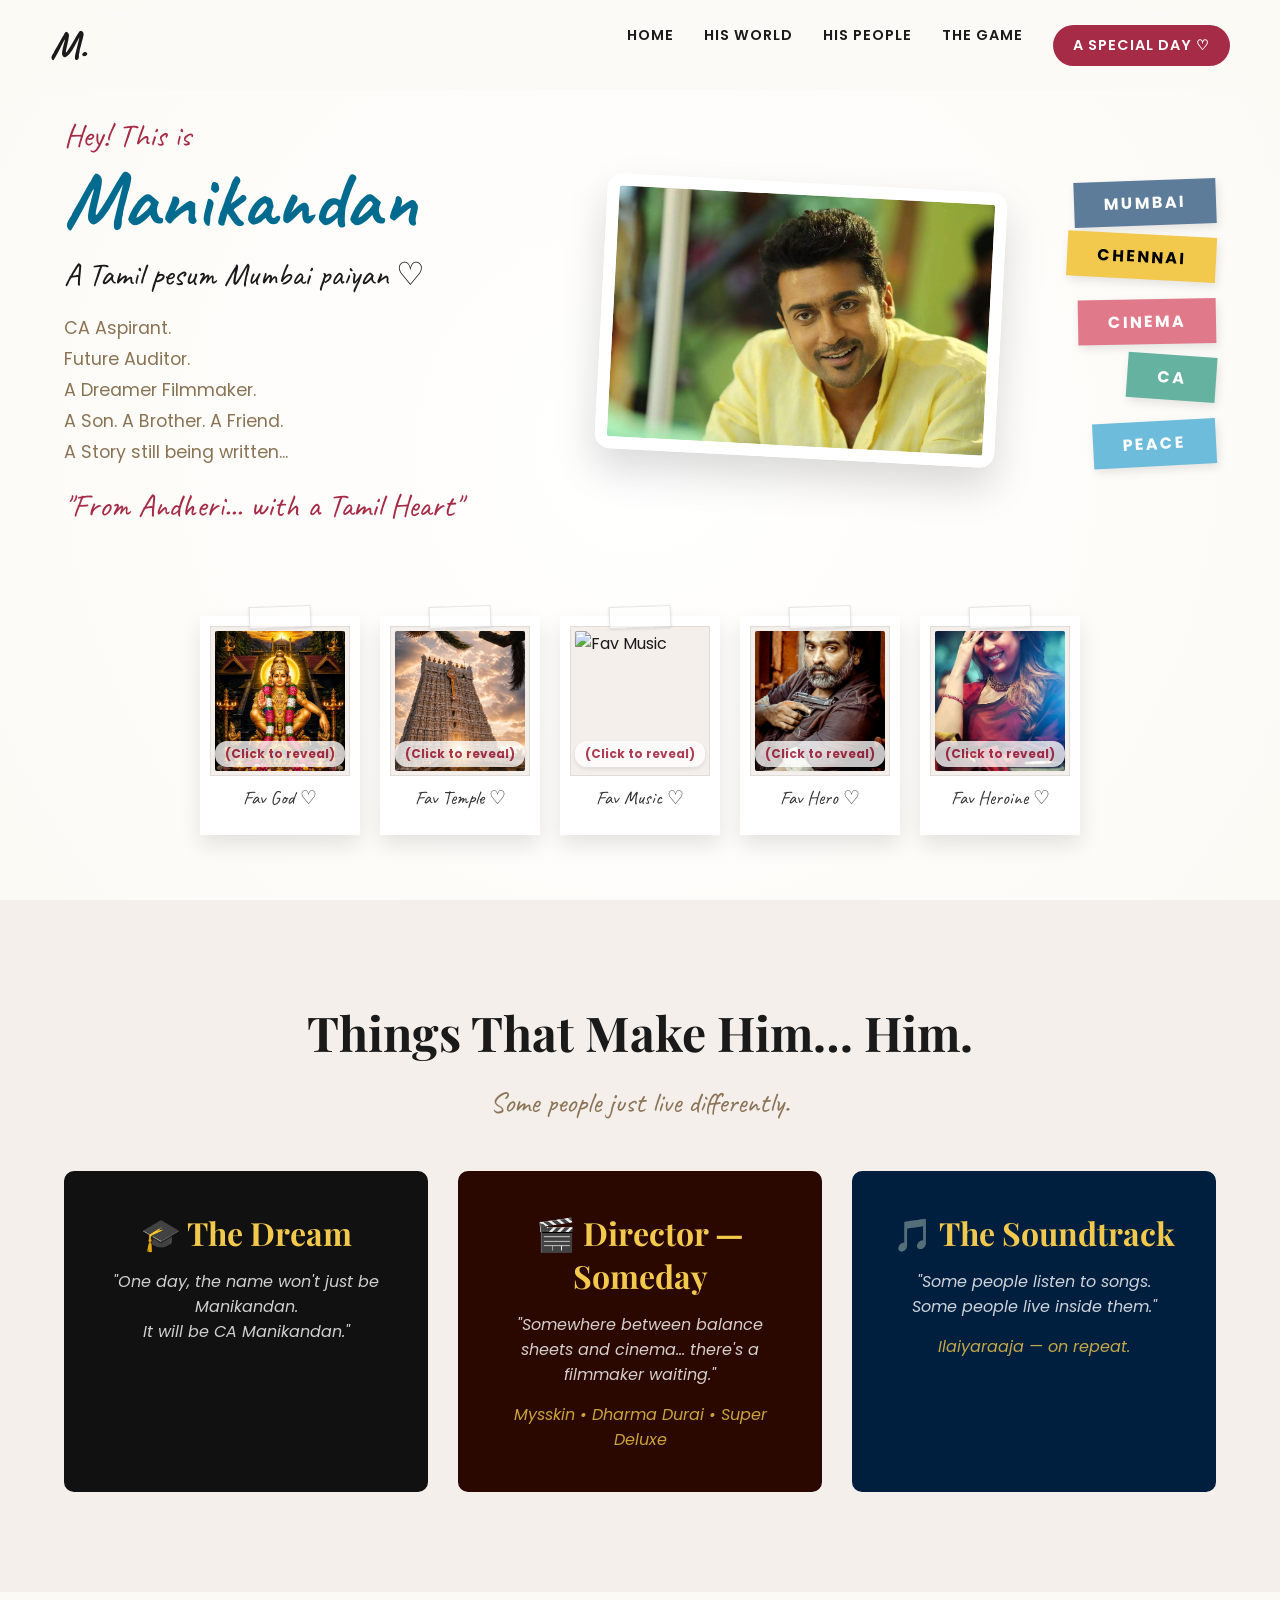
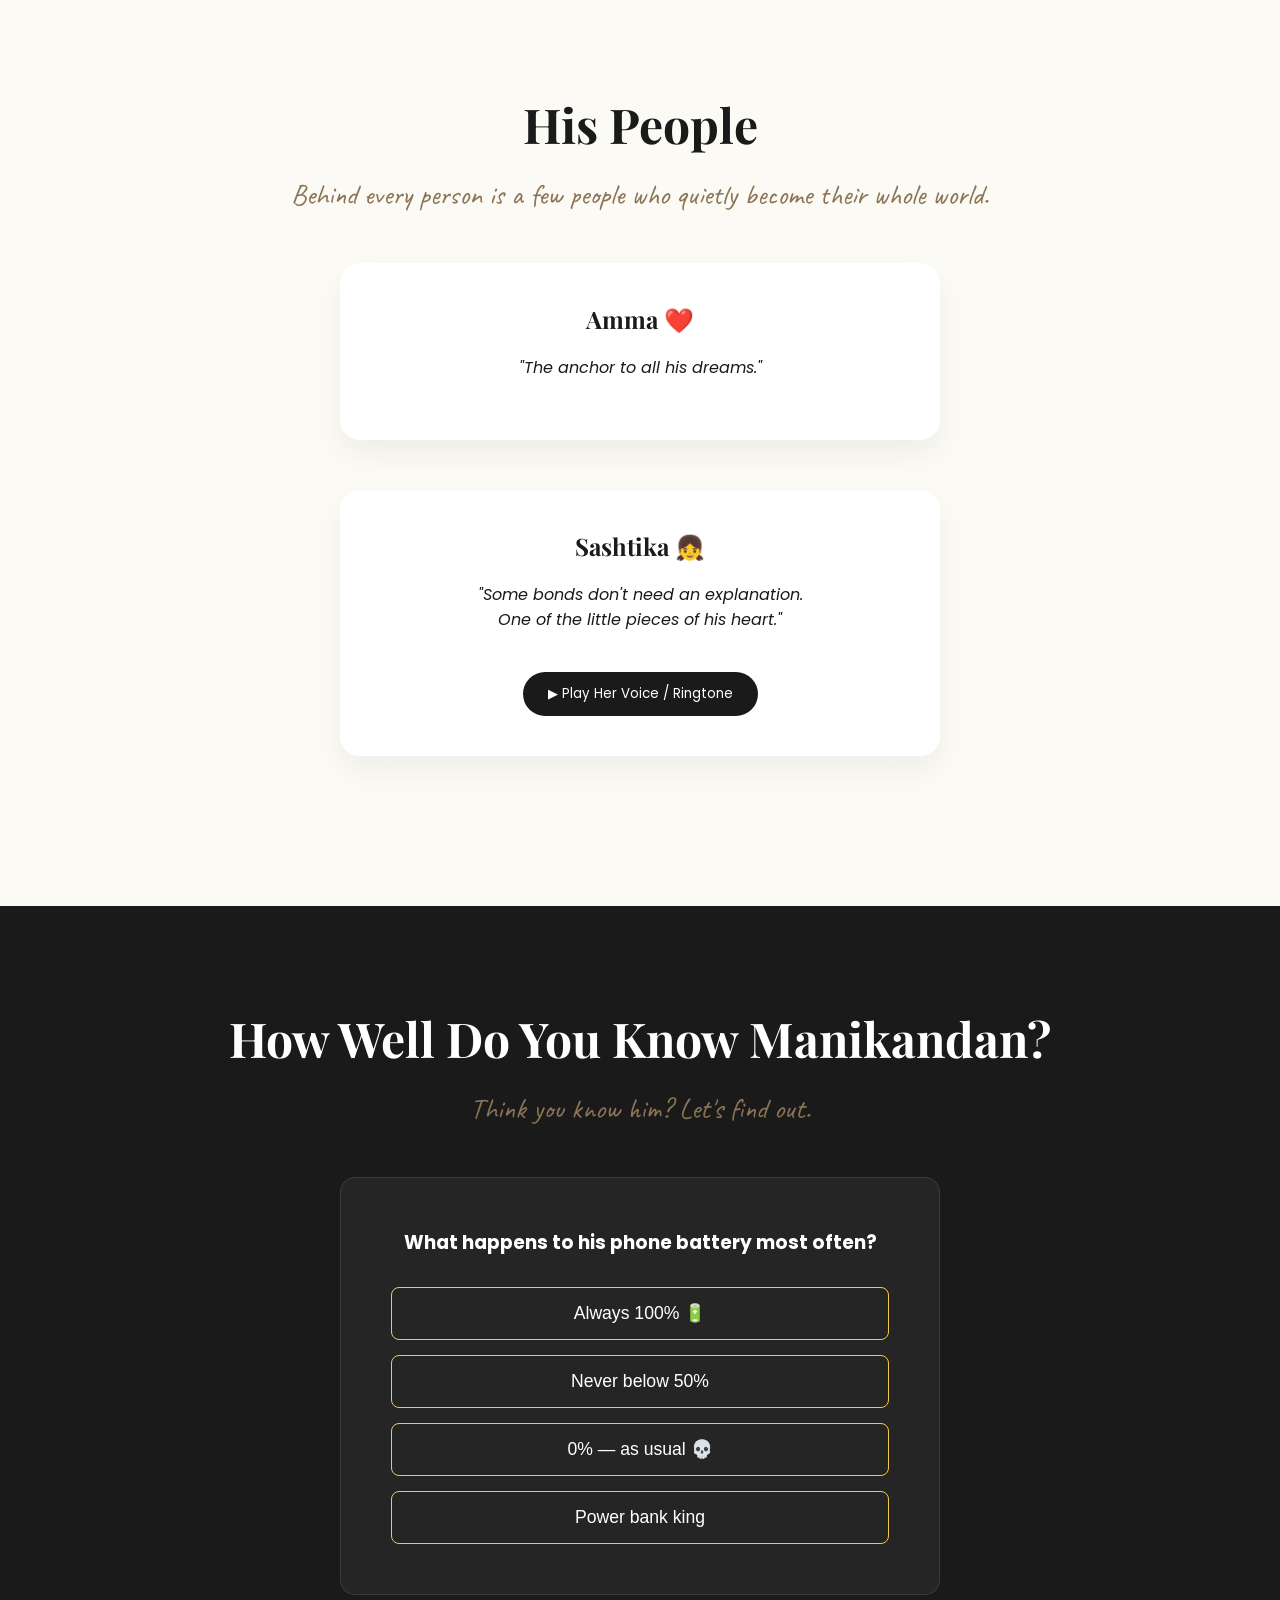
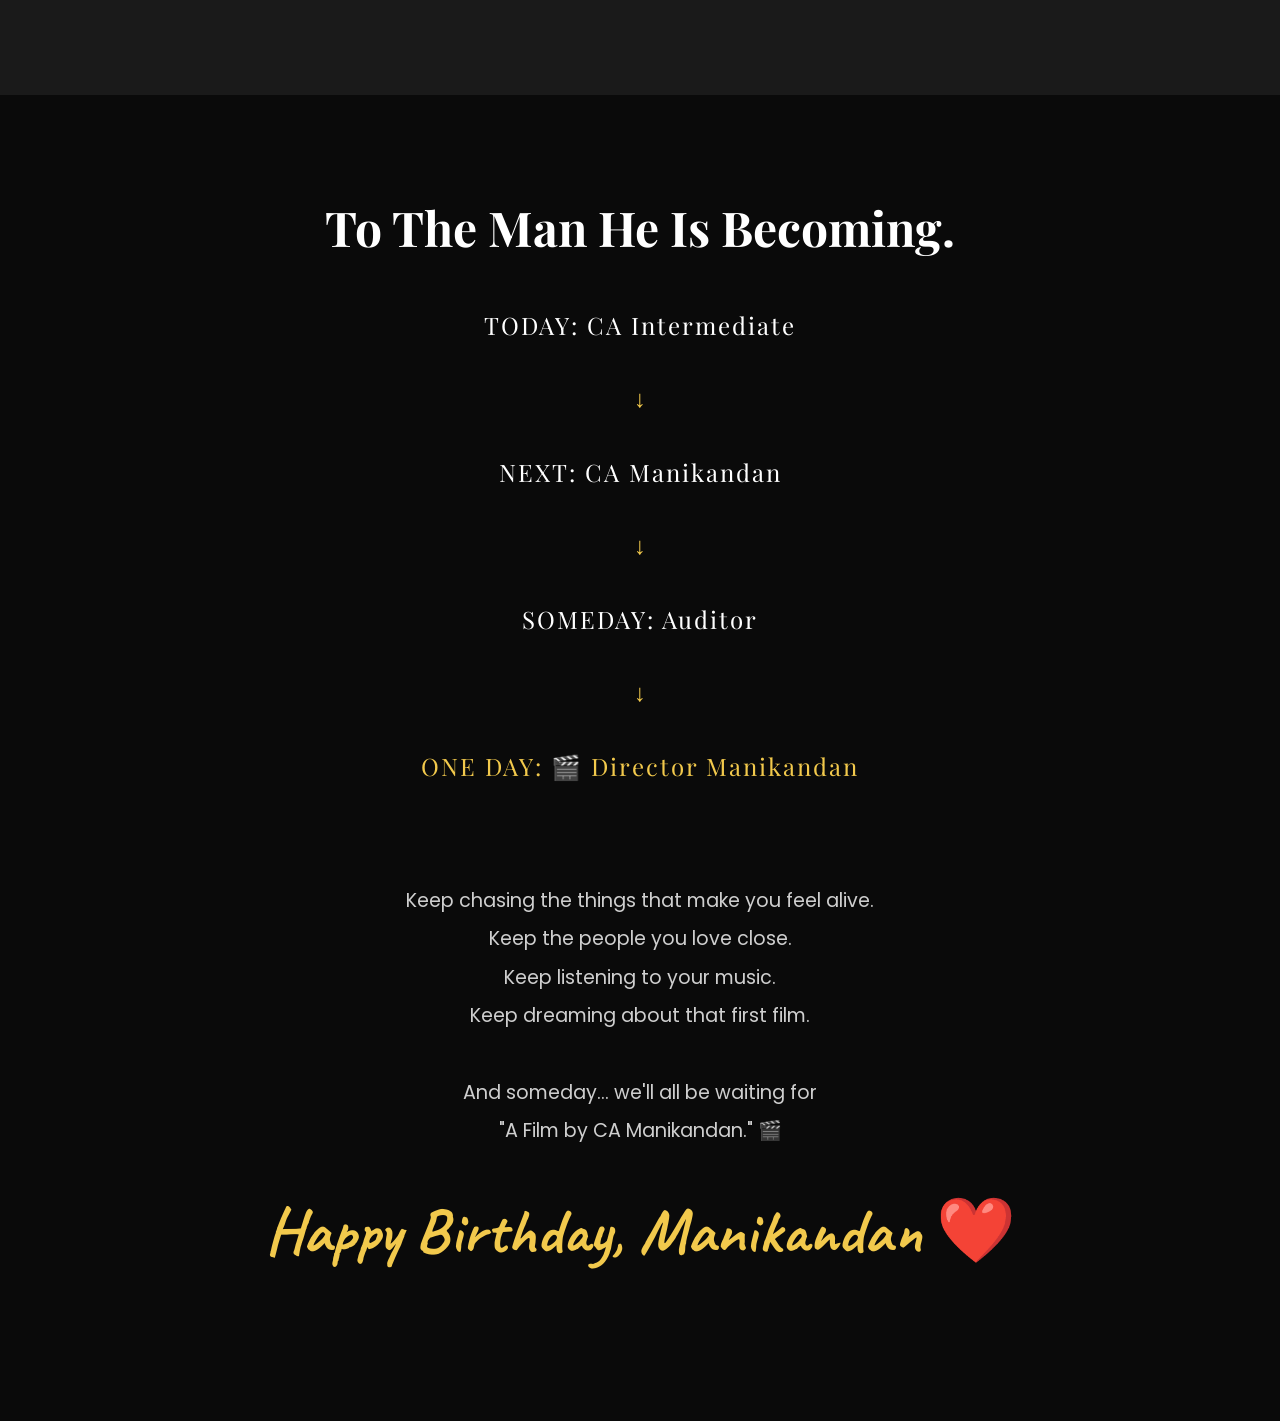
==== index.html @ e2f80062 "Rename couple_unique.html to index.html" ====
<!DOCTYPE html>
<html lang="en">
<head>
    <meta charset="UTF-8">
    <meta name="viewport" content="width=device-width, initial-scale=1.0">
    <title>The Man Behind The Name — Manikandan</title>
    <link href="https://fonts.googleapis.com/css2?family=Playfair+Display:ital,wght@0,400;0,700;1,400&family=Poppins:wght@300;400;600&family=Caveat:wght@500;700&display=swap" rel="stylesheet">
    <!-- Updated to link to the exact CSS file you requested -->
    <link rel="stylesheet" href="couple_unique.css">
</head>
<body>

    <nav>
        <div class="logo">M.</div>
        <div class="nav-links">
            <a href="#home">Home</a>
            <a href="#world">His World</a>
            <a href="#people">His People</a>
            <a href="#game">The Game</a>
            <a href="#future" class="btn-special">A Special Day ♡</a>
        </div>
    </nav>

    <section id="home">
        <div class="hero-content">
            <div class="hero-text">
                <p class="script-text">Hey! This is</p>
                <h1 class="highlight">Manikandan</h1>
                <p class="script-text" style="color: var(--text-charcoal);">A Tamil pesum Mumbai paiyan ♡</p>
                <ul>
                    <li>CA Aspirant.</li>
                    <li>Future Auditor.</li>
                    <li>A Dreamer Filmmaker.</li>
                    <li>A Son. A Brother. A Friend.</li>
                    <li>A Story still being written...</li>
                </ul>
                <p class="script-text" style="margin-top: 20px;">"From Andheri... with a Tamil Heart"</p>
            </div>

            <div class="hero-image">
                <!-- Change "surya_img.jpeg" to your downloaded hero image name if needed -->
                <img src="surya_img.jpeg" alt="Manikandan">
            </div>
            
            <div class="signpost">
                <div class="sign">MUMBAI</div>
                <div class="sign">CHENNAI</div>
                <div class="sign">CINEMA</div>
                <div class="sign">CA</div>
                <div class="sign">PEACE</div>
            </div>
        </div>

        <!-- UPDATED: All web URLs replaced with local src filenames -->
        <div class="polaroid-gallery">
            <div class="polaroid" onclick="openModal('Ayappan_img.jpg', 'Fav God — Iyyappa ♡')">
                <div class="polaroid-cover">
                    <!-- Replace 'iyyappa_image.jpg' with your downloaded image file name -->
                    <img src="Ayappan_img.jpg" alt="Fav God" class="polaroid-box-img">
                    <span class="reveal-hint">(Click to reveal)</span>
                </div>
                <p>Fav God ♡</p>
            </div>

            <div class="polaroid" onclick="openModal('Thiruchendur_img.jpg', 'Fav Temple — Thiruchendur ♡')">
                <div class="polaroid-cover">
                    <!-- Replace 'muruga_image.jpg' with your downloaded image file name -->
                    <img src="Thiruchendur_img.jpg" alt="Fav Temple" class="polaroid-box-img">
                    <span class="reveal-hint">(Click to reveal)</span>
                </div>
                <p>Fav Temple ♡</p>
            </div>

            <div class="polaroid" onclick="openModal('ilayaraja_image.jpg', 'Fav Music — Ilaiyaraaja ♡')">
                <div class="polaroid-cover">
                    <!-- Replace 'ilaiyaraaja_image.jpg' with your downloaded image file name -->
                    <img src="ilayaraja.jpg" alt="Fav Music" class="polaroid-box-img">
                    <span class="reveal-hint">(Click to reveal)</span>
                </div>
                <p>Fav Music ♡</p>
            </div>

            <div class="polaroid" onclick="openModal('Vijay Sethupathi.jpg', 'Fav Hero — Vijay Sethupathi ♡')">
                <div class="polaroid-cover">
                    <!-- Replace 'super_deluxe_image.jpg' with your downloaded image file name -->
                    <img src="Vijay Sethupathi.jpg" alt="Fav Hero" class="polaroid-box-img">
                    <span class="reveal-hint">(Click to reveal)</span>
                </div>
                <p>Fav Hero ♡</p>
            </div>

            <div class="polaroid" onclick="openModal('nayanthara_img.jpg', 'Fav Heroine — Nayanthara ♡')">
                <div class="polaroid-cover">
                    <img src="nayanthara_img.jpg" alt="Fav Heroine" class="polaroid-box-img">
                    <span class="reveal-hint">(Click to reveal)</span>
                </div>
                <p>Fav Heroine ♡</p>
            </div>
        </div>
    </section>

    <section id="world" class="section-container">
        <h2 class="section-title">Things That Make Him… Him.</h2>
        <p class="section-subtitle">Some people just live differently.</p>
        
        <div class="grid-cards">
            <div class="cinematic-card">
                <h3>🎓 The Dream</h3>
                <p>"One day, the name won't just be Manikandan.<br>It will be CA Manikandan."</p>
            </div>
            <div class="cinematic-card" style="background: #2a0800;">
                <h3>🎬 Director — Someday</h3>
                <p>"Somewhere between balance sheets and cinema... there's a filmmaker waiting."</p>
                <p style="margin-top: 15px; color: var(--accent-gold);">Mysskin • Dharma Durai • Super Deluxe</p>
            </div>
            <div class="cinematic-card" style="background: #001f3f;">
                <h3>🎵 The Soundtrack</h3>
                <p>"Some people listen to songs.<br>Some people live inside them."</p>
                <p style="margin-top: 15px; color: var(--accent-gold);">Ilaiyaraaja — on repeat.</p>
            </div>
        </div>
    </section>

    <section id="people" class="section-container">
        <h2 class="section-title">His People</h2>
        <p class="section-subtitle">Behind every person is a few people who quietly become their whole world.</p>

        <div class="people-card">
            <h2>Amma ❤️</h2>
            <p style="margin: 20px 0; font-style: italic;">"The anchor to all his dreams."</p>
        </div>

        <div class="people-card">
            <h2>Sashtika 👧</h2>
            <p style="margin: 20px 0; font-style: italic;">"Some bonds don't need an explanation.<br>One of the little pieces of his heart."</p>
            <audio id="specialAudio" src="path_to_audio_file.mp3"></audio>
            <button class="play-btn" onclick="playAudio()">▶ Play Her Voice / Ringtone</button>
        </div>
    </section>

    <section id="game" class="section-container">
        <h2 class="section-title">How Well Do You Know Manikandan?</h2>
        <p class="section-subtitle">Think you know him? Let's find out.</p>

        <div class="quiz-container">
            <div id="quiz-content">
                <h3 id="question-text" style="font-family: var(--font-body); margin-bottom: 20px;">What happens to his phone battery most often?</h3>
                <div class="options" id="options-container"></div>
            </div>
            <div id="quiz-result"></div>
        </div>
    </section>

    <section id="future" class="section-container">
        <h2 class="section-title">To The Man He Is Becoming.</h2>
        <div class="timeline">
            <div class="timeline-item">TODAY: CA Intermediate</div>
            <div class="arrow-down">↓</div>
            <div class="timeline-item">NEXT: CA Manikandan</div>
            <div class="arrow-down">↓</div>
            <div class="timeline-item">SOMEDAY: Auditor</div>
            <div class="arrow-down">↓</div>
            <div class="timeline-item" style="color: var(--accent-gold);">ONE DAY: 🎬 Director Manikandan</div>
        </div>
        <div class="final-wish">
            <p class="typewriter-text">
                Keep chasing the things that make you feel alive.<br>
                Keep the people you love close.<br>
                Keep listening to your music.<br>
                Keep dreaming about that first film.<br><br>
                And someday… we'll all be waiting for<br>
                "A Film by CA Manikandan." 🎬
            </p>
            <h1 class="big-wish">Happy Birthday, Manikandan ❤️</h1>
        </div>
    </section>

    <div id="imageModal" class="modal">
        <span class="close-modal" onclick="closeModal()">&times;</span>
        <img class="modal-content" id="modalImg">
        <div id="modalCaption"></div>
    </div>

    <!-- Make sure your JS file name matches what you have saved -->
    <script src="couple_unique.js"></script>
</body>
</html>
---- couple_unique.css ----
/* CSS VARIABLES */
:root {
    --bg-ivory: #fcfaf5;
    --text-charcoal: #1a1a1a;
    --accent-gold: #f2c94c;
    --accent-burgundy: #a62b46;
    --muted-brown: #8b7355;
    --font-heading: 'Playfair Display', serif;
    --font-body: 'Poppins', sans-serif;
    --font-script: 'Caveat', cursive;
}

/* GLOBAL STYLES */
* {
    margin: 0;
    padding: 0;
    box-sizing: border-box;
    scroll-behavior: smooth;
}

body {
    font-family: var(--font-body);
    background-color: var(--bg-ivory);
    color: var(--text-charcoal);
    overflow-x: hidden;
}

h1, h2, h3 { font-family: var(--font-heading); }

.script-text {
    font-family: var(--font-script);
    color: var(--accent-burgundy);
    font-size: 2rem;
}

/* NAVIGATION */
nav {
    position: fixed;
    top: 0;
    width: 100%;
    padding: 20px 50px;
    display: flex;
    justify-content: space-between;
    align-items: center;
    background: rgba(252, 250, 245, 0.9);
    backdrop-filter: blur(10px);
    z-index: 1000;
}
.logo { font-family: var(--font-script); font-size: 2.5rem; font-weight: 700; }
.nav-links { display: flex; gap: 30px; }
.nav-links a {
    text-decoration: none;
    color: var(--text-charcoal);
    font-weight: 600;
    font-size: 0.9rem;
    text-transform: uppercase;
    letter-spacing: 1px;
    transition: 0.3s;
}
.nav-links a:hover { color: var(--accent-burgundy); }
.btn-special {
    background: var(--accent-burgundy);
    color: white !important;
    padding: 10px 20px;
    border-radius: 25px;
}

/* SECTION 01: HOME */
#home {
    min-height: 100vh;
    display: flex;
    flex-direction: column;
    justify-content: center;
    padding: 100px 5vw 50px;
    background: radial-gradient(circle at center, #ffffff 0%, var(--bg-ivory) 100%);
    position: relative;
}
.hero-content {
    display: flex;
    justify-content: space-between;
    align-items: center;
    margin-bottom: 50px;
    flex-wrap: wrap;
    gap: 30px; 
}
.hero-text { flex: 1; min-width: 300px; }
.hero-text h1 { font-size: 4rem; margin-bottom: 10px; line-height: 1.1; }
.hero-text .highlight { color: #006b8f; font-family: var(--font-script); font-size: 5rem; }
.hero-text ul { list-style: none; margin: 20px 0; font-size: 1.1rem; color: var(--muted-brown); }
.hero-text ul li { margin-bottom: 5px; }

.signpost {
    display: flex;
    flex-direction: column;
    gap: 15px;
    align-items: flex-end;
    position: relative;
}
.signpost::after {
    content: ''; position: absolute; right: 50px; top: -20px; bottom: -20px;
    width: 10px; background: #8b5a2b; z-index: -1;
}
.sign {
    padding: 10px 30px; font-weight: 700; text-transform: uppercase;
    letter-spacing: 2px; box-shadow: 2px 4px 10px rgba(0,0,0,0.1);
    position: relative; transform-origin: right center;
}
.sign:nth-child(1) { background: #5c7c99; color: white; transform: rotate(-2deg); }
.sign:nth-child(2) { background: #f2c94c; color: black; transform: rotate(3deg); }
.sign:nth-child(3) { background: #e07a8b; color: white; transform: rotate(-1deg); }
.sign:nth-child(4) { background: #66b2a0; color: white; transform: rotate(4deg); }
.sign:nth-child(5) { background: #6dbcdb; color: white; transform: rotate(-3deg); }


/* ----- UPDATED POLAROID & FLOATING ANIMATION ----- */
@keyframes floatAnimation {
    0% { transform: translateY(0px) rotate(-1deg); }
    50% { transform: translateY(-12px) rotate(2deg); }
    100% { transform: translateY(0px) rotate(-1deg); }
}

.polaroid-gallery {
    display: flex;
    justify-content: center;
    gap: 20px;
    flex-wrap: wrap;
    margin-top: 40px;
}

.polaroid {
    background: white;
    padding: 10px 10px 25px 10px;
    box-shadow: 0 10px 20px rgba(0,0,0,0.1);
    width: 160px;
    position: relative;
    cursor: pointer;
    animation: floatAnimation 4s ease-in-out infinite;
    transition: transform 0.3s ease, box-shadow 0.3s ease;
}

.polaroid:nth-child(1) { animation-delay: 0s; }
.polaroid:nth-child(2) { animation-delay: 0.8s; }
.polaroid:nth-child(3) { animation-delay: 1.6s; }
.polaroid:nth-child(4) { animation-delay: 0.4s; }
.polaroid:nth-child(5) { animation-delay: 1.2s; }

.polaroid:hover {
    animation-play-state: paused;
    transform: translateY(-20px) scale(1.05) rotate(0deg) !important;
    box-shadow: 0 20px 35px rgba(0, 0, 0, 0.15);
    z-index: 10;
}

.polaroid::before {
    content: ''; position: absolute; top: -10px; left: 50%;
    transform: translateX(-50%) rotate(-2deg);
    width: 60px; height: 20px; background: rgba(255, 255, 255, 0.6);
    border: 1px solid rgba(0,0,0,0.1); box-shadow: 0 1px 3px rgba(0,0,0,0.1); z-index: 2;
}

/* Image framing inside polaroids so it fits perfectly */
.polaroid-cover {
    width: 100%;
    height: 150px;
    background-color: #f4efeb;
    display: flex;
    justify-content: center;
    align-items: center;
    border: 1px solid #e0dcd9;
    padding: 4px; /* Inner white spacing like a real polaroid */
    position: relative;
    overflow: hidden;
}

.polaroid-box-img {
    width: 100%;
    height: 100%;
    object-fit: cover; /* Forces image to fit its container perfectly without stretching */
    display: block;
    border-radius: 2px;
}

.reveal-hint {
    position: absolute;
    bottom: 8px;
    background: rgba(255, 255, 255, 0.85);
    color: var(--accent-burgundy);
    font-size: 0.75rem;
    font-weight: bold;
    padding: 4px 10px;
    border-radius: 12px;
    box-shadow: 0 2px 5px rgba(0,0,0,0.1);
    pointer-events: none;
    opacity: 0.9;
    transition: 0.3s;
}

.polaroid:hover .reveal-hint {
    background: var(--accent-burgundy);
    color: white;
}

.polaroid p {
    text-align: center; font-family: var(--font-script);
    margin-top: 10px; font-size: 1.2rem; color: #333;
}

/* ----- MODAL / LIGHTBOX STYLES ----- */
.modal {
    display: none; 
    position: fixed; 
    z-index: 2000;
    padding-top: 80px; 
    left: 0; top: 0; width: 100%; height: 100%; 
    background-color: rgba(0,0,0,0.85); 
    backdrop-filter: blur(5px);
}
.modal-content {
    margin: auto; 
    display: block; 
    max-width: 80%; 
    max-height: 70vh;
    border-radius: 8px; 
    box-shadow: 0 10px 40px rgba(0,0,0,0.5);
    animation: zoomIn 0.3s ease;
    object-fit: contain; /* Prevents modal image stretching */
}
#modalCaption {
    margin: 20px auto; display: block; width: 80%; text-align: center;
    color: white; font-family: var(--font-script); font-size: 2.5rem;
}
.close-modal {
    position: absolute; top: 30px; right: 50px;
    color: #f1f1f1; font-size: 50px; font-weight: bold;
    cursor: pointer; transition: 0.3s;
}
.close-modal:hover, .close-modal:focus {
    color: var(--accent-gold); text-decoration: none;
}
@keyframes zoomIn {
    from {transform: scale(0.8); opacity: 0;} 
    to {transform: scale(1); opacity: 1;}
}

/* REST OF YOUR EXISTING CSS */
.section-title { text-align: center; font-size: 3rem; margin-bottom: 20px; }
.section-subtitle { text-align: center; font-family: var(--font-script); font-size: 1.8rem; margin-bottom: 50px; color: var(--muted-brown); }
.section-container { padding: 100px 5vw; }

#world { background-color: #f4efeb; }
.grid-cards { display: grid; grid-template-columns: repeat(auto-fit, minmax(280px, 1fr)); gap: 30px; }
.cinematic-card { background: #111; color: white; padding: 40px; border-radius: 10px; text-align: center; position: relative; overflow: hidden; }
.cinematic-card h3 { font-size: 2rem; margin-bottom: 15px; color: var(--accent-gold); }
.cinematic-card p { font-size: 1rem; font-style: italic; opacity: 0.8; }

#people { background-color: var(--bg-ivory); text-align: center; }
.people-card { max-width: 600px; margin: 0 auto 50px; background: white; padding: 40px; box-shadow: 0 15px 30px rgba(0,0,0,0.05); border-radius: 20px; }
.play-btn { background: var(--text-charcoal); color: white; border: none; padding: 12px 25px; border-radius: 25px; font-family: var(--font-body); cursor: pointer; margin-top: 20px; transition: 0.3s; }
.play-btn:hover { background: var(--accent-burgundy); }

#game { background-color: var(--text-charcoal); color: white; }
.quiz-container { max-width: 600px; margin: 0 auto; text-align: center; background: rgba(255,255,255,0.05); padding: 50px; border-radius: 15px; border: 1px solid rgba(255,255,255,0.1); }
.options { display: flex; flex-direction: column; gap: 15px; margin-top: 30px; }
.option-btn { background: transparent; border: 1px solid var(--accent-gold); color: white; padding: 15px; font-size: 1.1rem; border-radius: 8px; cursor: pointer; transition: 0.3s; }
.option-btn:hover { background: var(--accent-gold); color: black; }
#quiz-result { display: none; font-size: 2rem; font-family: var(--font-heading); color: var(--accent-gold); }

#future { background-color: #0a0a0a; color: white; text-align: center; padding-bottom: 150px; }
.timeline { display: flex; flex-direction: column; align-items: center; gap: 40px; margin: 50px 0; }
.timeline-item { font-size: 1.5rem; font-family: var(--font-heading); letter-spacing: 2px; }
.arrow-down { color: var(--accent-gold); font-size: 1.5rem; }
.final-wish { margin-top: 100px; }
.typewriter-text { font-size: 1.2rem; line-height: 2; opacity: 0.8; max-width: 600px; margin: 0 auto; }
.big-wish { font-size: 4rem; font-family: var(--font-script); color: var(--accent-gold); margin-top: 40px; }

@media (max-width: 768px) {
    .nav-links { display: none; } 
    .hero-content { flex-direction: column; text-align: center; }
    .signpost { align-items: center; margin-top: 40px; }
    .signpost::after { right: 50%; width: 5px; }
    .polaroid-gallery { justify-content: center; }
}

.hero-image { flex: 1; display: flex; justify-content: center; align-items: center; min-width: 300px; position: relative; z-index: 10; }
.hero-image img { width: 100%; max-width: 400px; height: auto; object-fit: cover; border-radius: 15px; border: 12px solid white; box-shadow: 0 20px 40px rgba(0,0,0,0.15); transform: rotate(3deg); transition: transform 0.4s ease, box-shadow 0.4s ease; }
.hero-image img:hover { transform: rotate(0deg) scale(1.02); box-shadow: 0 25px 50px rgba(0,0,0,0.2); }

@media (max-width: 992px) {
    .hero-content { flex-direction: column; text-align: center; }
    .hero-text ul { display: flex; flex-direction: column; align-items: center; }
    .hero-image { margin: 40px 0; }
}
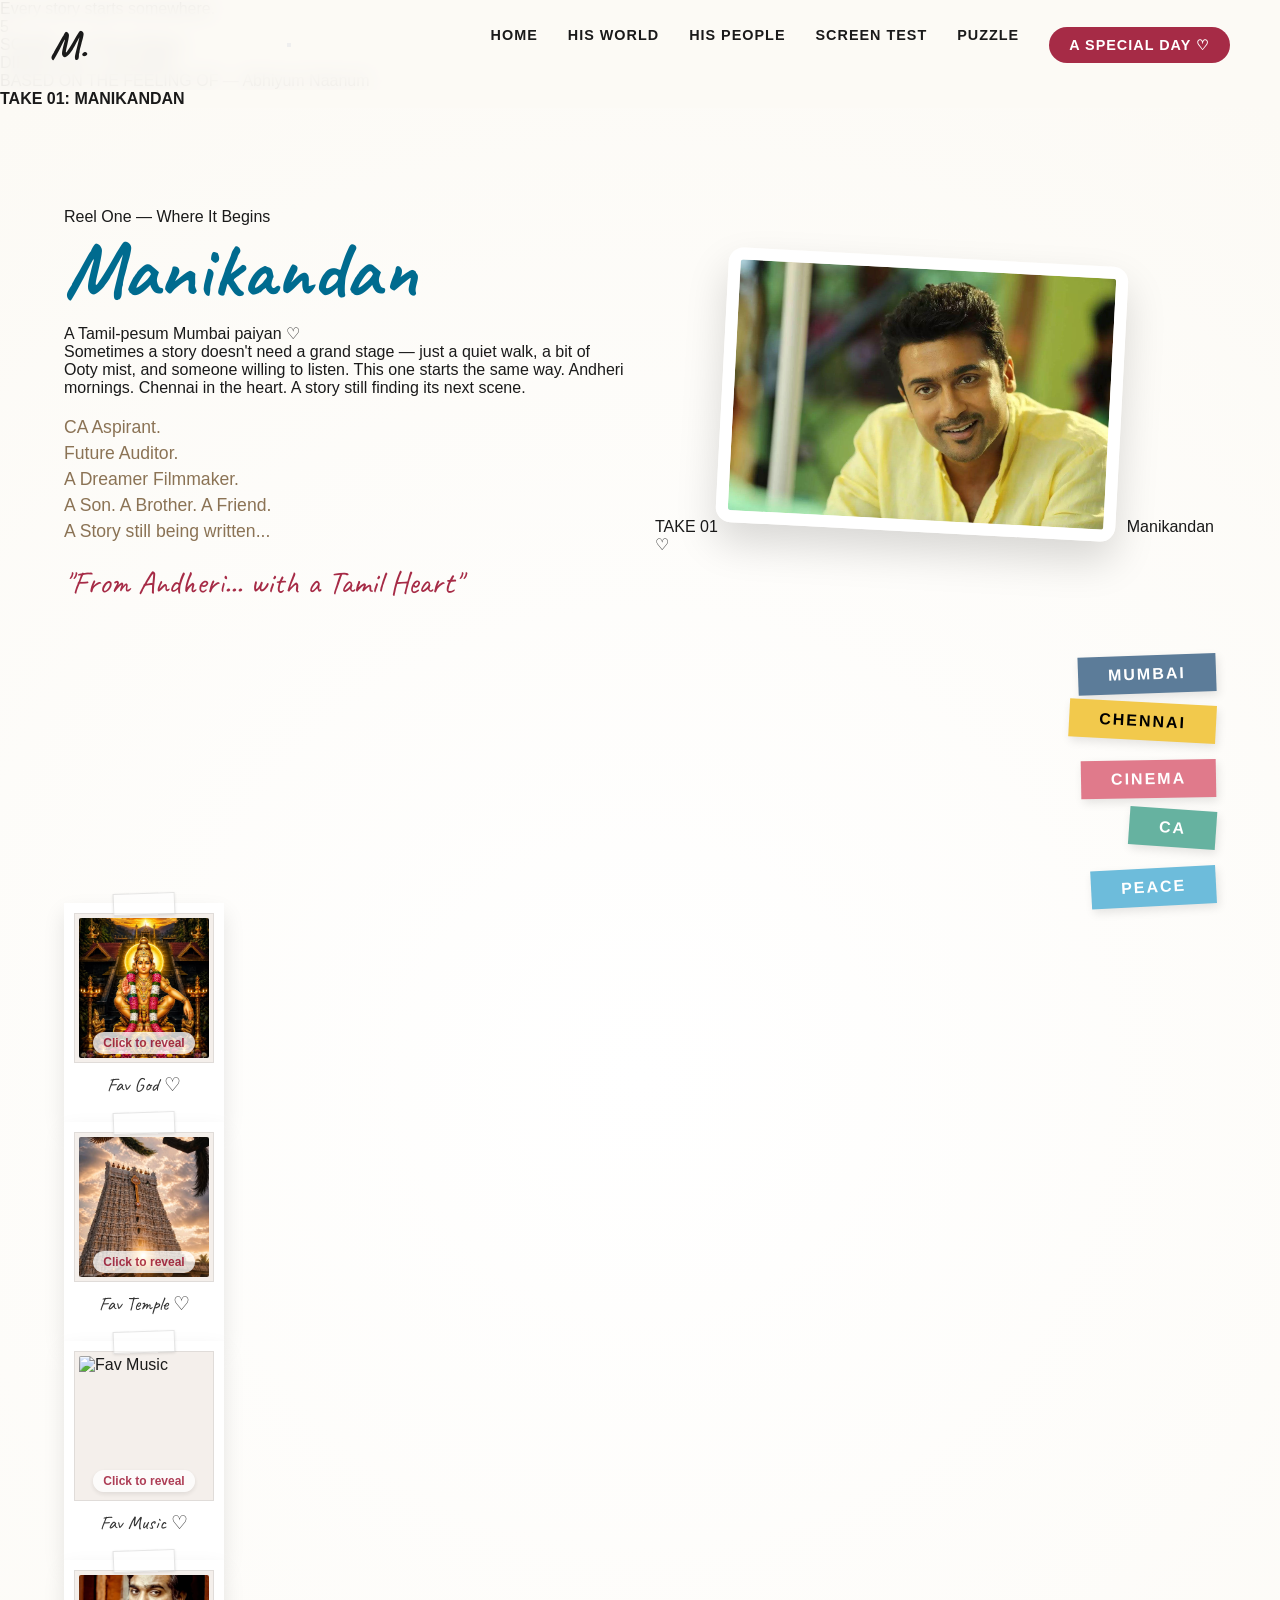
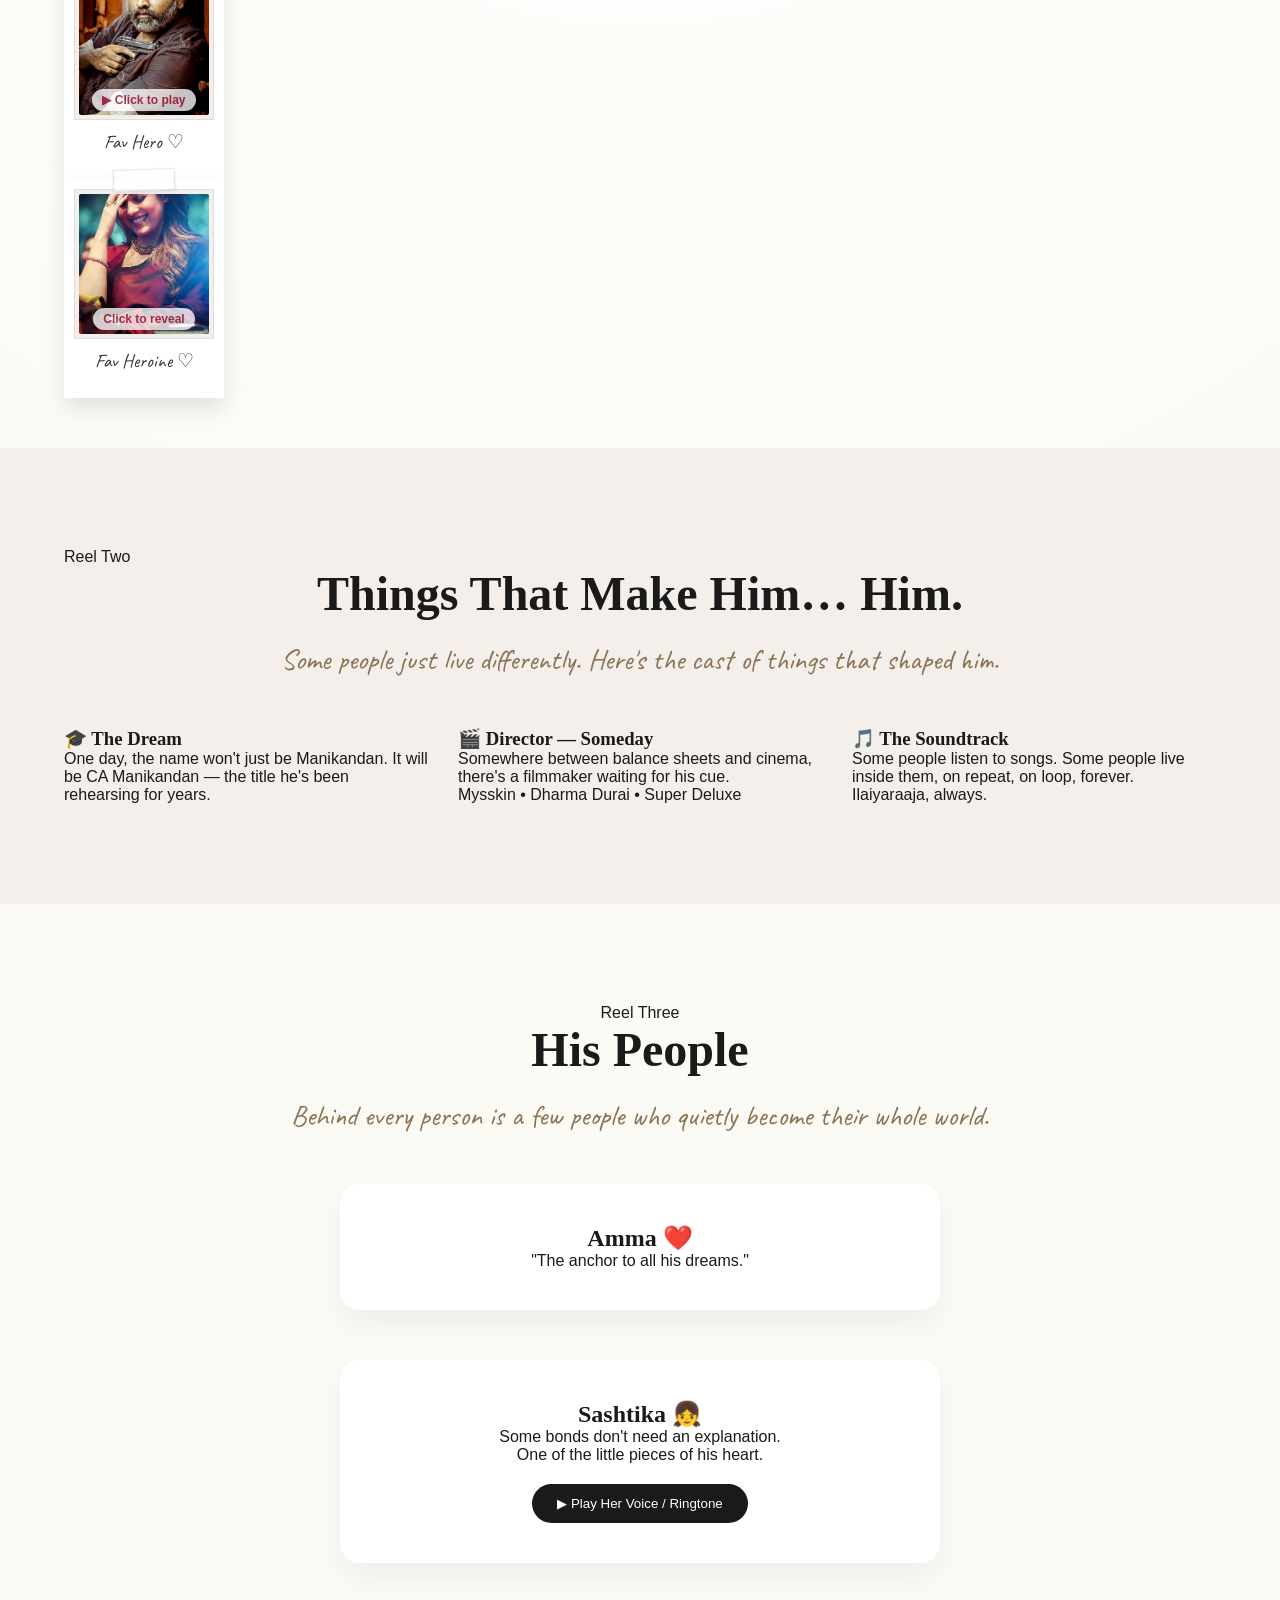
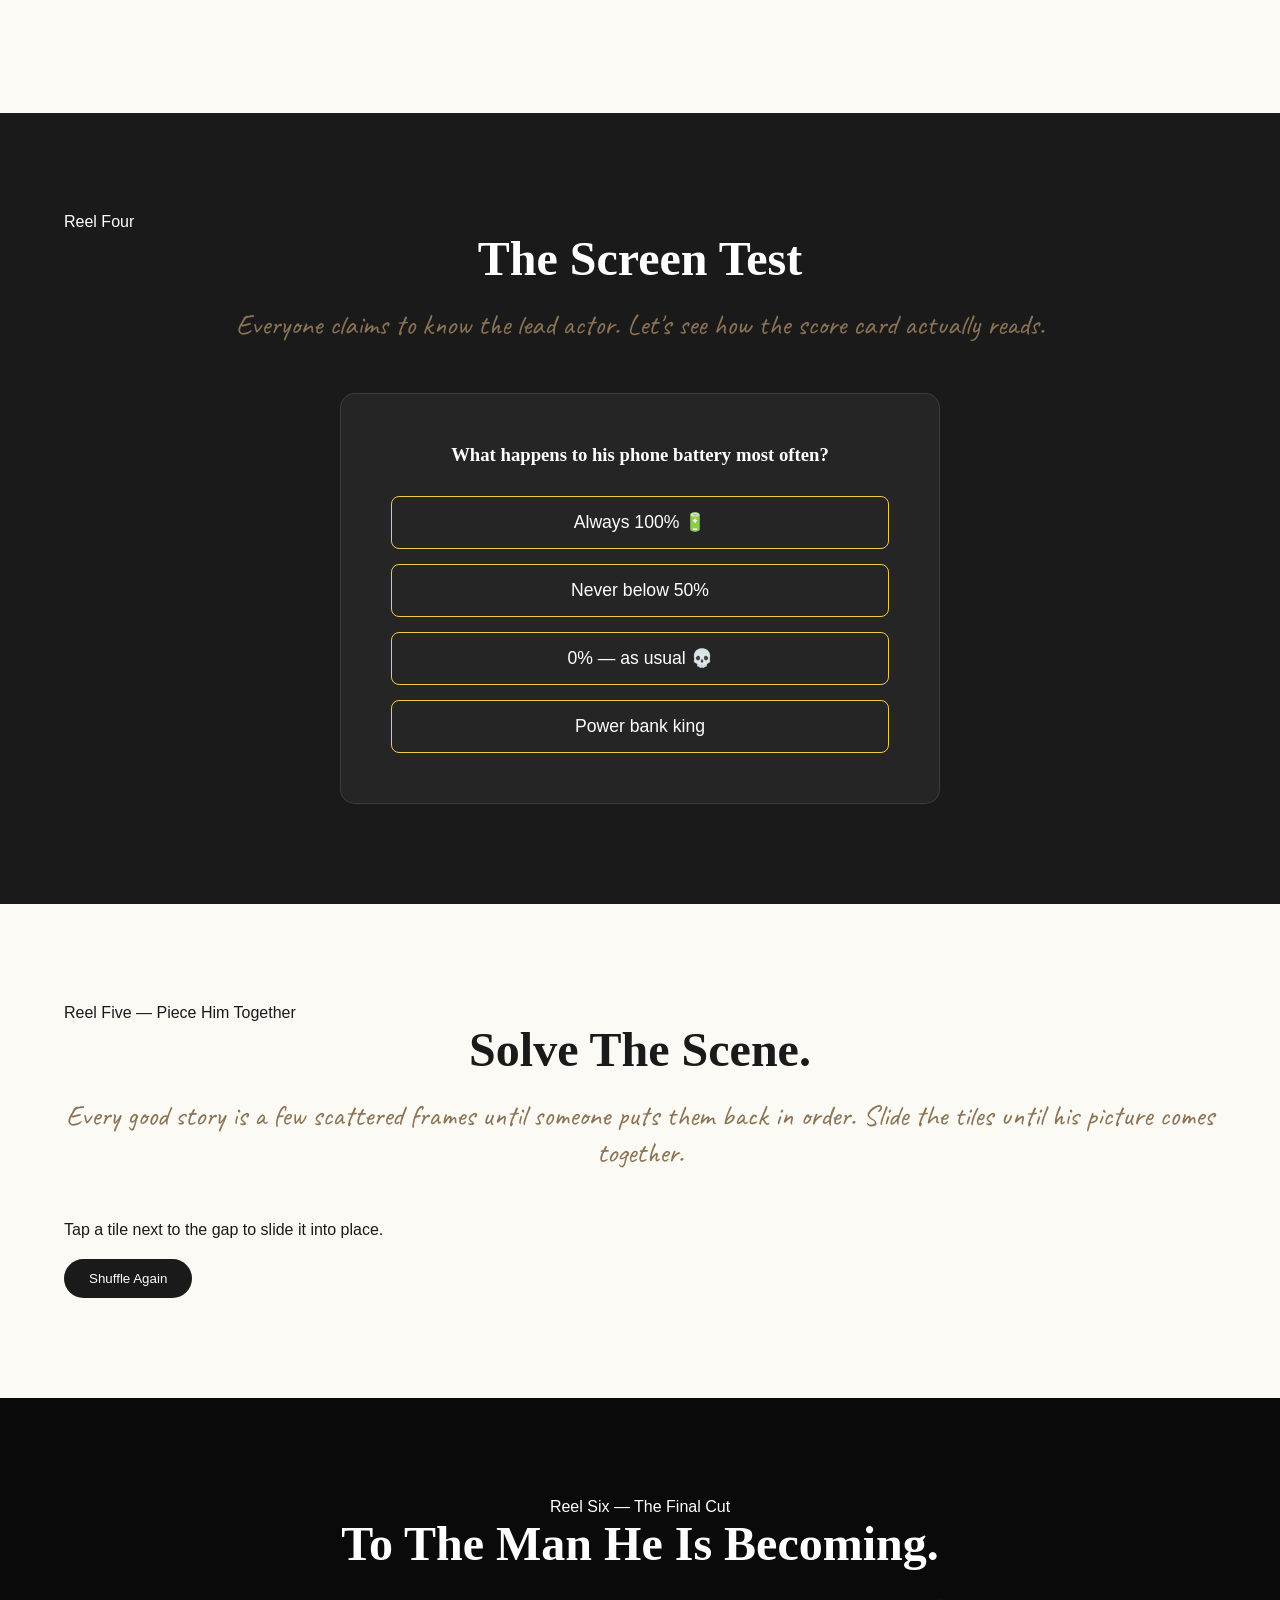
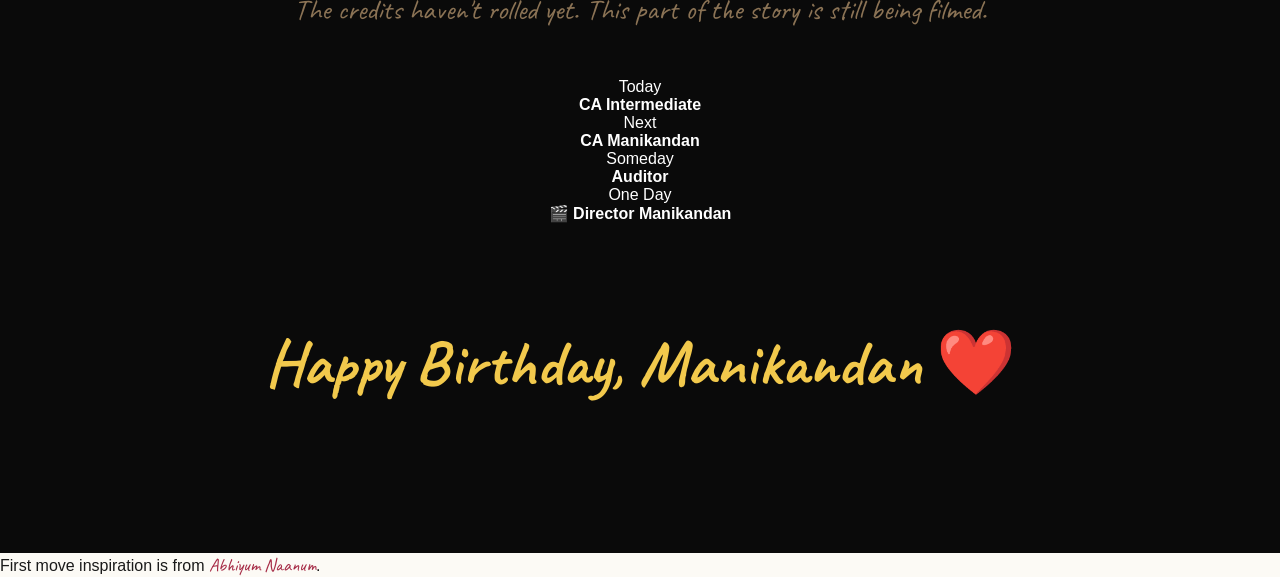
==== commit 0ad8e453: "Update index.html" ====
--- a/index.html
+++ b/index.html
@@ -4,184 +4,254 @@
     <meta charset="UTF-8">
     <meta name="viewport" content="width=device-width, initial-scale=1.0">
     <title>The Man Behind The Name — Manikandan</title>
-    <link href="https://fonts.googleapis.com/css2?family=Playfair+Display:ital,wght@0,400;0,700;1,400&family=Poppins:wght@300;400;600&family=Caveat:wght@500;700&display=swap" rel="stylesheet">
-    <!-- Updated to link to the exact CSS file you requested -->
+    <link href="https://fonts.googleapis.com/css2?family=Fraunces:opsz,wght@9..144,300;9..144,500;9..144,600;9..144,700&family=Manrope:wght@400;500;600;700;800&family=Caveat:wght@500;600;700&display=swap" rel="stylesheet">
     <link rel="stylesheet" href="couple_unique.css">
 </head>
 <body>
 
+    <!-- FILM GRAIN TEXTURE -->
+    <div id="grainOverlay"></div>
+
+    <!-- OPENING SEQUENCE -->
+    <div id="openingIntro">
+        <p class="intro-eyebrow">Every story starts somewhere.</p>
+        <div class="intro-count" id="introCount">5</div>
+        <div class="clapperboard">
+            <div class="clapper-top"></div>
+            <div class="clapper-body">
+                <p>SCENE — A Story Begins</p>
+                <p>DIRECTOR — Life Itself</p>
+                <p>BASED ON THE FEELING OF — Abhiyum Naanum</p>
+                <h4>TAKE 01: MANIKANDAN</h4>
+            </div>
+        </div>
+    </div>
+    <div class="clap-flash" id="clapFlash"></div>
+
     <nav>
         <div class="logo">M.</div>
-        <div class="nav-links">
+        <button class="nav-toggle" id="navToggle" aria-label="Open menu" aria-expanded="false" aria-controls="navLinks">
+            <span></span><span></span><span></span>
+        </button>
+        <div class="nav-links" id="navLinks">
             <a href="#home">Home</a>
             <a href="#world">His World</a>
             <a href="#people">His People</a>
-            <a href="#game">The Game</a>
+            <a href="#game">Screen Test</a>
+            <a href="#puzzle">Puzzle</a>
             <a href="#future" class="btn-special">A Special Day ♡</a>
         </div>
     </nav>
 
+    <!-- ACT ONE — HOME -->
     <section id="home">
         <div class="hero-content">
             <div class="hero-text">
-                <p class="script-text">Hey! This is</p>
+                <span class="chapter-tag">Reel One — Where It Begins</span>
                 <h1 class="highlight">Manikandan</h1>
-                <p class="script-text" style="color: var(--text-charcoal);">A Tamil pesum Mumbai paiyan ♡</p>
-                <ul>
+                <p class="role-line">A Tamil-pesum Mumbai paiyan ♡</p>
+
+                <p class="intro-narration">
+                    Sometimes a story doesn't need a grand stage — just a quiet walk,
+                    a bit of Ooty mist, and someone willing to listen. This one starts
+                    the same way. Andheri mornings. Chennai in the heart. A story
+                    still finding its next scene.
+                </p>
+
+                <ul class="credits-list">
                     <li>CA Aspirant.</li>
                     <li>Future Auditor.</li>
                     <li>A Dreamer Filmmaker.</li>
                     <li>A Son. A Brother. A Friend.</li>
                     <li>A Story still being written...</li>
                 </ul>
-                <p class="script-text" style="margin-top: 20px;">"From Andheri... with a Tamil Heart"</p>
+                <p class="script-text">"From Andheri... with a Tamil Heart"</p>
             </div>
 
             <div class="hero-image">
-                <!-- Change "surya_img.jpeg" to your downloaded hero image name if needed -->
-                <img src="surya_img.jpeg" alt="Manikandan">
-            </div>
-            
-            <div class="signpost">
-                <div class="sign">MUMBAI</div>
-                <div class="sign">CHENNAI</div>
-                <div class="sign">CINEMA</div>
-                <div class="sign">CA</div>
-                <div class="sign">PEACE</div>
-            </div>
-        </div>
-
-        <!-- UPDATED: All web URLs replaced with local src filenames -->
-        <div class="polaroid-gallery">
-            <div class="polaroid" onclick="openModal('Ayappan_img.jpg', 'Fav God — Iyyappa ♡')">
-                <div class="polaroid-cover">
-                    <!-- Replace 'iyyappa_image.jpg' with your downloaded image file name -->
-                    <img src="Ayappan_img.jpg" alt="Fav God" class="polaroid-box-img">
-                    <span class="reveal-hint">(Click to reveal)</span>
-                </div>
-                <p>Fav God ♡</p>
-            </div>
-
-            <div class="polaroid" onclick="openModal('Thiruchendur_img.jpg', 'Fav Temple — Thiruchendur ♡')">
-                <div class="polaroid-cover">
-                    <!-- Replace 'muruga_image.jpg' with your downloaded image file name -->
-                    <img src="Thiruchendur_img.jpg" alt="Fav Temple" class="polaroid-box-img">
-                    <span class="reveal-hint">(Click to reveal)</span>
-                </div>
-                <p>Fav Temple ♡</p>
-            </div>
-
-            <div class="polaroid" onclick="openModal('ilayaraja_image.jpg', 'Fav Music — Ilaiyaraaja ♡')">
-                <div class="polaroid-cover">
-                    <!-- Replace 'ilaiyaraaja_image.jpg' with your downloaded image file name -->
-                    <img src="ilayaraja.jpg" alt="Fav Music" class="polaroid-box-img">
-                    <span class="reveal-hint">(Click to reveal)</span>
-                </div>
-                <p>Fav Music ♡</p>
-            </div>
-
-            <div class="polaroid" onclick="openModal('Vijay Sethupathi.jpg', 'Fav Hero — Vijay Sethupathi ♡')">
-                <div class="polaroid-cover">
-                    <!-- Replace 'super_deluxe_image.jpg' with your downloaded image file name -->
-                    <img src="Vijay Sethupathi.jpg" alt="Fav Hero" class="polaroid-box-img">
-                    <span class="reveal-hint">(Click to reveal)</span>
-                </div>
-                <p>Fav Hero ♡</p>
-            </div>
-
-            <div class="polaroid" onclick="openModal('nayanthara_img.jpg', 'Fav Heroine — Nayanthara ♡')">
-                <div class="polaroid-cover">
-                    <img src="nayanthara_img.jpg" alt="Fav Heroine" class="polaroid-box-img">
-                    <span class="reveal-hint">(Click to reveal)</span>
-                </div>
-                <p>Fav Heroine ♡</p>
-            </div>
-        </div>
-    </section>
-
+                <div class="film-still">
+                    <span class="take-tag">TAKE 01</span>
+                    <!-- Change "surya_img.jpeg" to your downloaded hero image name if needed -->
+                    <img src="surya_img.jpeg" alt="Manikandan">
+                    <span class="still-caption">Manikandan ♡</span>
+                </div>
+            </div>
+        </div>
+
+        <div class="signpost">
+            <div class="sign">MUMBAI</div>
+            <div class="sign">CHENNAI</div>
+            <div class="sign">CINEMA</div>
+            <div class="sign">CA</div>
+            <div class="sign">PEACE</div>
+        </div>
+
+        <!-- FILM STRIP GALLERY (duplicated once for seamless loop) -->
+        <div class="filmstrip-wrap">
+            <div class="filmstrip-track" id="filmstripTrack">
+                <div class="polaroid" onclick="openModal('Ayappan_img.jpg', 'Fav God — Iyyappa ♡')" tabindex="0">
+                    <div class="polaroid-cover">
+                        <img src="Ayappan_img.jpg" alt="Fav God" class="polaroid-box-img">
+                        <span class="reveal-hint">Click to reveal</span>
+                    </div>
+                    <p>Fav God ♡</p>
+                </div>
+
+                <div class="polaroid" onclick="openModal('Thiruchendur_img.jpg', 'Fav Temple — Thiruchendur ♡')" tabindex="0">
+                    <div class="polaroid-cover">
+                        <img src="Thiruchendur_img.jpg" alt="Fav Temple" class="polaroid-box-img">
+                        <span class="reveal-hint">Click to reveal</span>
+                    </div>
+                    <p>Fav Temple ♡</p>
+                </div>
+
+                <div class="polaroid" onclick="openModal('ilayaraja_image.jpg', 'Fav Music — Ilaiyaraaja ♡')" tabindex="0">
+                    <div class="polaroid-cover">
+                        <img src="ilayaraja.jpg" alt="Fav Music" class="polaroid-box-img">
+                        <span class="reveal-hint">Click to reveal</span>
+                    </div>
+                    <p>Fav Music ♡</p>
+                </div>
+
+                <div class="polaroid" onclick="openModal('sethubathi_video.mp4', 'Fav Hero — Vijay Sethupathi ♡', 'video')" tabindex="0">
+                    <div class="polaroid-cover">
+                        <img src="Vijay Sethupathi.jpg" alt="Fav Hero" class="polaroid-box-img">
+                        <span class="reveal-hint">▶ Click to play</span>
+                    </div>
+                    <p>Fav Hero ♡</p>
+                </div>
+
+                <div class="polaroid" onclick="openModal('nayanthara_img.jpg', 'Fav Heroine — Nayanthara ♡')" tabindex="0">
+                    <div class="polaroid-cover">
+                        <img src="nayanthara_img.jpg" alt="Fav Heroine" class="polaroid-box-img">
+                        <span class="reveal-hint">Click to reveal</span>
+                    </div>
+                    <p>Fav Heroine ♡</p>
+                </div>
+            </div>
+        </div>
+    </section>
+
+    <!-- ACT TWO — HIS WORLD -->
     <section id="world" class="section-container">
+        <span class="chapter-tag">Reel Two</span>
         <h2 class="section-title">Things That Make Him… Him.</h2>
-        <p class="section-subtitle">Some people just live differently.</p>
-        
+        <p class="section-subtitle">Some people just live differently. Here's the cast of things that shaped him.</p>
+
         <div class="grid-cards">
-            <div class="cinematic-card">
+            <div class="poster-card">
                 <h3>🎓 The Dream</h3>
-                <p>"One day, the name won't just be Manikandan.<br>It will be CA Manikandan."</p>
-            </div>
-            <div class="cinematic-card" style="background: #2a0800;">
+                <p>One day, the name won't just be Manikandan. It will be CA Manikandan — the title he's been rehearsing for years.</p>
+            </div>
+            <div class="poster-card">
                 <h3>🎬 Director — Someday</h3>
-                <p>"Somewhere between balance sheets and cinema... there's a filmmaker waiting."</p>
-                <p style="margin-top: 15px; color: var(--accent-gold);">Mysskin • Dharma Durai • Super Deluxe</p>
-            </div>
-            <div class="cinematic-card" style="background: #001f3f;">
+                <p>Somewhere between balance sheets and cinema, there's a filmmaker waiting for his cue.</p>
+                <p class="credit-line">Mysskin • Dharma Durai • Super Deluxe</p>
+            </div>
+            <div class="poster-card">
                 <h3>🎵 The Soundtrack</h3>
-                <p>"Some people listen to songs.<br>Some people live inside them."</p>
-                <p style="margin-top: 15px; color: var(--accent-gold);">Ilaiyaraaja — on repeat.</p>
-            </div>
-        </div>
-    </section>
-
+                <p>Some people listen to songs. Some people live inside them, on repeat, on loop, forever.</p>
+                <p class="credit-line">Ilaiyaraaja, always.</p>
+            </div>
+        </div>
+    </section>
+
+    <!-- ACT THREE — HIS PEOPLE -->
     <section id="people" class="section-container">
+        <span class="chapter-tag">Reel Three</span>
         <h2 class="section-title">His People</h2>
         <p class="section-subtitle">Behind every person is a few people who quietly become their whole world.</p>
 
-        <div class="people-card">
-            <h2>Amma ❤️</h2>
-            <p style="margin: 20px 0; font-style: italic;">"The anchor to all his dreams."</p>
-        </div>
-
-        <div class="people-card">
-            <h2>Sashtika 👧</h2>
-            <p style="margin: 20px 0; font-style: italic;">"Some bonds don't need an explanation.<br>One of the little pieces of his heart."</p>
-            <audio id="specialAudio" src="path_to_audio_file.mp3"></audio>
-            <button class="play-btn" onclick="playAudio()">▶ Play Her Voice / Ringtone</button>
-        </div>
-    </section>
-
+        <div class="people-grid">
+            <div class="people-card">
+                <h2>Amma ❤️</h2>
+                <p class="caption-line">"The anchor to all his dreams."</p>
+            </div>
+
+            <div class="people-card">
+                <h2>Sashtika 👧</h2>
+                <p class="caption-line">Some bonds don't need an explanation.</p>
+                <p>One of the little pieces of his heart.</p>
+                <audio id="specialAudio" src="path_to_audio_file.mp3"></audio>
+                <button class="play-btn" onclick="playAudio()">▶ Play Her Voice / Ringtone</button>
+            </div>
+        </div>
+    </section>
+
+    <!-- ACT FOUR — THE SCREEN TEST -->
     <section id="game" class="section-container">
-        <h2 class="section-title">How Well Do You Know Manikandan?</h2>
-        <p class="section-subtitle">Think you know him? Let's find out.</p>
+        <span class="chapter-tag">Reel Four</span>
+        <h2 class="section-title">The Screen Test</h2>
+        <p class="section-subtitle">Everyone claims to know the lead actor. Let's see how the score card actually reads.</p>
 
         <div class="quiz-container">
+            <div class="reel-progress" id="reelProgress"></div>
             <div id="quiz-content">
-                <h3 id="question-text" style="font-family: var(--font-body); margin-bottom: 20px;">What happens to his phone battery most often?</h3>
+                <h3 id="question-text">What happens to his phone battery most often?</h3>
                 <div class="options" id="options-container"></div>
             </div>
             <div id="quiz-result"></div>
         </div>
     </section>
 
+    <!-- ACT FIVE — THE PUZZLE -->
+    <section id="puzzle" class="section-container">
+        <span class="chapter-tag">Reel Five — Piece Him Together</span>
+        <h2 class="section-title">Solve The Scene.</h2>
+        <p class="section-subtitle">Every good story is a few scattered frames until someone puts them back in order. Slide the tiles until his picture comes together.</p>
+
+        <div class="puzzle-frame">
+            <div class="puzzle-grid" id="puzzleGrid"></div>
+            <div class="puzzle-meta">
+                <p class="puzzle-hint">Tap a tile next to the gap to slide it into place.</p>
+                <button class="play-btn" id="puzzleShuffle">Shuffle Again</button>
+                <p class="puzzle-status" id="puzzleStatus"></p>
+            </div>
+        </div>
+    </section>
+
+    <!-- ACT SIX — HIS FUTURE -->
     <section id="future" class="section-container">
+        <span class="chapter-tag">Reel Six — The Final Cut</span>
         <h2 class="section-title">To The Man He Is Becoming.</h2>
-        <div class="timeline">
-            <div class="timeline-item">TODAY: CA Intermediate</div>
-            <div class="arrow-down">↓</div>
-            <div class="timeline-item">NEXT: CA Manikandan</div>
-            <div class="arrow-down">↓</div>
-            <div class="timeline-item">SOMEDAY: Auditor</div>
-            <div class="arrow-down">↓</div>
-            <div class="timeline-item" style="color: var(--accent-gold);">ONE DAY: 🎬 Director Manikandan</div>
-        </div>
+        <p class="section-subtitle">The credits haven't rolled yet. This part of the story is still being filmed.</p>
+
+        <div class="timeline-track" id="timelineTrack">
+            <div class="timeline-frame">
+                <span class="tag">Today</span>
+                <h4>CA Intermediate</h4>
+            </div>
+            <div class="timeline-frame">
+                <span class="tag">Next</span>
+                <h4>CA Manikandan</h4>
+            </div>
+            <div class="timeline-frame">
+                <span class="tag">Someday</span>
+                <h4>Auditor</h4>
+            </div>
+            <div class="timeline-frame final">
+                <span class="tag">One Day</span>
+                <h4>🎬 Director Manikandan</h4>
+            </div>
+        </div>
+
         <div class="final-wish">
-            <p class="typewriter-text">
-                Keep chasing the things that make you feel alive.<br>
-                Keep the people you love close.<br>
-                Keep listening to your music.<br>
-                Keep dreaming about that first film.<br><br>
-                And someday… we'll all be waiting for<br>
-                "A Film by CA Manikandan." 🎬
-            </p>
-            <h1 class="big-wish">Happy Birthday, Manikandan ❤️</h1>
+            <p class="typewriter-text" id="typewriterText"></p>
+            <h1 class="big-wish" id="bigWish">Happy Birthday, Manikandan ❤️</h1>
         </div>
     </section>
 
     <div id="imageModal" class="modal">
         <span class="close-modal" onclick="closeModal()">&times;</span>
         <img class="modal-content" id="modalImg">
+        <video class="modal-content" id="modalVideo" controls playsinline></video>
         <div id="modalCaption"></div>
     </div>
 
-    <!-- Make sure your JS file name matches what you have saved -->
+    <footer class="credit-footer">
+        <p>First move inspiration is from <span class="script-text" style="font-size: 1.15rem;">Abhiyum Naanum</span>.</p>
+    </footer>
+
     <script src="couple_unique.js"></script>
 </body>
 </html>
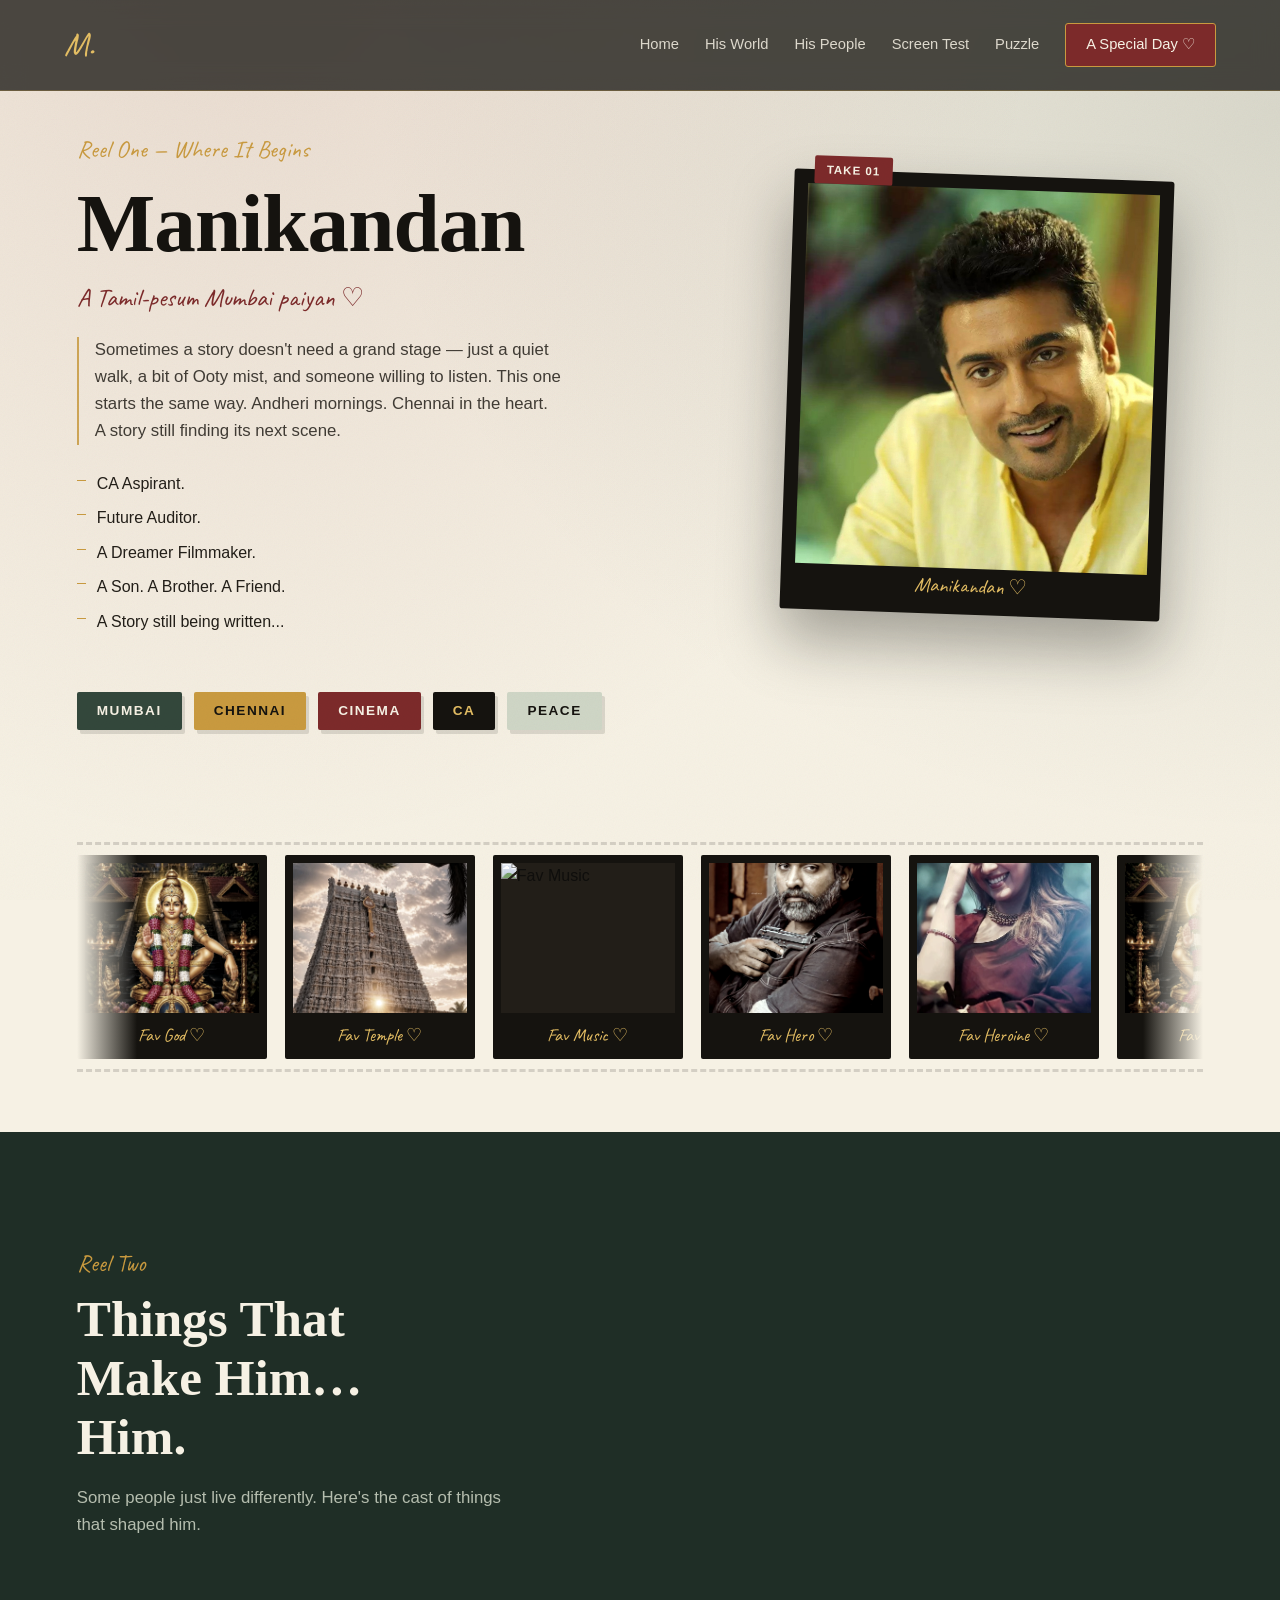
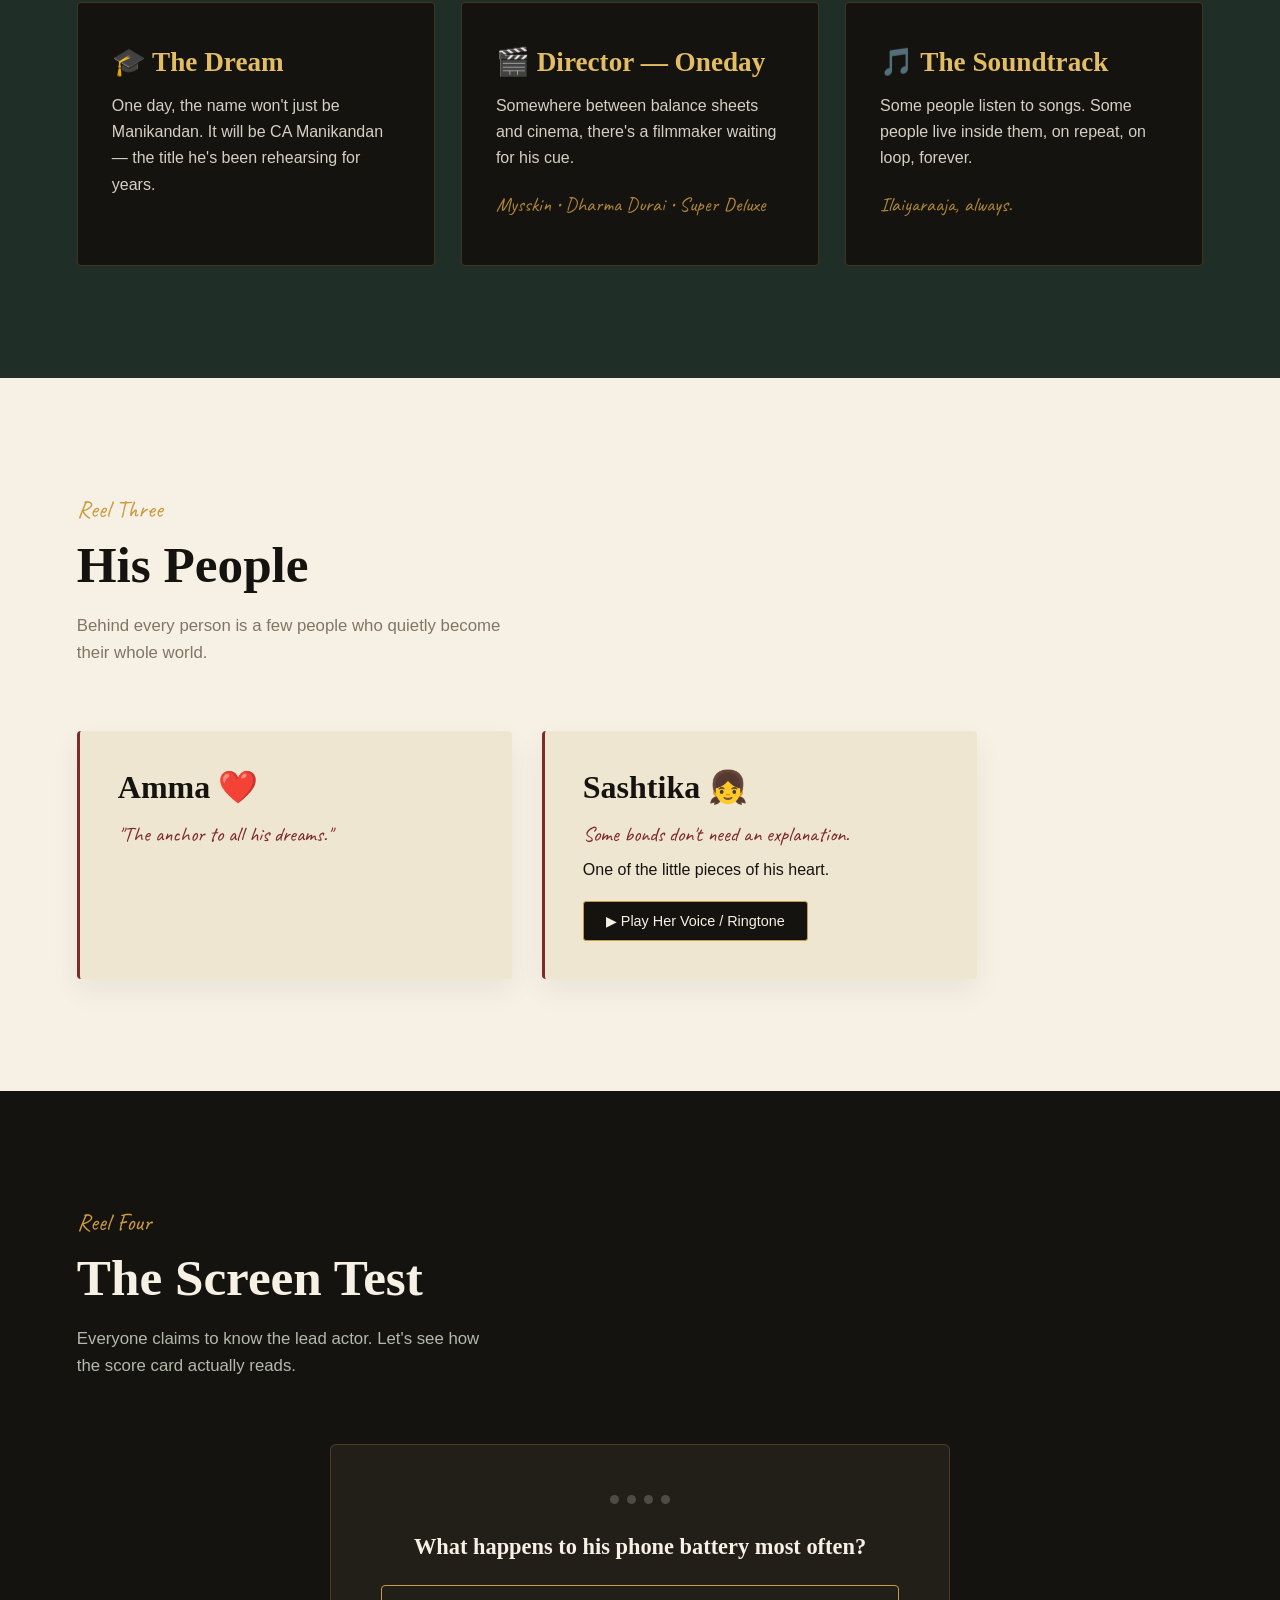
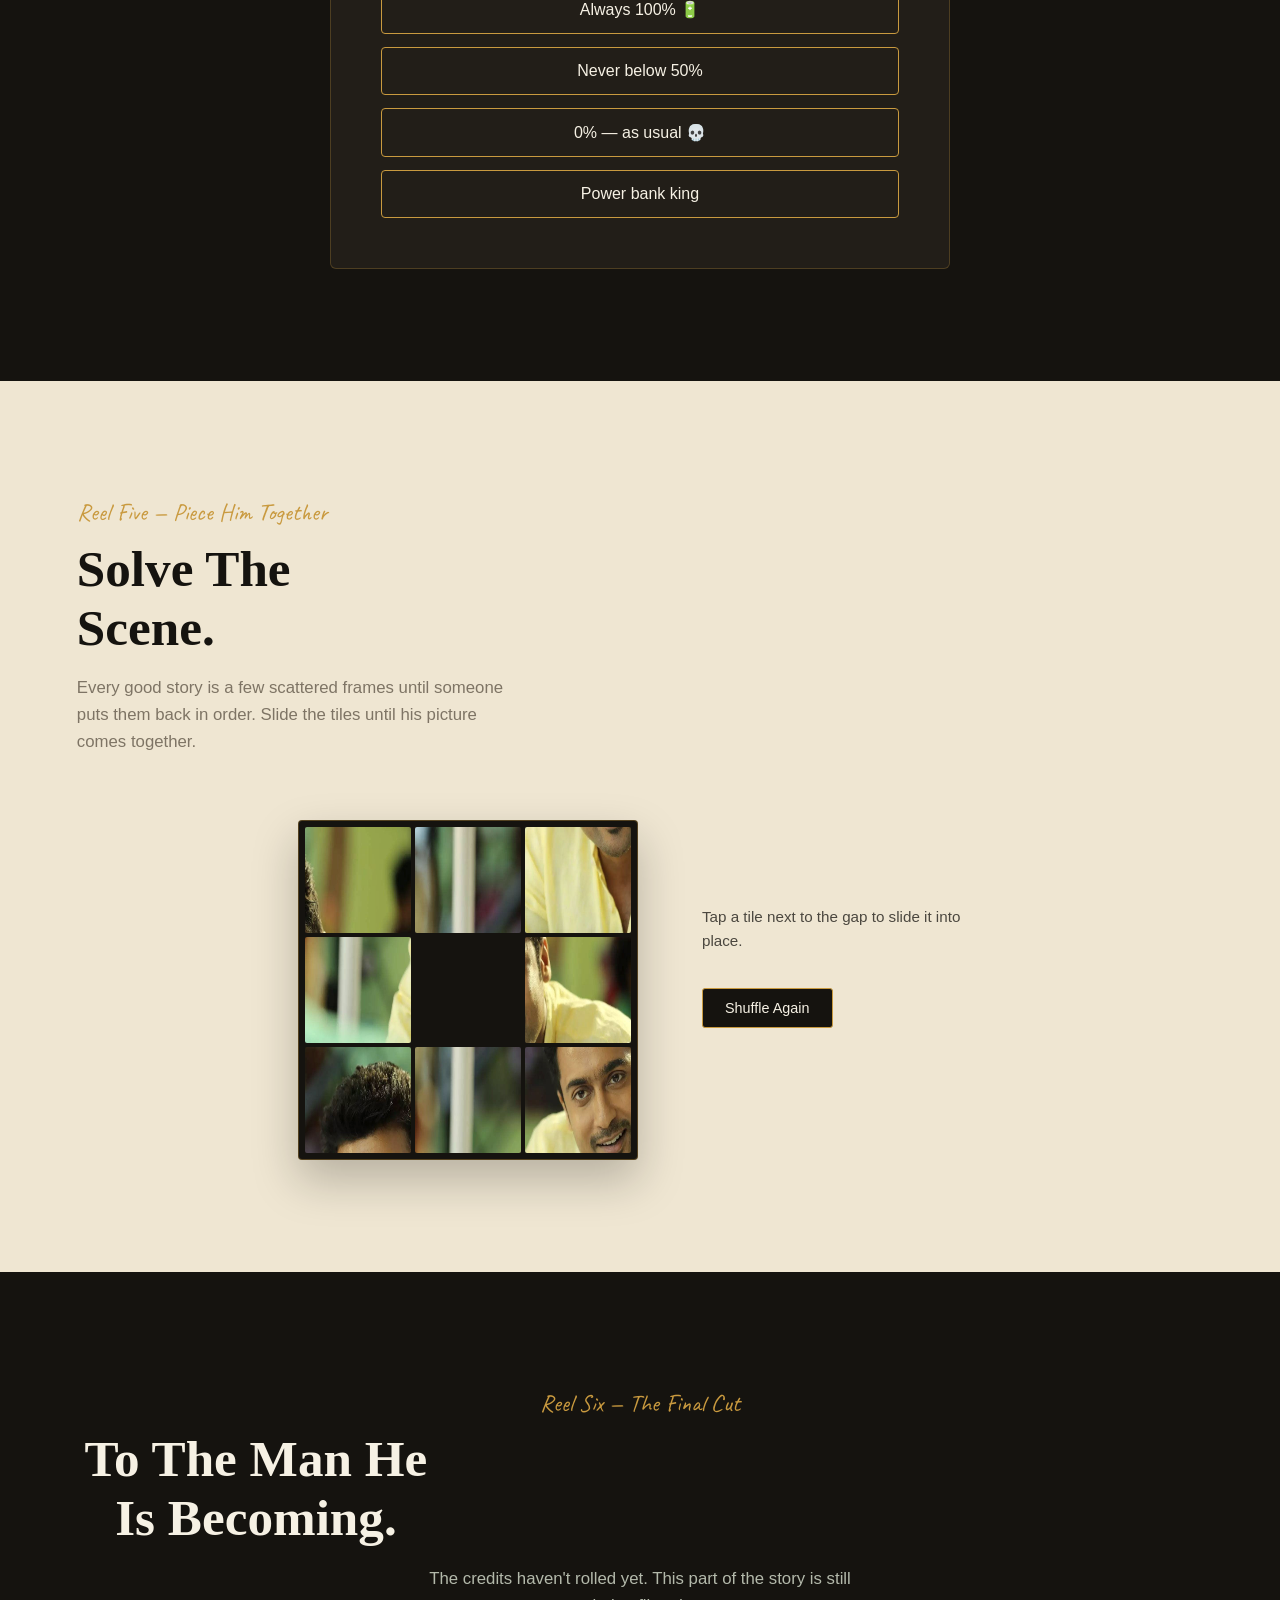
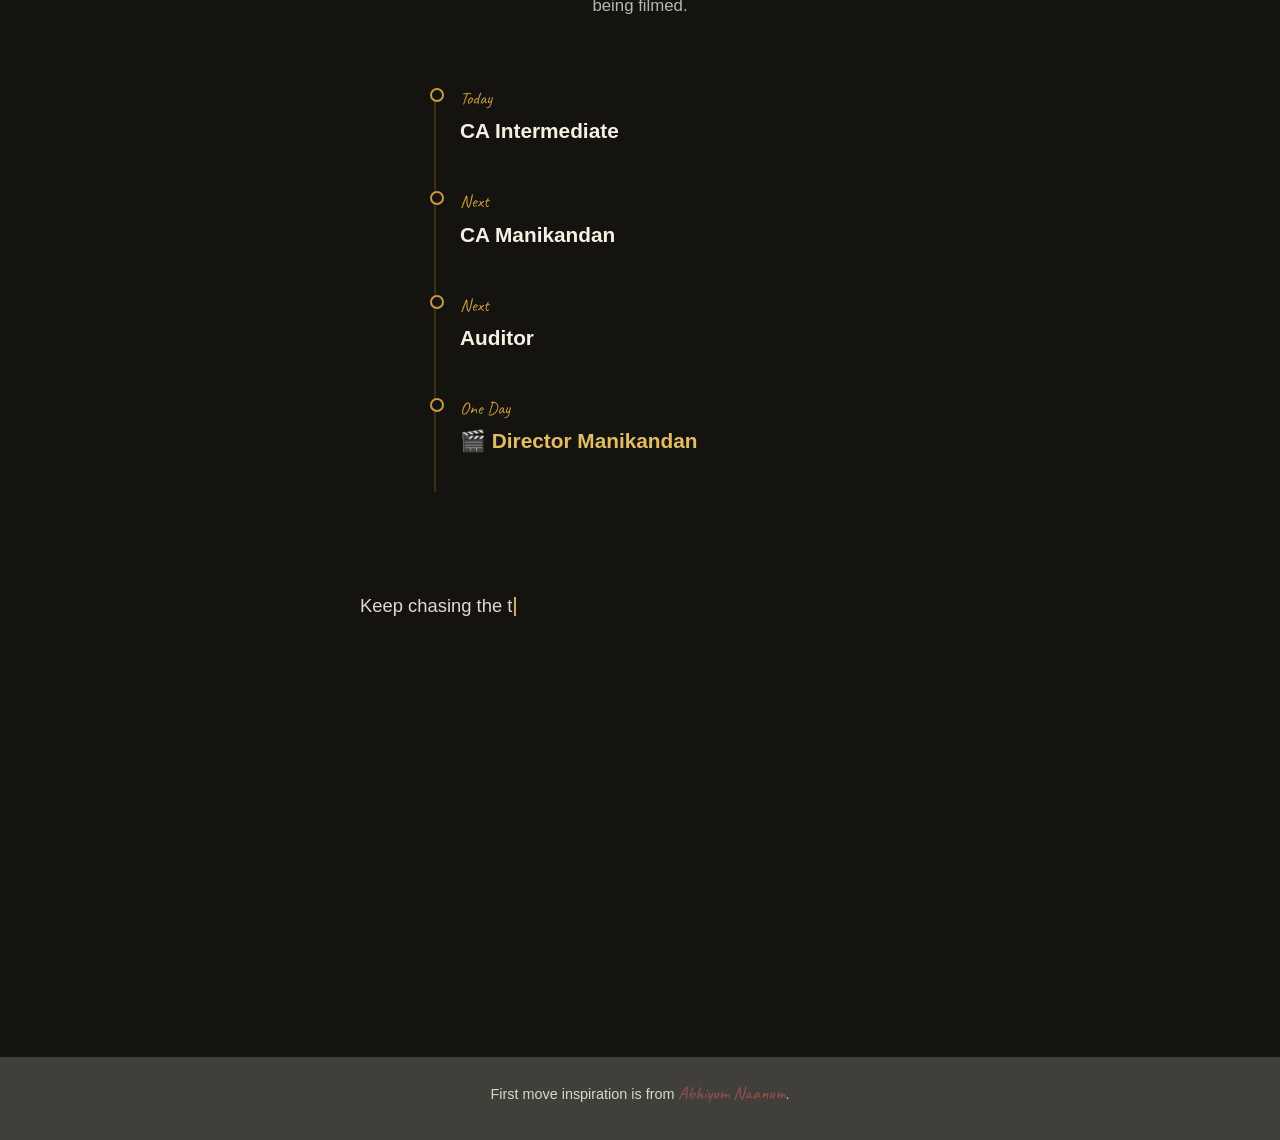
==== commit 969ac73d: "Update index.html" ====
--- a/index.html
+++ b/index.html
@@ -65,7 +65,7 @@
                     <li>A Son. A Brother. A Friend.</li>
                     <li>A Story still being written...</li>
                 </ul>
-                <p class="script-text">"From Andheri... with a Tamil Heart"</p>
+                <!-- <p class="script-text">"From Andheri... with a Tamil Heart"</p> -->
             </div>
 
             <div class="hero-image">
@@ -144,7 +144,7 @@
                 <p>One day, the name won't just be Manikandan. It will be CA Manikandan — the title he's been rehearsing for years.</p>
             </div>
             <div class="poster-card">
-                <h3>🎬 Director — Someday</h3>
+                <h3>🎬 Director — Oneday </h3>
                 <p>Somewhere between balance sheets and cinema, there's a filmmaker waiting for his cue.</p>
                 <p class="credit-line">Mysskin • Dharma Durai • Super Deluxe</p>
             </div>
@@ -226,7 +226,7 @@
                 <h4>CA Manikandan</h4>
             </div>
             <div class="timeline-frame">
-                <span class="tag">Someday</span>
+                <span class="tag">Next</span>
                 <h4>Auditor</h4>
             </div>
             <div class="timeline-frame final">
--- a/couple_unique.css
+++ b/couple_unique.css
@@ -1,292 +1,710 @@
-/* CSS VARIABLES */
+/* =========================================================
+   THE MAN BEHIND THE NAME — Manikandan
+   A cinematic identity, styled like a story someone is
+   telling you on a quiet Ooty walk (Abhiyum Naanum mood).
+   ========================================================= */
+
 :root {
-    --bg-ivory: #fcfaf5;
-    --text-charcoal: #1a1a1a;
-    --accent-gold: #f2c94c;
-    --accent-burgundy: #a62b46;
-    --muted-brown: #8b7355;
-    --font-heading: 'Playfair Display', serif;
-    --font-body: 'Poppins', sans-serif;
+    --ink: #15130f;
+    --ink-soft: #221e18;
+    --paper: #f6f1e4;
+    --paper-warm: #efe6d2;
+    --hill-green: #33473b;
+    --hill-green-deep: #1f2e26;
+    --maroon: #7c2a2a;
+    --maroon-deep: #591d1d;
+    --gold: #c99a3f;
+    --gold-bright: #e3bd63;
+    --mist: #cfd6c6;
+
+    --font-display: 'Fraunces', serif;
+    --font-body: 'Manrope', sans-serif;
     --font-script: 'Caveat', cursive;
-}
-
-/* GLOBAL STYLES */
-* {
-    margin: 0;
-    padding: 0;
-    box-sizing: border-box;
-    scroll-behavior: smooth;
-}
-
+
+    --space-xs: 0.5rem;
+    --space-sm: 1rem;
+    --space-md: 2rem;
+    --space-lg: 4rem;
+    --space-xl: 7rem;
+}
+
+/* ---------- RESET ---------- */
+* { margin: 0; padding: 0; box-sizing: border-box; }
+html { scroll-behavior: smooth; }
 body {
     font-family: var(--font-body);
-    background-color: var(--bg-ivory);
-    color: var(--text-charcoal);
+    background-color: var(--paper);
+    color: var(--ink);
     overflow-x: hidden;
-}
-
-h1, h2, h3 { font-family: var(--font-heading); }
-
-.script-text {
+    line-height: 1.6;
+}
+img { max-width: 100%; display: block; }
+a { color: inherit; }
+button { font-family: inherit; }
+
+h1, h2, h3 { font-family: var(--font-display); font-weight: 600; line-height: 1.15; }
+
+::selection { background: var(--gold); color: var(--ink); }
+
+/* Visible keyboard focus */
+a:focus-visible, button:focus-visible, .polaroid:focus-visible {
+    outline: 2px solid var(--gold);
+    outline-offset: 3px;
+}
+
+@media (prefers-reduced-motion: reduce) {
+    *, *::before, *::after { animation-duration: 0.001ms !important; animation-iteration-count: 1 !important; transition-duration: 0.001ms !important; scroll-behavior: auto !important; }
+}
+
+.script-text { font-family: var(--font-script); color: var(--maroon); font-size: 2rem; line-height: 1; }
+
+/* ---------- FILM GRAIN (subtle, always-on texture) ---------- */
+#grainOverlay {
+    position: fixed;
+    inset: 0;
+    z-index: 5;
+    pointer-events: none;
+    opacity: 0.05;
+    mix-blend-mode: multiply;
+    background-image: url("data:image/svg+xml,%3Csvg xmlns='http://www.w3.org/2000/svg' width='120' height='120'%3E%3Cfilter id='n'%3E%3CfeTurbulence type='fractalNoise' baseFrequency='0.9' numOctaves='2' stitchTiles='stitch'/%3E%3C/filter%3E%3Crect width='100%25' height='100%25' filter='url(%23n)'/%3E%3C/svg%3E");
+}
+
+/* ---------- OPENING SEQUENCE (single orchestrated moment) ---------- */
+#openingIntro {
+    position: fixed;
+    inset: 0;
+    z-index: 9999;
+    background: var(--ink);
+    display: flex;
+    flex-direction: column;
+    align-items: center;
+    justify-content: center;
+    gap: var(--space-md);
+    transition: opacity 0.6s ease, visibility 0.6s ease;
+}
+#openingIntro.hide { opacity: 0; visibility: hidden; pointer-events: none; }
+
+.intro-eyebrow {
     font-family: var(--font-script);
-    color: var(--accent-burgundy);
-    font-size: 2rem;
-}
-
-/* NAVIGATION */
+    color: var(--gold-bright);
+    font-size: 1.6rem;
+}
+.intro-count {
+    font-family: var(--font-display);
+    font-size: clamp(4rem, 14vw, 8rem);
+    color: var(--paper);
+    font-weight: 600;
+    min-width: 2ch;
+    text-align: center;
+}
+
+.clapperboard {
+    width: min(70vw, 340px);
+    filter: drop-shadow(0 20px 40px rgba(0,0,0,0.5));
+}
+.clapper-top {
+    height: 34px;
+    background: repeating-linear-gradient(45deg, var(--paper) 0 18px, var(--ink-soft) 18px 36px);
+    border-radius: 4px 4px 0 0;
+    transform-origin: left center;
+    transition: transform 0.35s cubic-bezier(.36,1.6,.6,1);
+}
+#openingIntro.clap .clapper-top { transform: rotate(-22deg); }
+.clapper-body {
+    background: var(--ink-soft);
+    border: 2px solid var(--gold);
+    border-top: none;
+    border-radius: 0 0 4px 4px;
+    padding: 18px 20px 22px;
+    color: var(--paper);
+}
+.clapper-body p { font-family: var(--font-body); font-size: 0.8rem; letter-spacing: 0.5px; color: var(--mist); margin-bottom: 4px; }
+.clapper-body h4 { font-family: var(--font-display); font-size: 1.3rem; color: var(--gold-bright); font-weight: 600; }
+.clap-flash {
+    position: fixed;
+    inset: 0;
+    background: white;
+    opacity: 0;
+    z-index: 9998;
+    pointer-events: none;
+}
+#openingIntro.clap ~ .clap-flash,
+.clap-flash.flash { animation: flashPop 0.4s ease forwards; }
+@keyframes flashPop { 0% { opacity: 0; } 15% { opacity: 0.85; } 100% { opacity: 0; } }
+
+/* ---------- NAVIGATION ---------- */
 nav {
     position: fixed;
     top: 0;
     width: 100%;
-    padding: 20px 50px;
+    padding: 18px 5vw;
     display: flex;
     justify-content: space-between;
     align-items: center;
-    background: rgba(252, 250, 245, 0.9);
-    backdrop-filter: blur(10px);
+    background: rgba(21, 19, 15, 0.75);
+    backdrop-filter: blur(12px);
     z-index: 1000;
-}
-.logo { font-family: var(--font-script); font-size: 2.5rem; font-weight: 700; }
-.nav-links { display: flex; gap: 30px; }
+    border-bottom: 1px solid rgba(201, 154, 63, 0.25);
+}
+.logo {
+    font-family: var(--font-script);
+    font-size: 2.1rem;
+    color: var(--gold-bright);
+}
+.nav-links { display: flex; align-items: center; gap: 26px; }
 .nav-links a {
     text-decoration: none;
-    color: var(--text-charcoal);
-    font-weight: 600;
-    font-size: 0.9rem;
-    text-transform: uppercase;
-    letter-spacing: 1px;
-    transition: 0.3s;
-}
-.nav-links a:hover { color: var(--accent-burgundy); }
+    color: var(--paper);
+    font-weight: 500;
+    font-size: 0.92rem;
+    opacity: 0.85;
+    position: relative;
+    transition: opacity 0.25s ease, color 0.25s ease;
+}
+.nav-links a::after {
+    content: '';
+    position: absolute; left: 0; bottom: -6px;
+    width: 0; height: 1px;
+    background: var(--gold);
+    transition: width 0.3s ease;
+}
+.nav-links a:hover { opacity: 1; color: var(--gold-bright); }
+.nav-links a:hover::after { width: 100%; }
 .btn-special {
-    background: var(--accent-burgundy);
-    color: white !important;
-    padding: 10px 20px;
-    border-radius: 25px;
-}
-
-/* SECTION 01: HOME */
+    background: var(--maroon);
+    color: var(--paper) !important;
+    padding: 9px 20px;
+    border-radius: 3px;
+    opacity: 1 !important;
+    border: 1px solid var(--gold);
+}
+.btn-special::after { display: none; }
+.btn-special:hover { background: var(--maroon-deep); }
+
+.nav-toggle {
+    display: none;
+    flex-direction: column;
+    justify-content: center;
+    gap: 5px;
+    width: 34px;
+    height: 34px;
+    background: transparent;
+    border: none;
+    cursor: pointer;
+    padding: 0;
+    z-index: 1001;
+}
+.nav-toggle span {
+    display: block;
+    width: 100%;
+    height: 2px;
+    background: var(--gold-bright);
+    transition: transform 0.3s ease, opacity 0.3s ease;
+}
+.nav-toggle.open span:nth-child(1) { transform: translateY(7px) rotate(45deg); }
+.nav-toggle.open span:nth-child(2) { opacity: 0; }
+.nav-toggle.open span:nth-child(3) { transform: translateY(-7px) rotate(-45deg); }
+
+/* ---------- SHARED SECTION CHROME ---------- */
+.section-container { padding: var(--space-xl) 6vw; }
+.chapter-tag {
+    display: inline-block;
+    font-family: var(--font-script);
+    font-size: 1.5rem;
+    color: var(--gold);
+    margin-bottom: var(--space-xs);
+}
+.section-title {
+    font-size: clamp(2.2rem, 4.5vw, 3.2rem);
+    max-width: 14ch;
+    margin-bottom: 18px;
+}
+.section-subtitle {
+    font-family: var(--font-body);
+    font-size: 1.05rem;
+    max-width: 46ch;
+    color: var(--muted, #6b6152);
+    opacity: 0.85;
+    margin-bottom: var(--space-lg);
+}
+.reveal { opacity: 0; transform: translateY(0); transition: opacity 0.9s ease; }
+.reveal.in-view { opacity: 1; }
+
+/* ---------- ACT ONE: HOME ---------- */
 #home {
     min-height: 100vh;
     display: flex;
     flex-direction: column;
     justify-content: center;
-    padding: 100px 5vw 50px;
-    background: radial-gradient(circle at center, #ffffff 0%, var(--bg-ivory) 100%);
-    position: relative;
+    padding: 130px 6vw 60px;
+    position: relative;
+    background:
+        radial-gradient(ellipse at 20% -10%, rgba(124,42,42,0.12), transparent 55%),
+        radial-gradient(ellipse at 100% 10%, rgba(51,71,59,0.15), transparent 50%),
+        var(--paper);
 }
 .hero-content {
-    display: flex;
-    justify-content: space-between;
+    display: grid;
+    grid-template-columns: 1.15fr 0.85fr;
+    gap: var(--space-lg);
     align-items: center;
-    margin-bottom: 50px;
-    flex-wrap: wrap;
-    gap: 30px; 
-}
-.hero-text { flex: 1; min-width: 300px; }
-.hero-text h1 { font-size: 4rem; margin-bottom: 10px; line-height: 1.1; }
-.hero-text .highlight { color: #006b8f; font-family: var(--font-script); font-size: 5rem; }
-.hero-text ul { list-style: none; margin: 20px 0; font-size: 1.1rem; color: var(--muted-brown); }
-.hero-text ul li { margin-bottom: 5px; }
+}
+.hero-text .intro-narration {
+    font-size: 1.05rem;
+    color: var(--ink-soft);
+    opacity: 0.85;
+    max-width: 52ch;
+    margin: 18px 0 26px;
+    border-left: 2px solid var(--gold);
+    padding-left: 16px;
+}
+.hero-text h1.highlight {
+    font-size: clamp(3.2rem, 7vw, 5.2rem);
+    color: var(--ink);
+    letter-spacing: -1px;
+}
+.hero-text .role-line { color: var(--maroon); font-family: var(--font-script); font-size: 1.6rem; margin-top: 6px; }
+
+.credits-list { list-style: none; margin: 26px 0; display: flex; flex-direction: column; gap: 9px; }
+.credits-list li {
+    font-size: 1rem;
+    color: var(--ink-soft);
+    padding-left: 20px;
+    position: relative;
+}
+.credits-list li::before {
+    content: '';
+    position: absolute; left: 0; top: 9px;
+    width: 9px; height: 1px;
+    background: var(--gold);
+}
+
+.hero-image { position: relative; display: flex; justify-content: center; }
+.film-still {
+    position: relative;
+    width: 100%;
+    max-width: 380px;
+    background: var(--ink);
+    padding: 14px 14px 46px;
+    border-radius: 3px;
+    box-shadow: 0 30px 60px rgba(21,19,15,0.35);
+    transform: rotate(2deg);
+    transition: transform 0.5s ease;
+}
+.film-still:hover { transform: rotate(0deg); }
+.film-still img { width: 100%; height: 380px; object-fit: cover; filter: sepia(8%) contrast(1.05); }
+.film-still .take-tag {
+    position: absolute;
+    top: -14px; left: 20px;
+    background: var(--maroon);
+    color: var(--paper);
+    font-size: 0.72rem;
+    letter-spacing: 1px;
+    padding: 5px 12px;
+    border-radius: 2px;
+    font-weight: 700;
+}
+.film-still .still-caption {
+    position: absolute;
+    bottom: 12px; left: 0; right: 0;
+    text-align: center;
+    font-family: var(--font-script);
+    color: var(--gold-bright);
+    font-size: 1.3rem;
+}
 
 .signpost {
     display: flex;
-    flex-direction: column;
-    gap: 15px;
-    align-items: flex-end;
-    position: relative;
-}
-.signpost::after {
-    content: ''; position: absolute; right: 50px; top: -20px; bottom: -20px;
-    width: 10px; background: #8b5a2b; z-index: -1;
+    flex-wrap: wrap;
+    gap: 12px;
+    margin-top: var(--space-md);
 }
 .sign {
-    padding: 10px 30px; font-weight: 700; text-transform: uppercase;
-    letter-spacing: 2px; box-shadow: 2px 4px 10px rgba(0,0,0,0.1);
-    position: relative; transform-origin: right center;
-}
-.sign:nth-child(1) { background: #5c7c99; color: white; transform: rotate(-2deg); }
-.sign:nth-child(2) { background: #f2c94c; color: black; transform: rotate(3deg); }
-.sign:nth-child(3) { background: #e07a8b; color: white; transform: rotate(-1deg); }
-.sign:nth-child(4) { background: #66b2a0; color: white; transform: rotate(4deg); }
-.sign:nth-child(5) { background: #6dbcdb; color: white; transform: rotate(-3deg); }
-
-
-/* ----- UPDATED POLAROID & FLOATING ANIMATION ----- */
-@keyframes floatAnimation {
-    0% { transform: translateY(0px) rotate(-1deg); }
-    50% { transform: translateY(-12px) rotate(2deg); }
-    100% { transform: translateY(0px) rotate(-1deg); }
-}
-
-.polaroid-gallery {
+    padding: 8px 20px;
+    font-size: 0.85rem;
+    font-weight: 700;
+    letter-spacing: 1.5px;
+    border-radius: 2px;
+    box-shadow: 3px 4px 0 rgba(21,19,15,0.12);
+}
+.sign:nth-child(1) { background: var(--hill-green); color: var(--paper); }
+.sign:nth-child(2) { background: var(--gold); color: var(--ink); }
+.sign:nth-child(3) { background: var(--maroon); color: var(--paper); }
+.sign:nth-child(4) { background: var(--ink); color: var(--gold-bright); }
+.sign:nth-child(5) { background: var(--mist); color: var(--ink); }
+
+/* ---------- FILM STRIP GALLERY ---------- */
+.filmstrip-wrap {
+    margin-top: var(--space-xl);
+    overflow: hidden;
+    border-top: 3px dashed rgba(21,19,15,0.15);
+    border-bottom: 3px dashed rgba(21,19,15,0.15);
+    padding: 10px 0;
+    position: relative;
+}
+.filmstrip-wrap::before, .filmstrip-wrap::after {
+    content: '';
+    position: absolute; top: 0; bottom: 0; width: 60px; z-index: 2;
+    pointer-events: none;
+}
+.filmstrip-wrap::before { left: 0; background: linear-gradient(90deg, var(--paper), transparent); }
+.filmstrip-wrap::after { right: 0; background: linear-gradient(270deg, var(--paper), transparent); }
+
+.filmstrip-track {
     display: flex;
-    justify-content: center;
-    gap: 20px;
-    flex-wrap: wrap;
-    margin-top: 40px;
+    gap: 18px;
+    width: max-content;
+    animation: reelScroll 34s linear infinite;
+}
+.filmstrip-wrap:hover .filmstrip-track { animation-play-state: paused; }
+
+@keyframes reelScroll {
+    from { transform: translateX(0); }
+    to { transform: translateX(-50%); }
 }
 
 .polaroid {
-    background: white;
-    padding: 10px 10px 25px 10px;
-    box-shadow: 0 10px 20px rgba(0,0,0,0.1);
-    width: 160px;
-    position: relative;
+    background: var(--ink);
+    padding: 8px;
+    width: 190px;
+    flex-shrink: 0;
     cursor: pointer;
-    animation: floatAnimation 4s ease-in-out infinite;
-    transition: transform 0.3s ease, box-shadow 0.3s ease;
-}
-
-.polaroid:nth-child(1) { animation-delay: 0s; }
-.polaroid:nth-child(2) { animation-delay: 0.8s; }
-.polaroid:nth-child(3) { animation-delay: 1.6s; }
-.polaroid:nth-child(4) { animation-delay: 0.4s; }
-.polaroid:nth-child(5) { animation-delay: 1.2s; }
-
-.polaroid:hover {
-    animation-play-state: paused;
-    transform: translateY(-20px) scale(1.05) rotate(0deg) !important;
-    box-shadow: 0 20px 35px rgba(0, 0, 0, 0.15);
-    z-index: 10;
-}
-
-.polaroid::before {
-    content: ''; position: absolute; top: -10px; left: 50%;
-    transform: translateX(-50%) rotate(-2deg);
-    width: 60px; height: 20px; background: rgba(255, 255, 255, 0.6);
-    border: 1px solid rgba(0,0,0,0.1); box-shadow: 0 1px 3px rgba(0,0,0,0.1); z-index: 2;
-}
-
-/* Image framing inside polaroids so it fits perfectly */
+    border-radius: 2px;
+    position: relative;
+}
 .polaroid-cover {
     width: 100%;
     height: 150px;
-    background-color: #f4efeb;
+    background-color: var(--ink-soft);
     display: flex;
     justify-content: center;
     align-items: center;
-    border: 1px solid #e0dcd9;
-    padding: 4px; /* Inner white spacing like a real polaroid */
-    position: relative;
     overflow: hidden;
-}
-
+    position: relative;
+}
 .polaroid-box-img {
     width: 100%;
     height: 100%;
-    object-fit: cover; /* Forces image to fit its container perfectly without stretching */
-    display: block;
-    border-radius: 2px;
-}
+    object-fit: cover;
+    transition: transform 0.5s ease, filter 0.5s ease;
+    filter: grayscale(55%) contrast(1.05);
+}
+.polaroid:hover .polaroid-box-img { transform: scale(1.08); filter: grayscale(0%) contrast(1.05); }
 
 .reveal-hint {
     position: absolute;
-    bottom: 8px;
-    background: rgba(255, 255, 255, 0.85);
-    color: var(--accent-burgundy);
-    font-size: 0.75rem;
-    font-weight: bold;
-    padding: 4px 10px;
-    border-radius: 12px;
-    box-shadow: 0 2px 5px rgba(0,0,0,0.1);
-    pointer-events: none;
+    bottom: 8px; left: 8px; right: 8px;
+    background: rgba(21,19,15,0.75);
+    color: var(--gold-bright);
+    font-size: 0.68rem;
+    font-weight: 600;
+    text-align: center;
+    padding: 4px 6px;
+    border-radius: 2px;
+    opacity: 0;
+    transition: opacity 0.3s ease;
+}
+.polaroid:hover .reveal-hint { opacity: 1; }
+.polaroid p { text-align: center; font-family: var(--font-script); margin-top: 8px; font-size: 1.15rem; color: var(--gold-bright); }
+
+/* ---------- MODAL / LIGHTBOX ---------- */
+.modal {
+    display: none;
+    position: fixed;
+    z-index: 3000;
+    padding-top: 70px;
+    left: 0; top: 0; width: 100%; height: 100%;
+    background-color: rgba(10,9,7,0.92);
+    backdrop-filter: blur(6px);
+}
+.modal-content {
+    margin: auto;
+    display: block;
+    max-width: 82%;
+    max-height: 68vh;
+    border-radius: 4px;
+    box-shadow: 0 20px 60px rgba(0,0,0,0.6);
+    animation: zoomIn 0.35s ease;
+}
+#modalVideo { display: none; max-height: 68vh; background: var(--ink); }
+#modalCaption {
+    margin: 22px auto; display: block; width: 80%; text-align: center;
+    color: var(--gold-bright); font-family: var(--font-script); font-size: 2.2rem;
+}
+.close-modal {
+    position: absolute; top: 26px; right: 40px;
+    color: var(--paper); font-size: 44px; font-weight: 300;
+    cursor: pointer; transition: 0.3s;
+    line-height: 1;
+}
+.close-modal:hover { color: var(--gold); }
+@keyframes zoomIn { from { transform: scale(0.85); opacity: 0; } to { transform: scale(1); opacity: 1; } }
+
+/* ---------- ACT TWO: THE PUZZLE ---------- */
+#puzzle { background-color: var(--paper-warm); }
+.puzzle-frame {
+    display: flex;
+    flex-wrap: wrap;
+    align-items: center;
+    justify-content: center;
+    gap: var(--space-lg);
+}
+.puzzle-grid {
+    width: min(80vw, 340px);
+    height: min(80vw, 340px);
+    display: grid;
+    grid-template-columns: repeat(3, 1fr);
+    grid-template-rows: repeat(3, 1fr);
+    gap: 4px;
+    background: var(--ink);
+    padding: 6px;
+    border-radius: 4px;
+    box-shadow: 0 20px 45px rgba(21,19,15,0.25);
+    border: 1px solid rgba(201,154,63,0.35);
+}
+.puzzle-tile {
+    background-image: url('surya_img.jpeg');
+    background-size: 300% 300%;
+    border-radius: 2px;
+    cursor: pointer;
+    border: none;
+    padding: 0;
+    filter: grayscale(20%) contrast(1.02);
+    transition: transform 0.15s ease, filter 0.4s ease;
+}
+.puzzle-tile:hover { filter: grayscale(0%); transform: scale(0.98); }
+.puzzle-tile.blank { background: var(--ink); visibility: hidden; cursor: default; }
+.puzzle-grid.solved .puzzle-tile { filter: grayscale(0%) contrast(1); cursor: default; }
+
+.puzzle-meta { max-width: 280px; text-align: left; }
+.puzzle-hint { font-size: 0.95rem; opacity: 0.75; margin-bottom: 16px; }
+.puzzle-status {
+    margin-top: 16px;
+    font-family: var(--font-script);
+    font-size: 1.4rem;
+    color: var(--maroon);
+    min-height: 1.4em;
+}
+
+/* ---------- ACT THREE: HIS WORLD ---------- */
+#world { background-color: var(--hill-green-deep); color: var(--paper); }
+#world .section-subtitle { color: var(--mist); }
+.grid-cards { display: grid; grid-template-columns: repeat(auto-fit, minmax(280px, 1fr)); gap: 26px; }
+.poster-card {
+    background: var(--ink);
+    border: 1px solid rgba(201,154,63,0.25);
+    padding: 44px 34px;
+    border-radius: 4px;
+    position: relative;
+    overflow: hidden;
+    transition: transform 0.4s ease, border-color 0.4s ease;
+}
+.poster-card::before {
+    content: '';
+    position: absolute; inset: 0;
+    background: radial-gradient(circle at 50% 0%, rgba(201,154,63,0.14), transparent 60%);
+    opacity: 0;
+    transition: opacity 0.4s ease;
+}
+.poster-card:hover { transform: translateY(-6px); border-color: var(--gold); }
+.poster-card:hover::before { opacity: 1; }
+.poster-card h3 { font-size: 1.7rem; margin-bottom: 14px; color: var(--gold-bright); position: relative; }
+.poster-card p { font-size: 1rem; line-height: 1.65; opacity: 0.85; position: relative; }
+.poster-card .credit-line { margin-top: 16px; color: var(--gold); font-family: var(--font-script); font-size: 1.25rem; position: relative; }
+
+/* ---------- ACT THREE: HIS PEOPLE ---------- */
+#people { background-color: var(--paper); text-align: left; }
+.people-grid {
+    display: grid;
+    grid-template-columns: repeat(auto-fit, minmax(280px, 1fr));
+    gap: 30px;
+    max-width: 900px;
+}
+.people-card {
+    background: var(--paper-warm);
+    padding: 38px;
+    border-radius: 4px;
+    border-left: 3px solid var(--maroon);
+    box-shadow: 0 12px 30px rgba(21,19,15,0.06);
+}
+.people-card h2 { font-size: 2rem; margin-bottom: 4px; }
+.people-card .caption-line {
+    font-family: var(--font-script);
+    color: var(--maroon);
+    font-size: 1.3rem;
+    margin: 12px 0 6px;
+}
+.play-btn {
+    background: var(--ink);
+    color: var(--paper);
+    border: 1px solid var(--gold);
+    padding: 11px 22px;
+    border-radius: 3px;
+    font-family: var(--font-body);
+    font-size: 0.9rem;
+    cursor: pointer;
+    margin-top: 18px;
+    transition: 0.3s;
+}
+.play-btn:hover { background: var(--maroon); border-color: var(--maroon); }
+
+/* ---------- ACT FOUR: THE SCREEN TEST ---------- */
+#game { background-color: var(--ink); color: var(--paper); }
+#game .section-subtitle { color: var(--mist); }
+.quiz-container {
+    max-width: 620px;
+    margin: 0 auto;
+    text-align: center;
+    background: var(--ink-soft);
+    padding: 50px;
+    border-radius: 6px;
+    border: 1px solid rgba(201,154,63,0.25);
+}
+.reel-progress {
+    display: flex;
+    justify-content: center;
+    gap: 8px;
+    margin-bottom: 30px;
+}
+.reel-dot {
+    width: 9px; height: 9px;
+    border-radius: 50%;
+    background: rgba(207,214,198,0.25);
+    transition: background 0.3s ease, transform 0.3s ease;
+}
+.reel-dot.done { background: var(--gold); transform: scale(1.15); }
+
+#question-text { font-family: var(--font-display); font-weight: 600; font-size: 1.4rem; margin-bottom: 26px; }
+.options { display: flex; flex-direction: column; gap: 13px; }
+.option-btn {
+    background: transparent;
+    border: 1px solid var(--gold);
+    color: var(--paper);
+    padding: 14px;
+    font-size: 1rem;
+    border-radius: 4px;
+    cursor: pointer;
+    transition: 0.25s;
+}
+.option-btn:hover { background: var(--gold); color: var(--ink); }
+.option-btn.correct-flash { background: var(--hill-green); border-color: var(--hill-green); color: var(--paper); }
+.option-btn.wrong-flash { background: var(--maroon); border-color: var(--maroon); color: var(--paper); }
+
+#quiz-result { display: none; font-size: 1.7rem; font-family: var(--font-display); color: var(--gold-bright); }
+#quiz-result .score-line { font-family: var(--font-body); font-size: 1rem; color: var(--mist); display: block; margin-top: 10px; }
+
+/* ---------- ACT FIVE: HIS FUTURE ---------- */
+#future { background-color: var(--ink); color: var(--paper); text-align: center; padding-bottom: 130px; }
+#future .section-subtitle { color: var(--mist); margin-left: auto; margin-right: auto; }
+
+.timeline-track {
+    position: relative;
+    max-width: 420px;
+    margin: 50px auto;
+    padding-left: 30px;
+}
+.timeline-track::before {
+    content: '';
+    position: absolute; left: 4px; top: 6px; bottom: 6px;
+    width: 2px;
+    background: rgba(201,154,63,0.2);
+}
+.timeline-track::after {
+    content: '';
+    position: absolute; left: 4px; top: 6px;
+    width: 2px;
+    height: var(--fill, 0%);
+    background: var(--gold);
+    transition: height 0.2s ease-out;
+}
+.timeline-frame {
+    position: relative;
+    text-align: left;
+    padding: 0 0 40px;
+    opacity: 0.4;
+    transition: opacity 0.5s ease;
+}
+.timeline-frame.in-view { opacity: 1; }
+.timeline-frame::before {
+    content: '';
+    position: absolute; left: -30px; top: 4px;
+    width: 10px; height: 10px;
+    border-radius: 50%;
+    background: var(--ink);
+    border: 2px solid var(--gold);
+}
+.timeline-frame .tag { font-family: var(--font-script); color: var(--gold); font-size: 1.1rem; }
+.timeline-frame h4 { font-size: 1.3rem; margin-top: 2px; }
+.timeline-frame.final h4 { color: var(--gold-bright); }
+
+.final-wish { margin-top: 90px; }
+.typewriter-text {
+    font-size: 1.15rem;
+    line-height: 2;
     opacity: 0.9;
-    transition: 0.3s;
-}
-
-.polaroid:hover .reveal-hint {
-    background: var(--accent-burgundy);
-    color: white;
-}
-
-.polaroid p {
-    text-align: center; font-family: var(--font-script);
-    margin-top: 10px; font-size: 1.2rem; color: #333;
-}
-
-/* ----- MODAL / LIGHTBOX STYLES ----- */
-.modal {
-    display: none; 
-    position: fixed; 
-    z-index: 2000;
-    padding-top: 80px; 
-    left: 0; top: 0; width: 100%; height: 100%; 
-    background-color: rgba(0,0,0,0.85); 
-    backdrop-filter: blur(5px);
-}
-.modal-content {
-    margin: auto; 
-    display: block; 
-    max-width: 80%; 
-    max-height: 70vh;
-    border-radius: 8px; 
-    box-shadow: 0 10px 40px rgba(0,0,0,0.5);
-    animation: zoomIn 0.3s ease;
-    object-fit: contain; /* Prevents modal image stretching */
-}
-#modalCaption {
-    margin: 20px auto; display: block; width: 80%; text-align: center;
-    color: white; font-family: var(--font-script); font-size: 2.5rem;
-}
-.close-modal {
-    position: absolute; top: 30px; right: 50px;
-    color: #f1f1f1; font-size: 50px; font-weight: bold;
-    cursor: pointer; transition: 0.3s;
-}
-.close-modal:hover, .close-modal:focus {
-    color: var(--accent-gold); text-decoration: none;
-}
-@keyframes zoomIn {
-    from {transform: scale(0.8); opacity: 0;} 
-    to {transform: scale(1); opacity: 1;}
-}
-
-/* REST OF YOUR EXISTING CSS */
-.section-title { text-align: center; font-size: 3rem; margin-bottom: 20px; }
-.section-subtitle { text-align: center; font-family: var(--font-script); font-size: 1.8rem; margin-bottom: 50px; color: var(--muted-brown); }
-.section-container { padding: 100px 5vw; }
-
-#world { background-color: #f4efeb; }
-.grid-cards { display: grid; grid-template-columns: repeat(auto-fit, minmax(280px, 1fr)); gap: 30px; }
-.cinematic-card { background: #111; color: white; padding: 40px; border-radius: 10px; text-align: center; position: relative; overflow: hidden; }
-.cinematic-card h3 { font-size: 2rem; margin-bottom: 15px; color: var(--accent-gold); }
-.cinematic-card p { font-size: 1rem; font-style: italic; opacity: 0.8; }
-
-#people { background-color: var(--bg-ivory); text-align: center; }
-.people-card { max-width: 600px; margin: 0 auto 50px; background: white; padding: 40px; box-shadow: 0 15px 30px rgba(0,0,0,0.05); border-radius: 20px; }
-.play-btn { background: var(--text-charcoal); color: white; border: none; padding: 12px 25px; border-radius: 25px; font-family: var(--font-body); cursor: pointer; margin-top: 20px; transition: 0.3s; }
-.play-btn:hover { background: var(--accent-burgundy); }
-
-#game { background-color: var(--text-charcoal); color: white; }
-.quiz-container { max-width: 600px; margin: 0 auto; text-align: center; background: rgba(255,255,255,0.05); padding: 50px; border-radius: 15px; border: 1px solid rgba(255,255,255,0.1); }
-.options { display: flex; flex-direction: column; gap: 15px; margin-top: 30px; }
-.option-btn { background: transparent; border: 1px solid var(--accent-gold); color: white; padding: 15px; font-size: 1.1rem; border-radius: 8px; cursor: pointer; transition: 0.3s; }
-.option-btn:hover { background: var(--accent-gold); color: black; }
-#quiz-result { display: none; font-size: 2rem; font-family: var(--font-heading); color: var(--accent-gold); }
-
-#future { background-color: #0a0a0a; color: white; text-align: center; padding-bottom: 150px; }
-.timeline { display: flex; flex-direction: column; align-items: center; gap: 40px; margin: 50px 0; }
-.timeline-item { font-size: 1.5rem; font-family: var(--font-heading); letter-spacing: 2px; }
-.arrow-down { color: var(--accent-gold); font-size: 1.5rem; }
-.final-wish { margin-top: 100px; }
-.typewriter-text { font-size: 1.2rem; line-height: 2; opacity: 0.8; max-width: 600px; margin: 0 auto; }
-.big-wish { font-size: 4rem; font-family: var(--font-script); color: var(--accent-gold); margin-top: 40px; }
-
+    max-width: 560px;
+    margin: 0 auto;
+    min-height: 220px;
+    text-align: left;
+}
+.typewriter-text .tw-cursor {
+    display: inline-block;
+    width: 2px; height: 1em;
+    background: var(--gold-bright);
+    margin-left: 2px;
+    vertical-align: text-bottom;
+    animation: blink 0.9s step-end infinite;
+}
+@keyframes blink { 50% { opacity: 0; } }
+
+.big-wish {
+    font-size: clamp(2.6rem, 6vw, 4rem);
+    font-family: var(--font-script);
+    color: var(--gold-bright);
+    margin-top: 46px;
+    opacity: 0;
+    transform: translateY(10px);
+    transition: opacity 1s ease, transform 1s ease;
+}
+.big-wish.show { opacity: 1; transform: translateY(0); }
+
+/* ---------- END CREDITS FOOTER ---------- */
+.credit-footer {
+    background: var(--ink);
+    color: var(--mist);
+    text-align: center;
+    padding: 26px 6vw 34px;
+    font-size: 0.9rem;
+    opacity: 0.8;
+}
+
+/* ---------- RESPONSIVE ---------- */
+@media (max-width: 992px) {
+    .hero-content { grid-template-columns: 1fr; text-align: center; }
+    .hero-text .intro-narration { margin-left: auto; margin-right: auto; text-align: left; }
+    .credits-list { align-items: center; }
+    .hero-image { margin: 30px 0; }
+    .signpost { justify-content: center; }
+}
 @media (max-width: 768px) {
-    .nav-links { display: none; } 
-    .hero-content { flex-direction: column; text-align: center; }
-    .signpost { align-items: center; margin-top: 40px; }
-    .signpost::after { right: 50%; width: 5px; }
-    .polaroid-gallery { justify-content: center; }
-}
-
-.hero-image { flex: 1; display: flex; justify-content: center; align-items: center; min-width: 300px; position: relative; z-index: 10; }
-.hero-image img { width: 100%; max-width: 400px; height: auto; object-fit: cover; border-radius: 15px; border: 12px solid white; box-shadow: 0 20px 40px rgba(0,0,0,0.15); transform: rotate(3deg); transition: transform 0.4s ease, box-shadow 0.4s ease; }
-.hero-image img:hover { transform: rotate(0deg) scale(1.02); box-shadow: 0 25px 50px rgba(0,0,0,0.2); }
-
-@media (max-width: 992px) {
-    .hero-content { flex-direction: column; text-align: center; }
-    .hero-text ul { display: flex; flex-direction: column; align-items: center; }
-    .hero-image { margin: 40px 0; }
-}+    .nav-toggle { display: flex; }
+    .nav-links {
+        position: fixed;
+        top: 0; right: 0;
+        height: 100vh;
+        width: min(72vw, 300px);
+        background: var(--ink-soft);
+        flex-direction: column;
+        align-items: flex-start;
+        justify-content: center;
+        gap: 28px;
+        padding: 40px;
+        transform: translateX(100%);
+        transition: transform 0.35s ease;
+        border-left: 1px solid rgba(201,154,63,0.25);
+    }
+    .nav-links.open { transform: translateX(0); }
+    .nav-links a { font-size: 1.1rem; opacity: 1; }
+    .nav-links .btn-special { margin-top: 10px; }
+    .section-container { padding: var(--space-lg) 6vw; }
+}
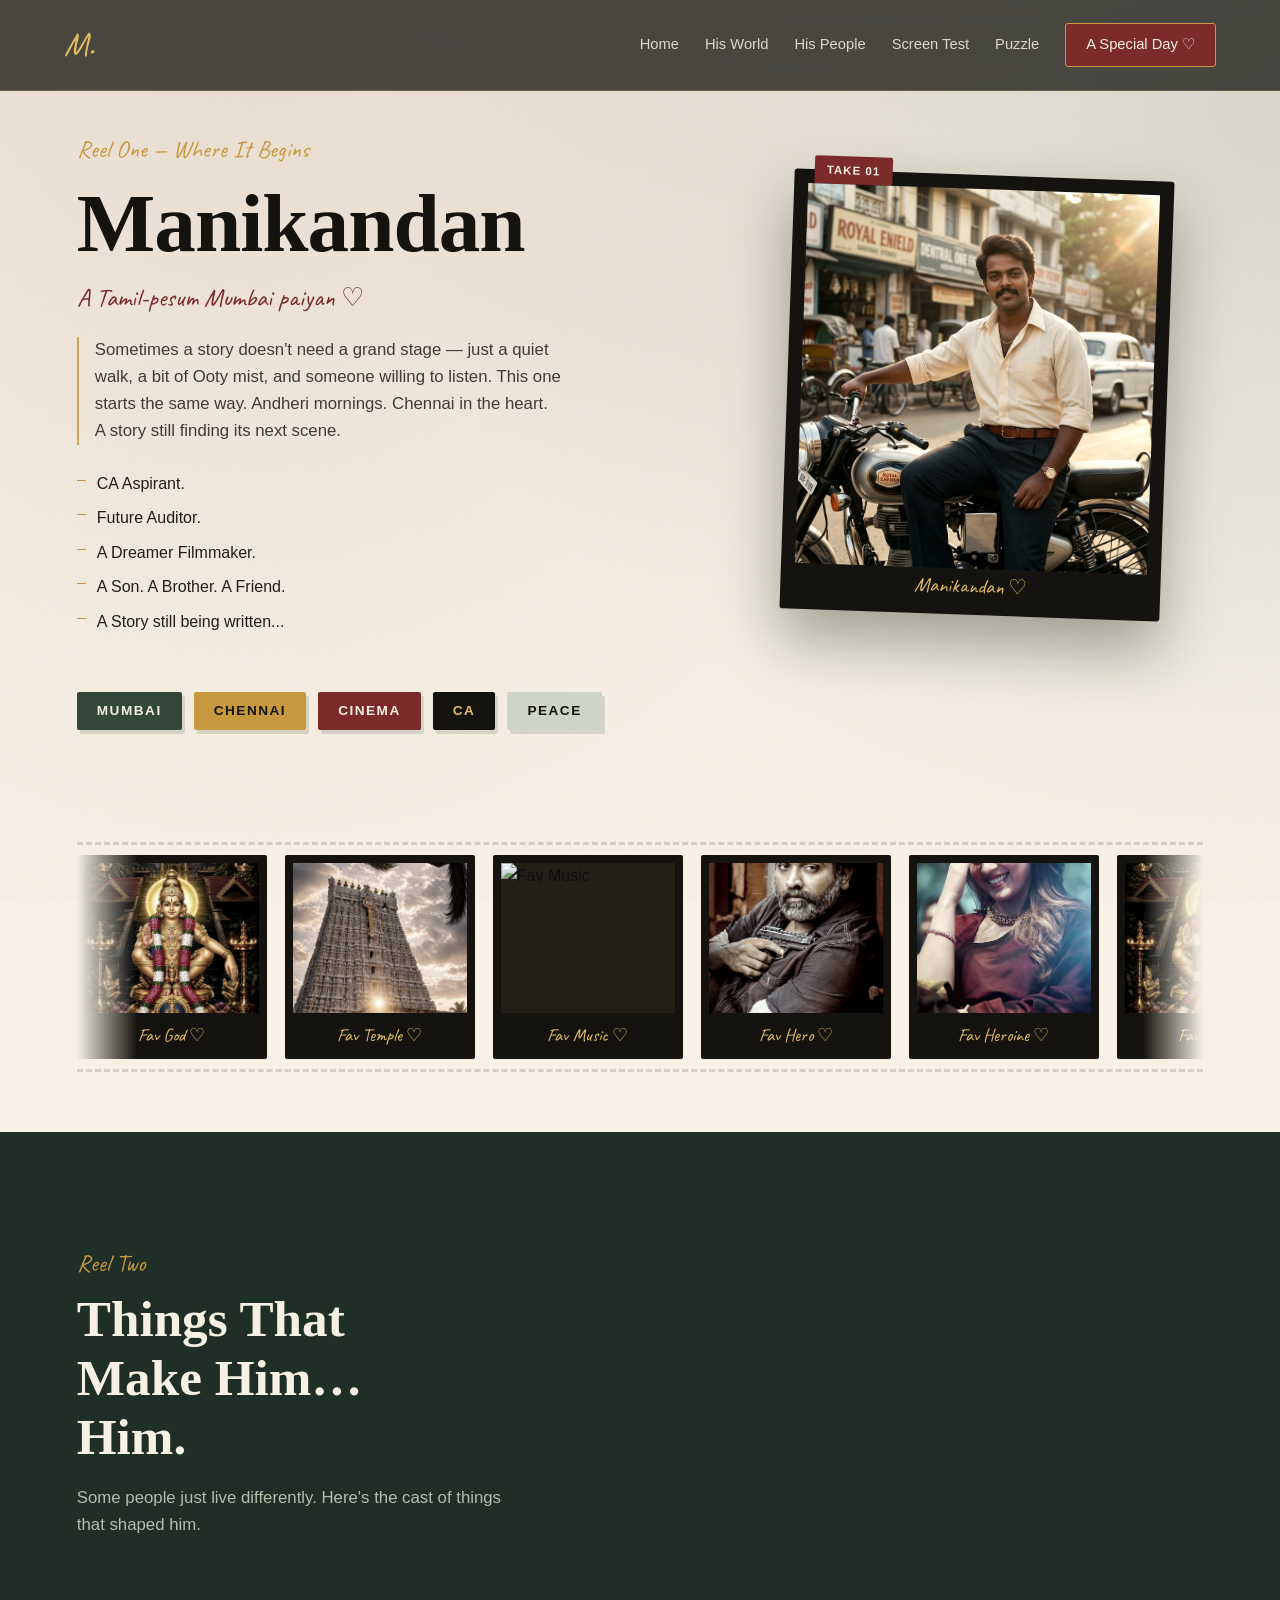
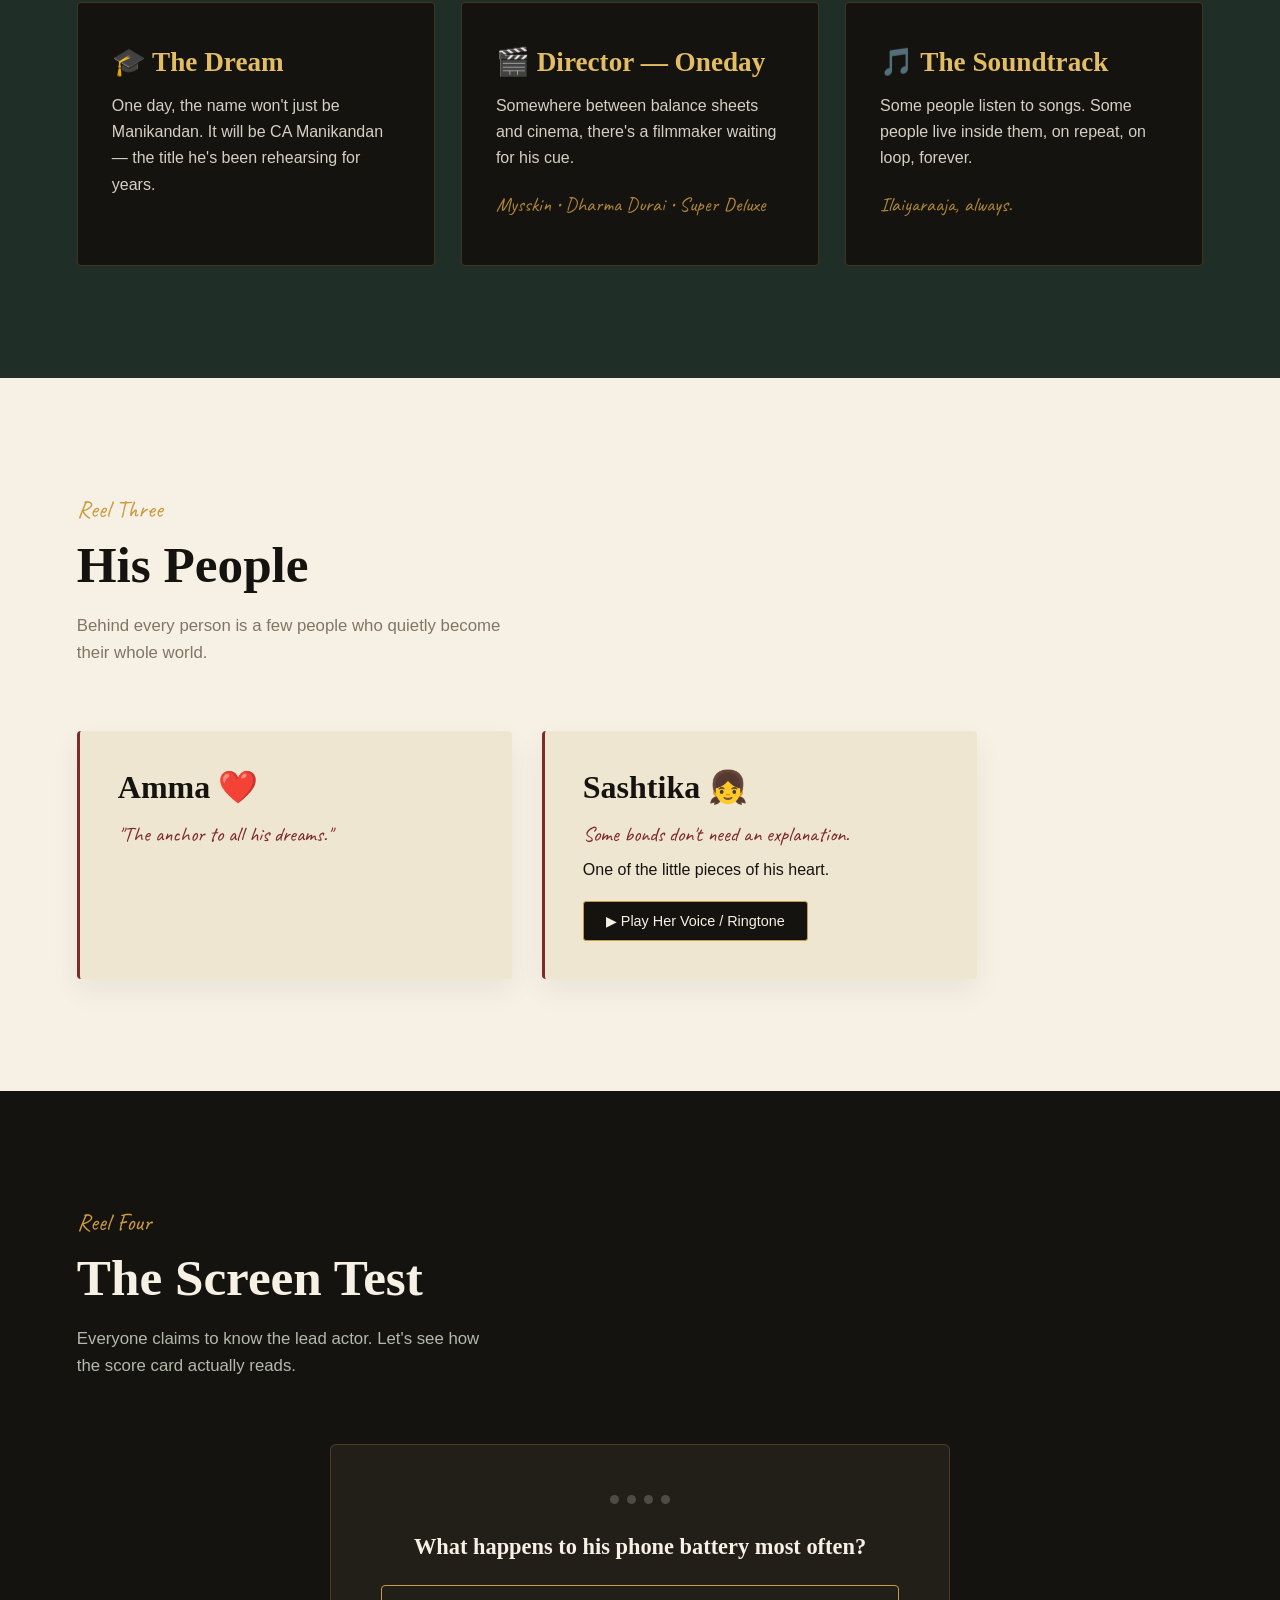
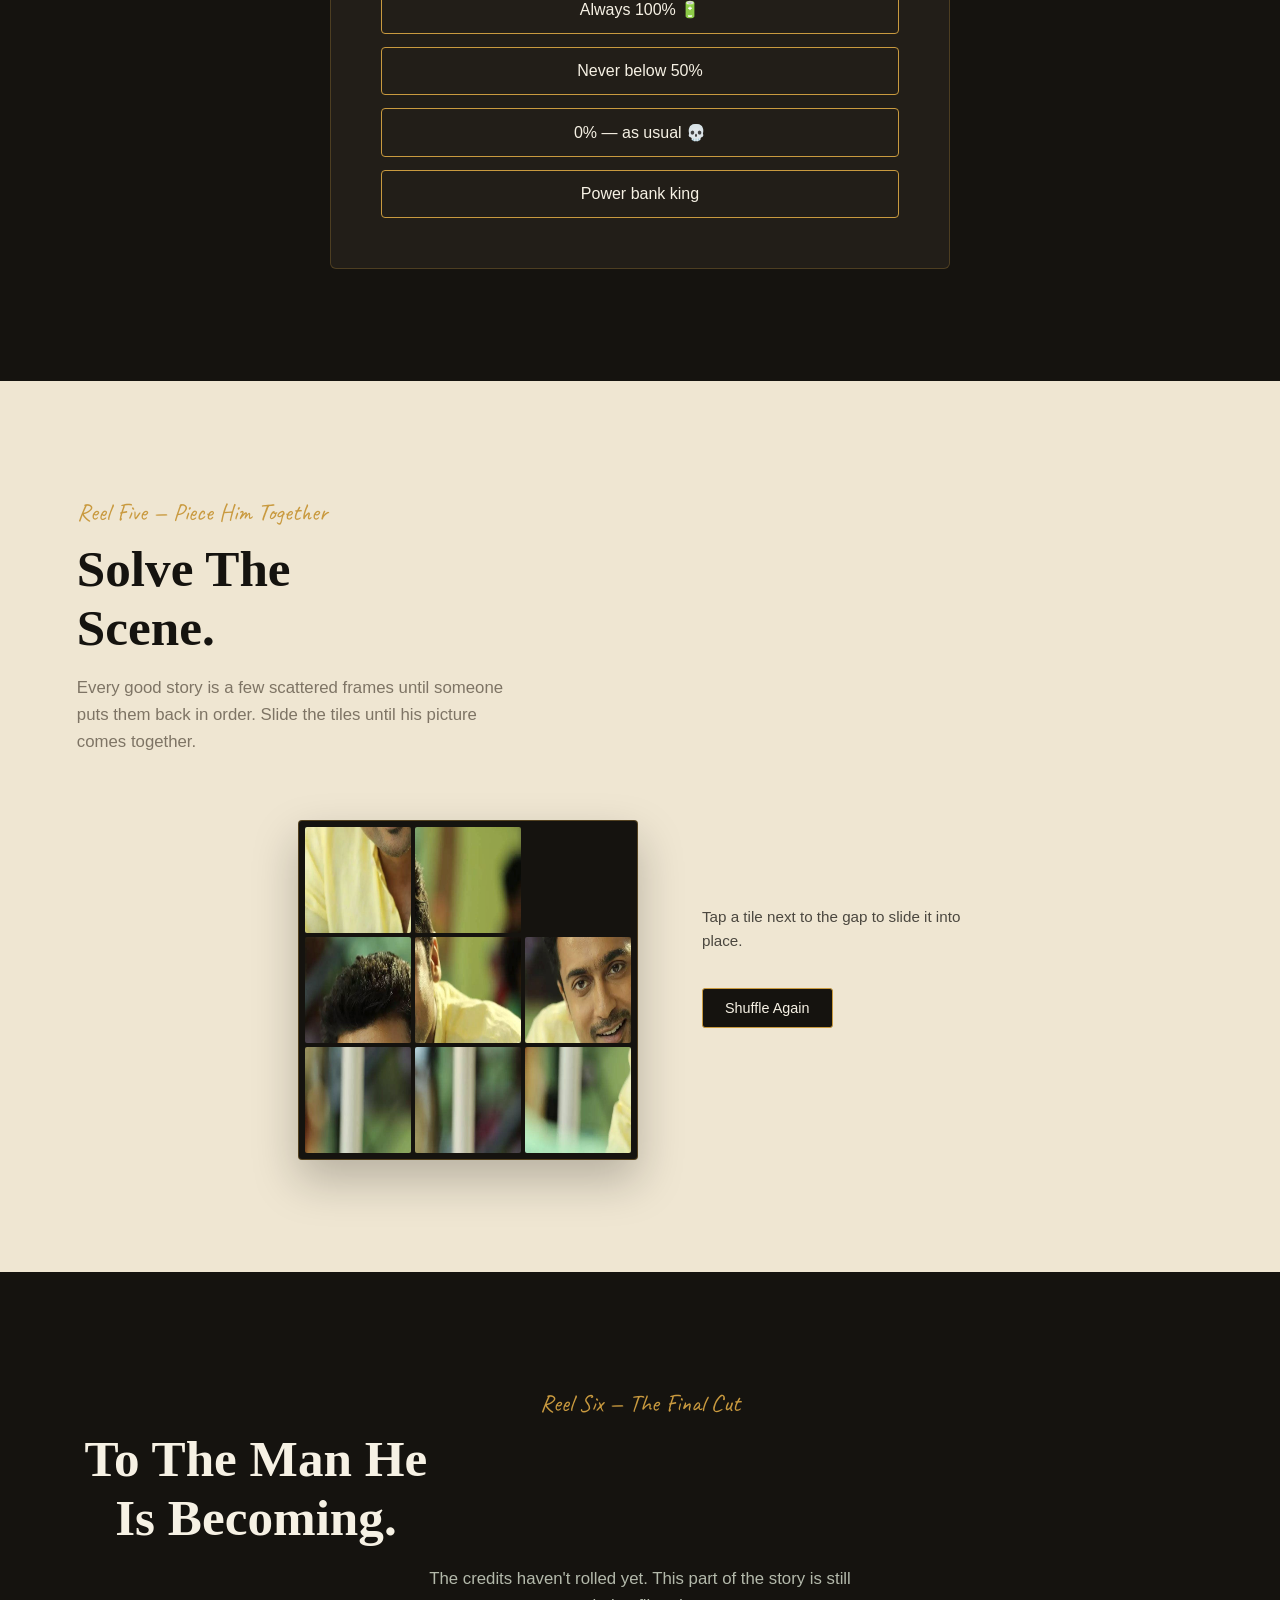
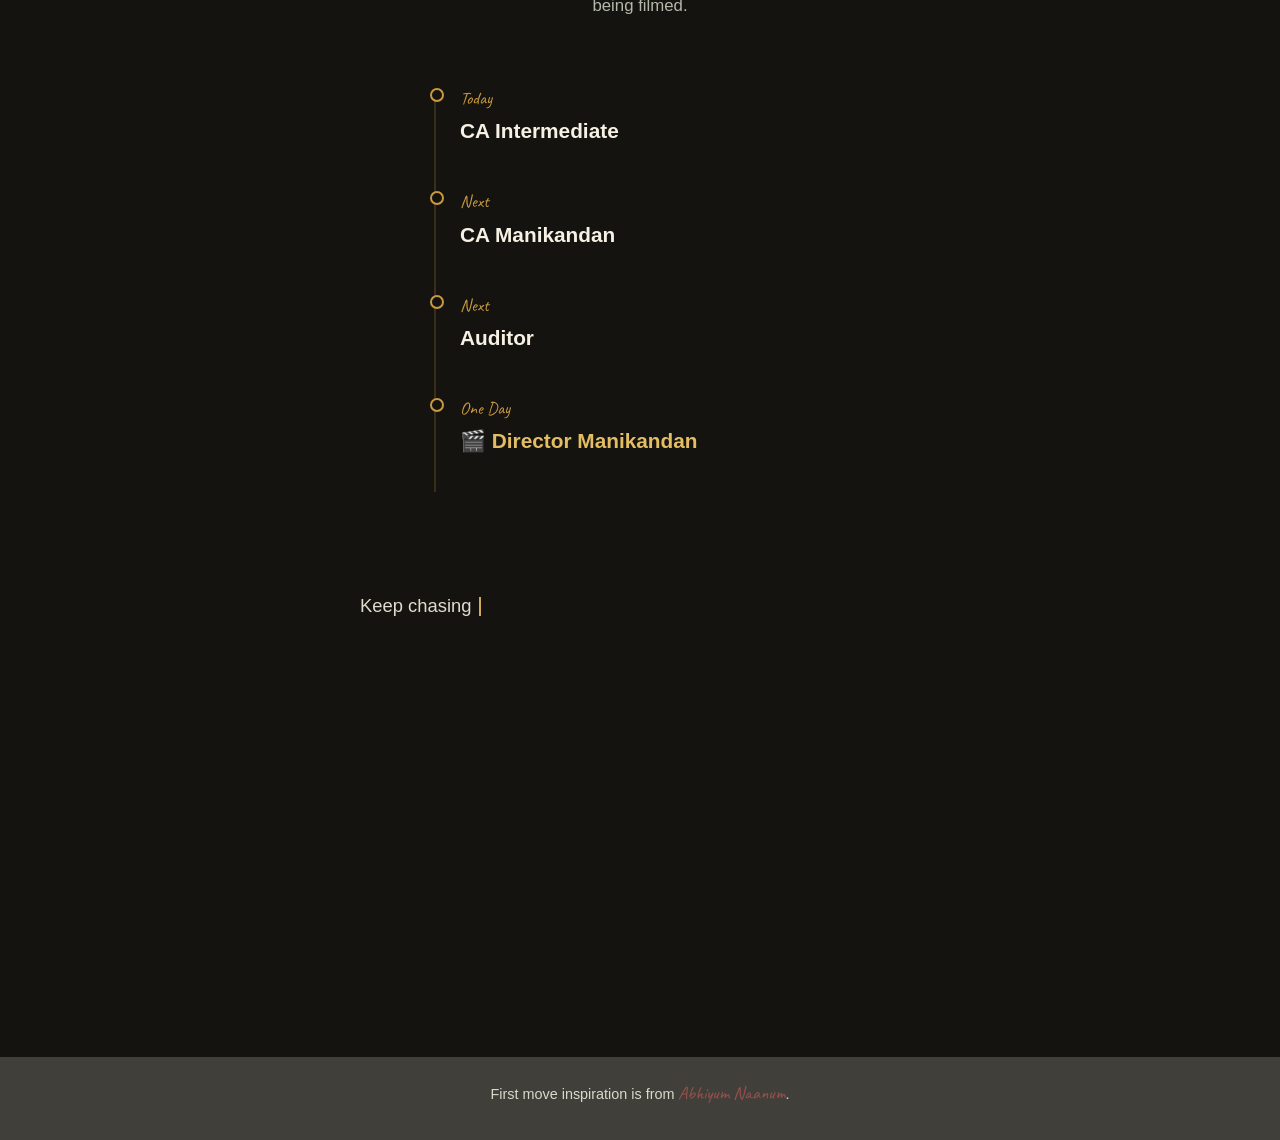
==== commit 89a7ba29: "Update index.html" ====
--- a/index.html
+++ b/index.html
@@ -72,7 +72,7 @@
                 <div class="film-still">
                     <span class="take-tag">TAKE 01</span>
                     <!-- Change "surya_img.jpeg" to your downloaded hero image name if needed -->
-                    <img src="surya_img.jpeg" alt="Manikandan">
+                    <img src="Main_img.jpeg" alt="Manikandan">
                     <span class="still-caption">Manikandan ♡</span>
                 </div>
             </div>
@@ -89,26 +89,26 @@
         <!-- FILM STRIP GALLERY (duplicated once for seamless loop) -->
         <div class="filmstrip-wrap">
             <div class="filmstrip-track" id="filmstripTrack">
-                <div class="polaroid" onclick="openModal('Ayappan_img.jpg', 'Fav God — Iyyappa ♡')" tabindex="0">
+                <div class="polaroid" onclick="openModal('ayappan_video.mp4', 'Fav God — Iyyappa ♡', 'video')" tabindex="0">
                     <div class="polaroid-cover">
                         <img src="Ayappan_img.jpg" alt="Fav God" class="polaroid-box-img">
-                        <span class="reveal-hint">Click to reveal</span>
+                        <span class="reveal-hint">▶ Click to play</span>
                     </div>
                     <p>Fav God ♡</p>
                 </div>
 
-                <div class="polaroid" onclick="openModal('Thiruchendur_img.jpg', 'Fav Temple — Thiruchendur ♡')" tabindex="0">
+                <div class="polaroid" onclick="openModal('murugan_video.mp4', 'Fav Temple — Thiruchendur ♡', 'video')" tabindex="0">
                     <div class="polaroid-cover">
                         <img src="Thiruchendur_img.jpg" alt="Fav Temple" class="polaroid-box-img">
-                        <span class="reveal-hint">Click to reveal</span>
+                        <span class="reveal-hint">▶ Click to play</span>
                     </div>
                     <p>Fav Temple ♡</p>
                 </div>
 
-                <div class="polaroid" onclick="openModal('ilayaraja_image.jpg', 'Fav Music — Ilaiyaraaja ♡')" tabindex="0">
+                <div class="polaroid" onclick="openModal('ilayaraja_video.mp4', 'Fav Music — Ilaiyaraaja ♡', 'video')" tabindex="0">
                     <div class="polaroid-cover">
                         <img src="ilayaraja.jpg" alt="Fav Music" class="polaroid-box-img">
-                        <span class="reveal-hint">Click to reveal</span>
+                        <span class="reveal-hint">▶ Click to play</span>
                     </div>
                     <p>Fav Music ♡</p>
                 </div>
@@ -121,10 +121,10 @@
                     <p>Fav Hero ♡</p>
                 </div>
 
-                <div class="polaroid" onclick="openModal('nayanthara_img.jpg', 'Fav Heroine — Nayanthara ♡')" tabindex="0">
+                <div class="polaroid" onclick="openModal('nayan_video.mp4', 'Fav Heroine — Nayanthara ♡', 'video')" tabindex="0">
                     <div class="polaroid-cover">
                         <img src="nayanthara_img.jpg" alt="Fav Heroine" class="polaroid-box-img">
-                        <span class="reveal-hint">Click to reveal</span>
+                        <span class="reveal-hint">▶ Click to play</span>
                     </div>
                     <p>Fav Heroine ♡</p>
                 </div>
@@ -172,7 +172,8 @@
                 <h2>Sashtika 👧</h2>
                 <p class="caption-line">Some bonds don't need an explanation.</p>
                 <p>One of the little pieces of his heart.</p>
-                <audio id="specialAudio" src="path_to_audio_file.mp3"></audio>
+                <!-- Put audio.mp4 and puzzle_img (e.g. puzzle_img.jpg) in the SAME folder as this HTML file -->
+                <audio id="specialAudio" src="audio.mp3"></audio>
                 <button class="play-btn" onclick="playAudio()">▶ Play Her Voice / Ringtone</button>
             </div>
         </div>
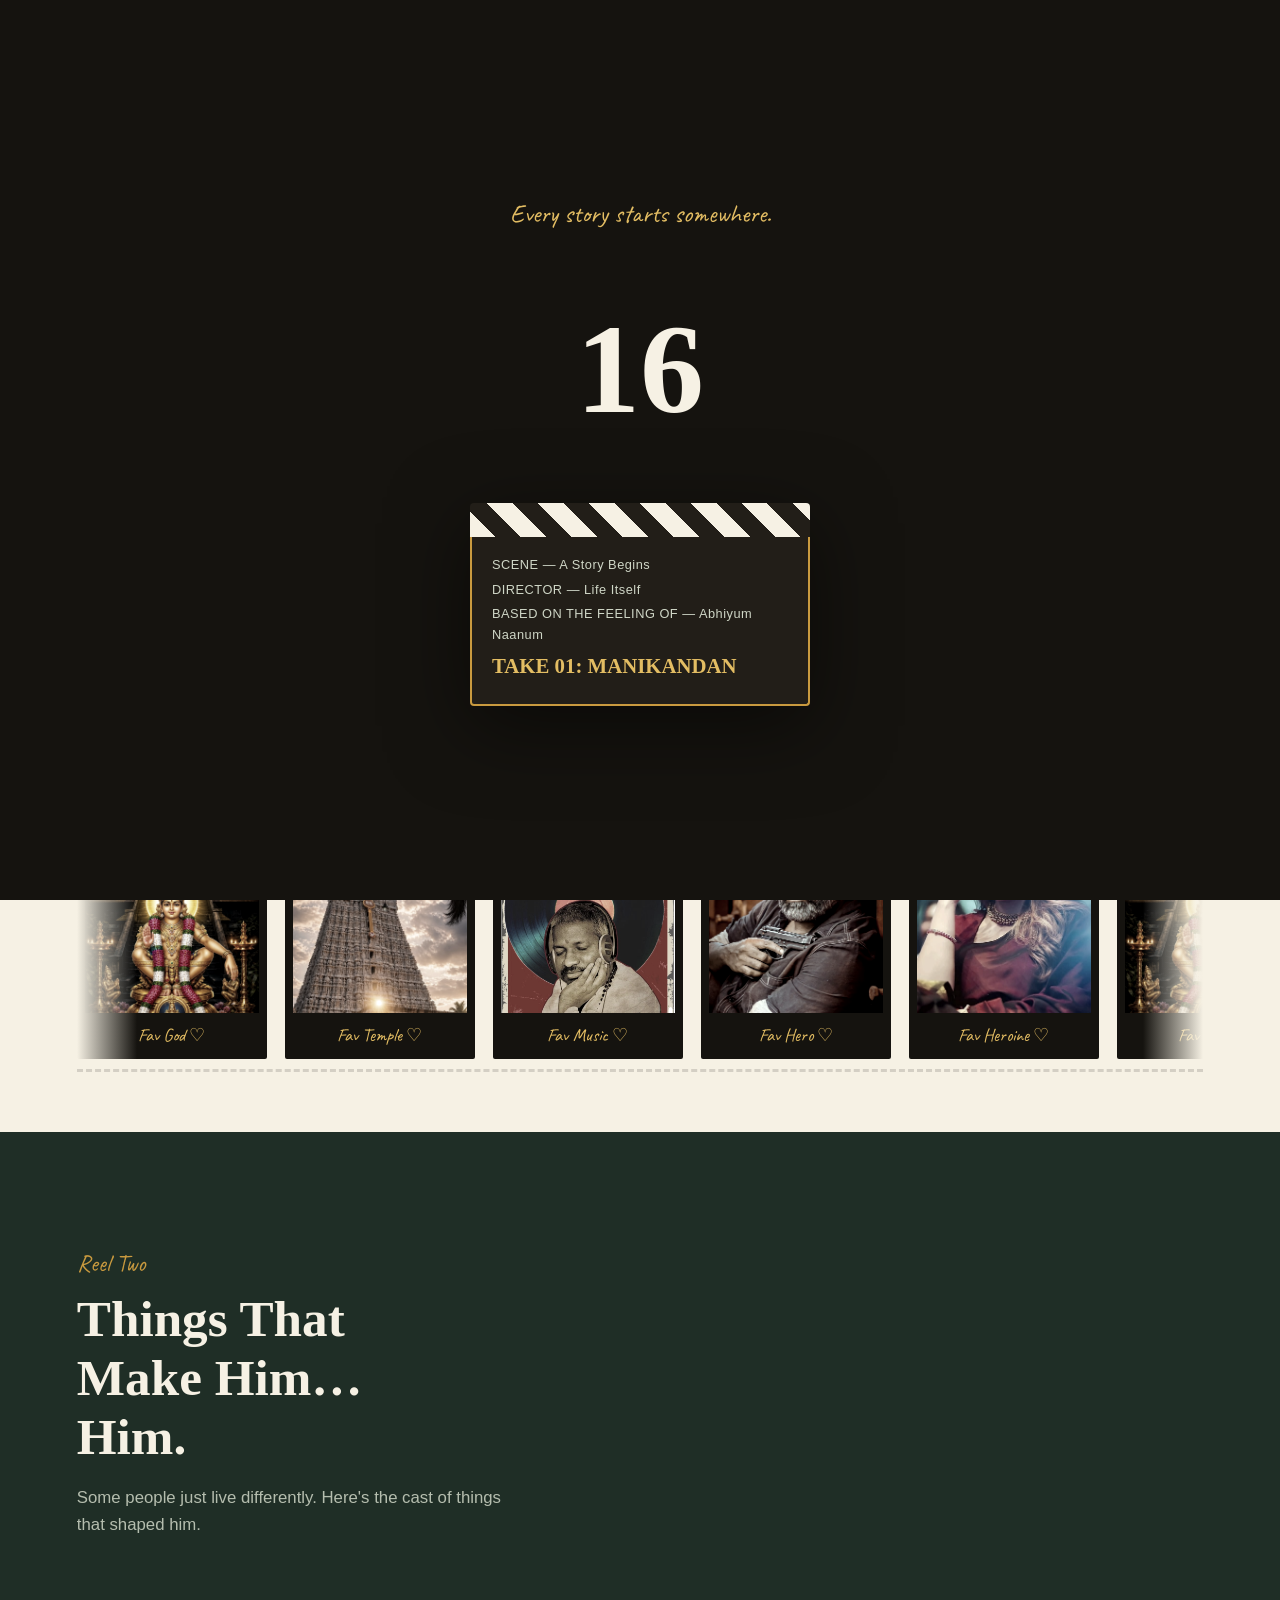
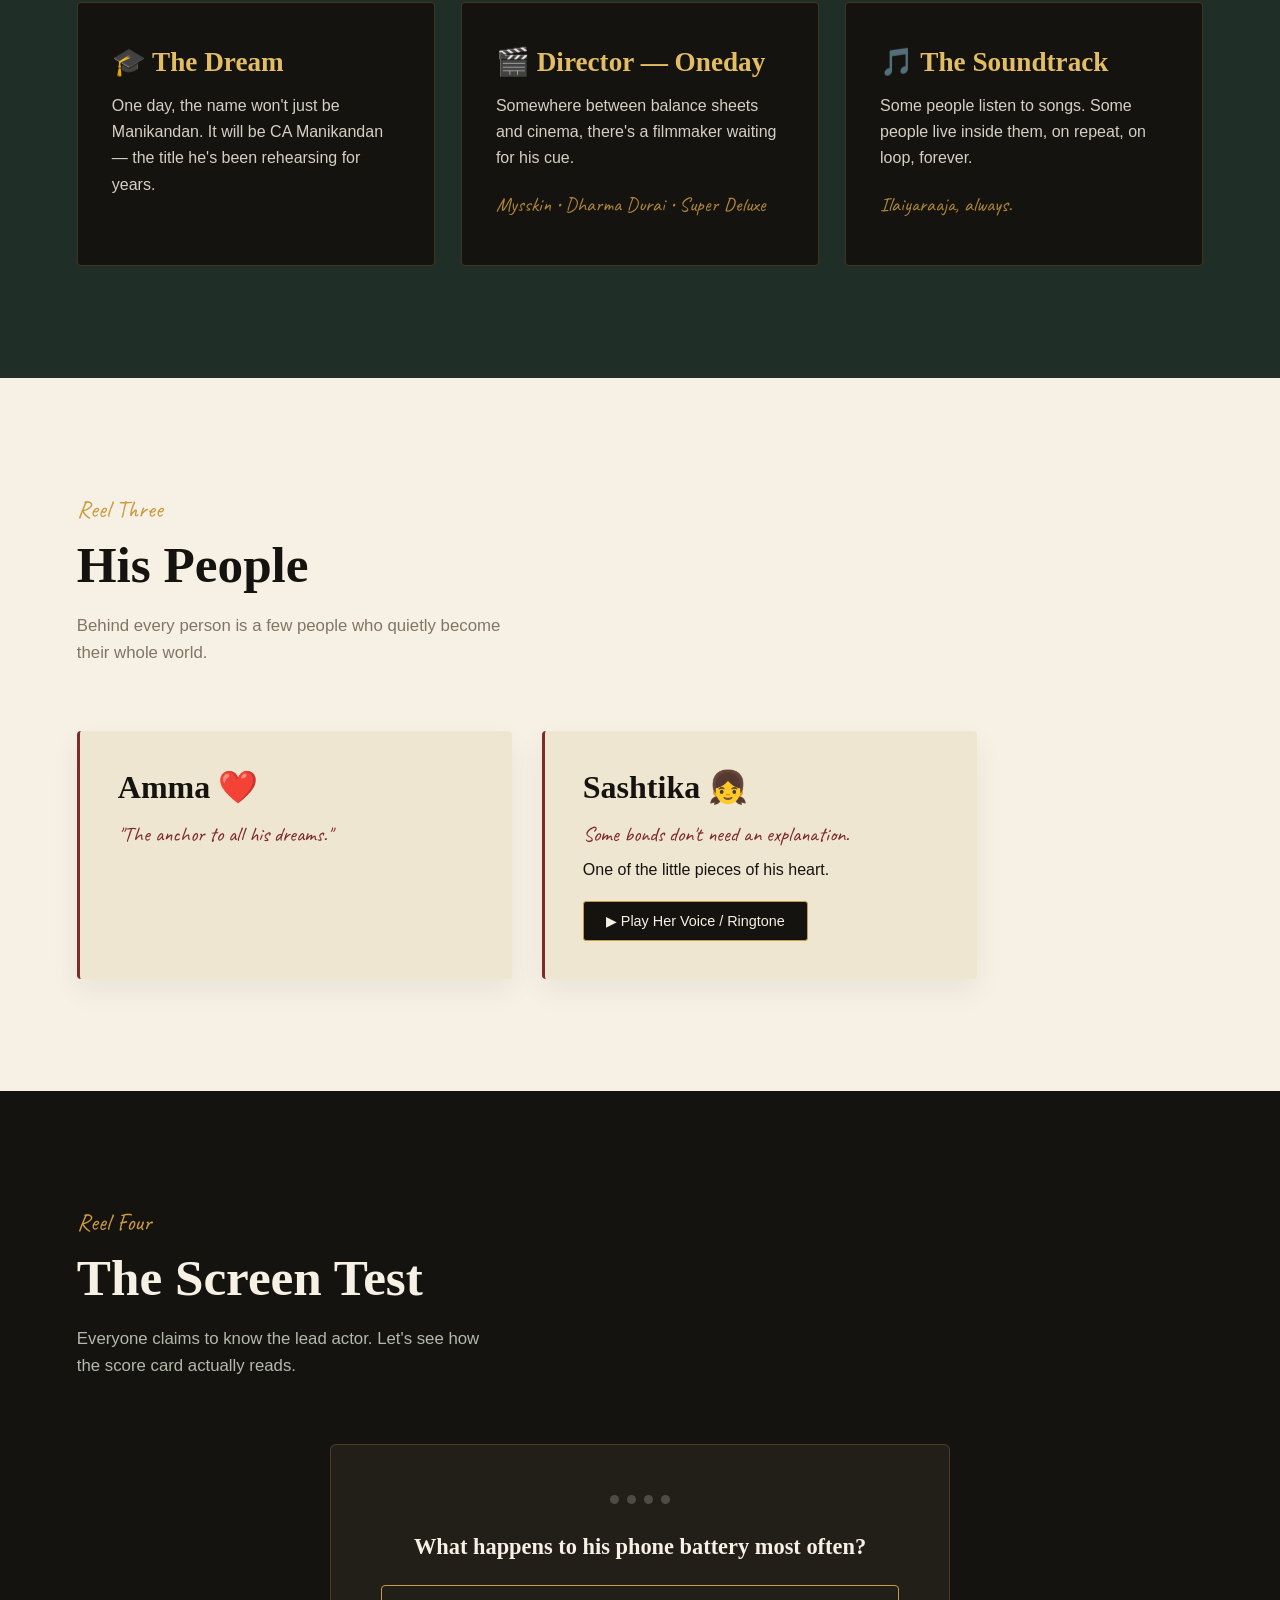
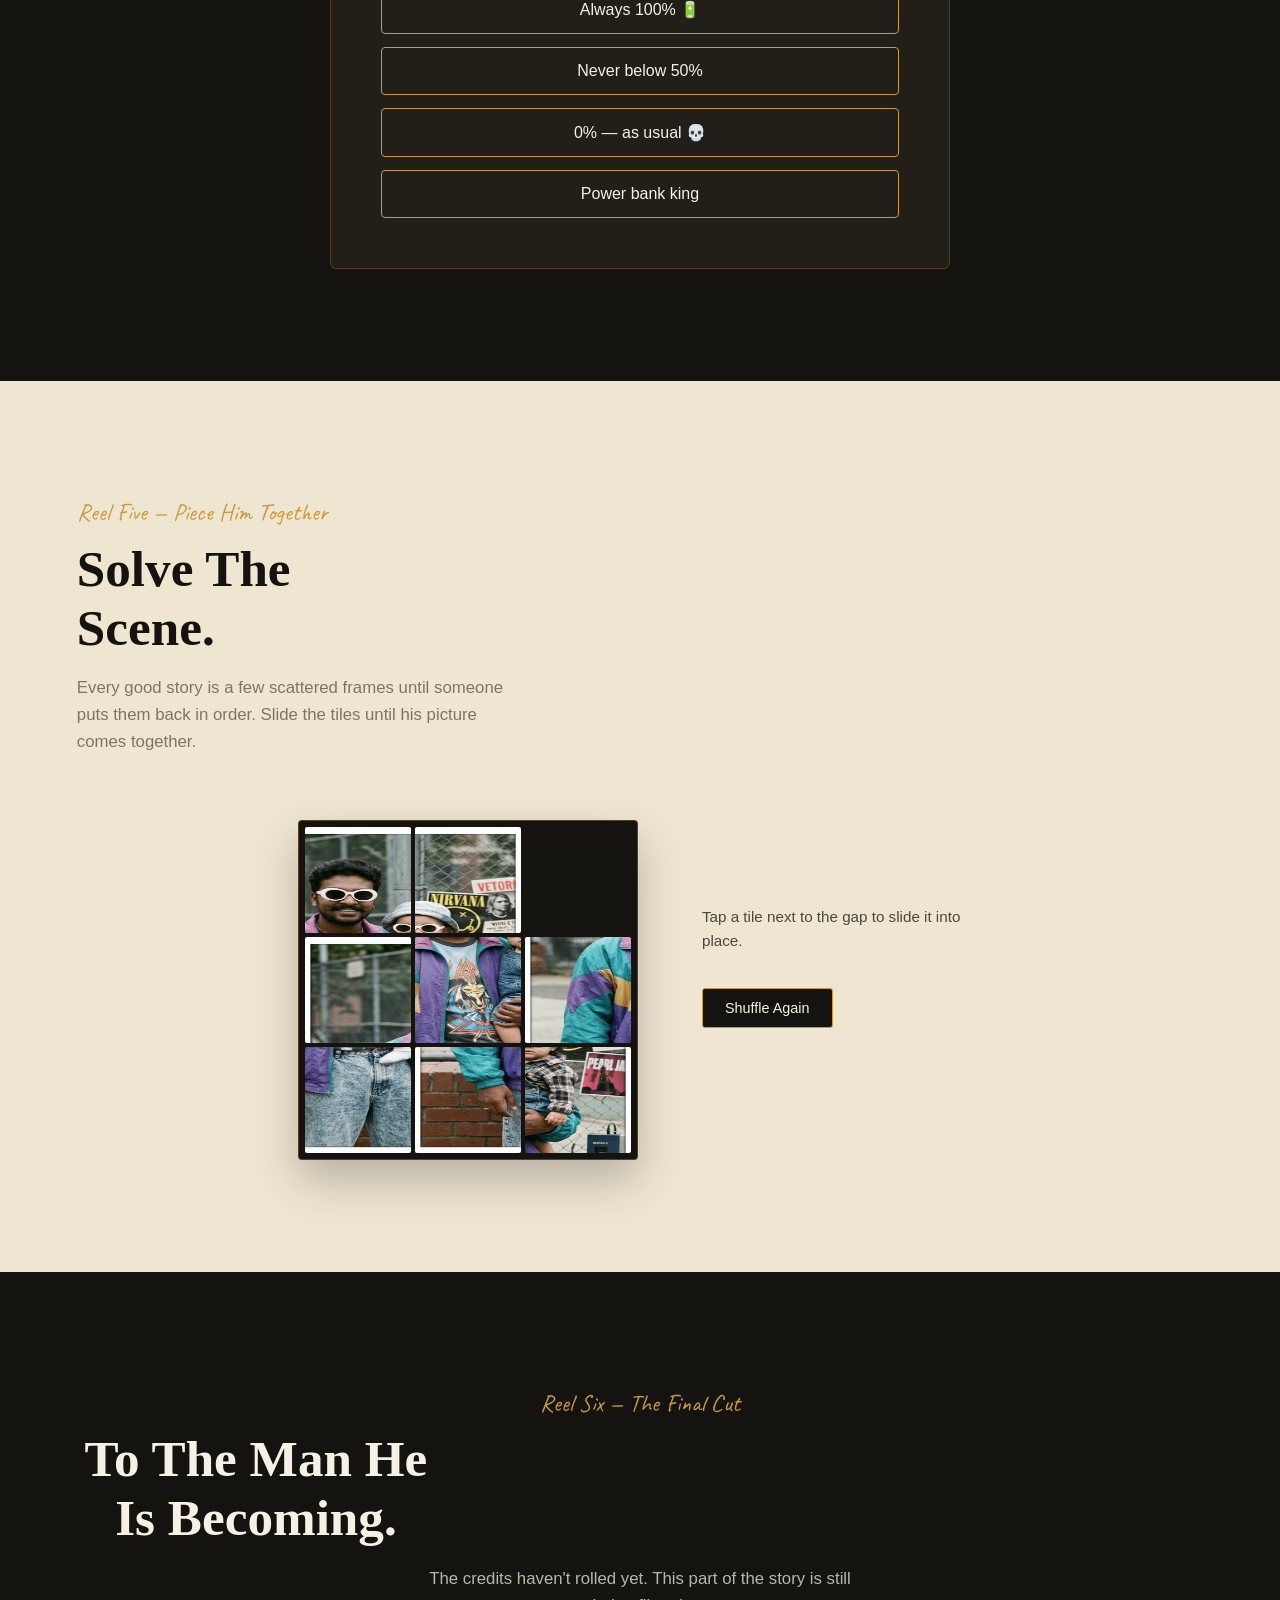
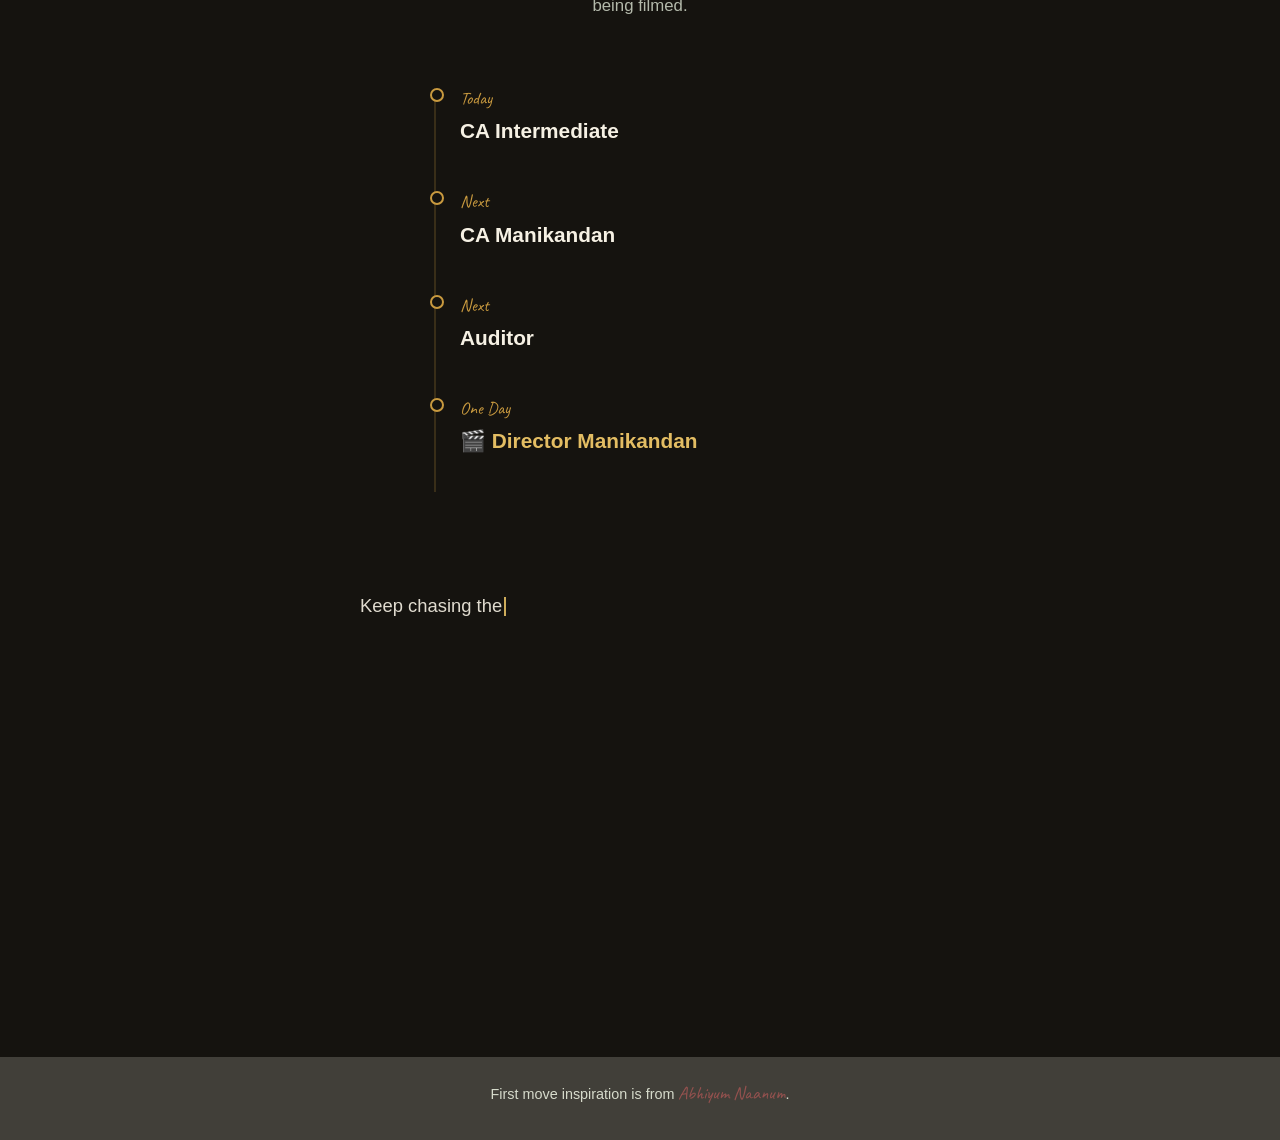
==== commit a3d46efd: "Update index.html" ====
--- a/index.html
+++ b/index.html
@@ -107,7 +107,7 @@
 
                 <div class="polaroid" onclick="openModal('ilayaraja_video.mp4', 'Fav Music — Ilaiyaraaja ♡', 'video')" tabindex="0">
                     <div class="polaroid-cover">
-                        <img src="ilayaraja.jpg" alt="Fav Music" class="polaroid-box-img">
+                        <img src="Ilayaraja.jpg" alt="Fav Music" class="polaroid-box-img">
                         <span class="reveal-hint">▶ Click to play</span>
                     </div>
                     <p>Fav Music ♡</p>
--- a/couple_unique.css
+++ b/couple_unique.css
@@ -463,7 +463,7 @@
     border: 1px solid rgba(201,154,63,0.35);
 }
 .puzzle-tile {
-    background-image: url('surya_img.jpeg');
+    background-image: url('puzzle_img.jpg');
     background-size: 300% 300%;
     border-radius: 2px;
     cursor: pointer;
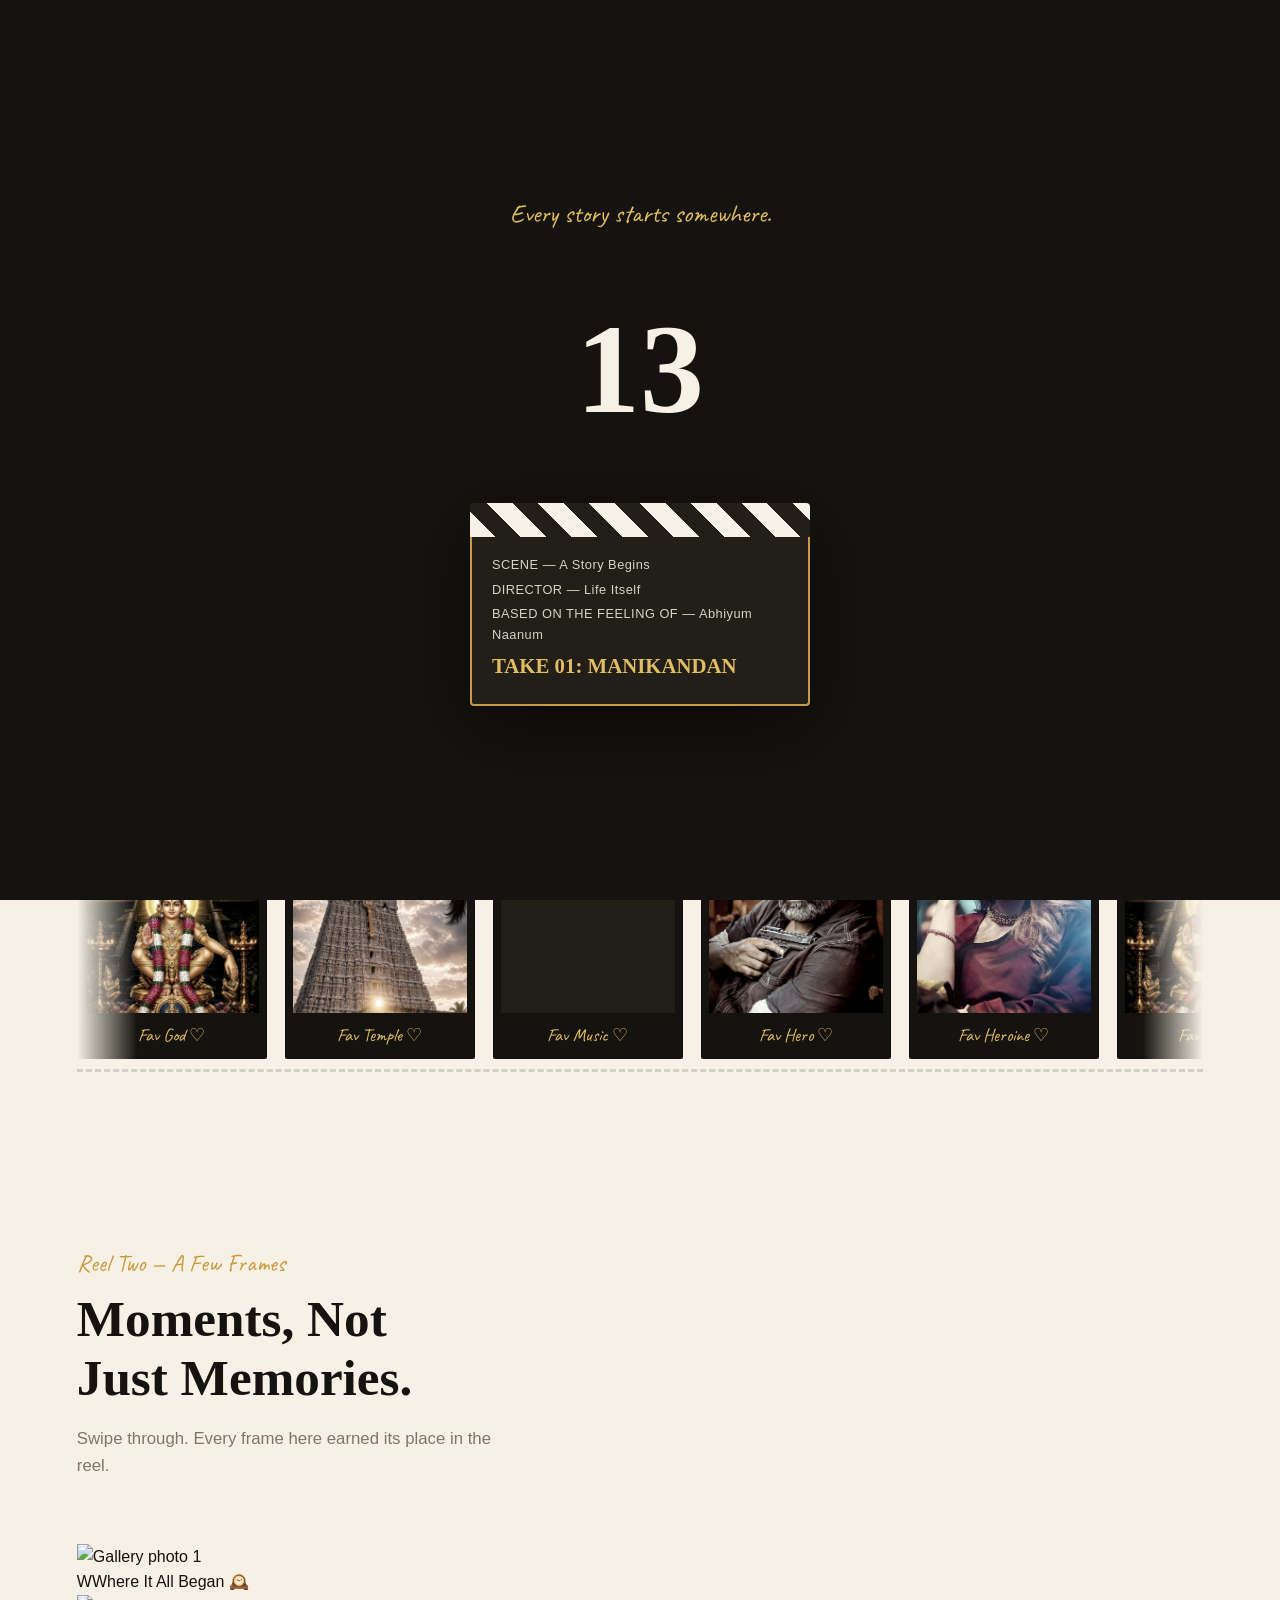
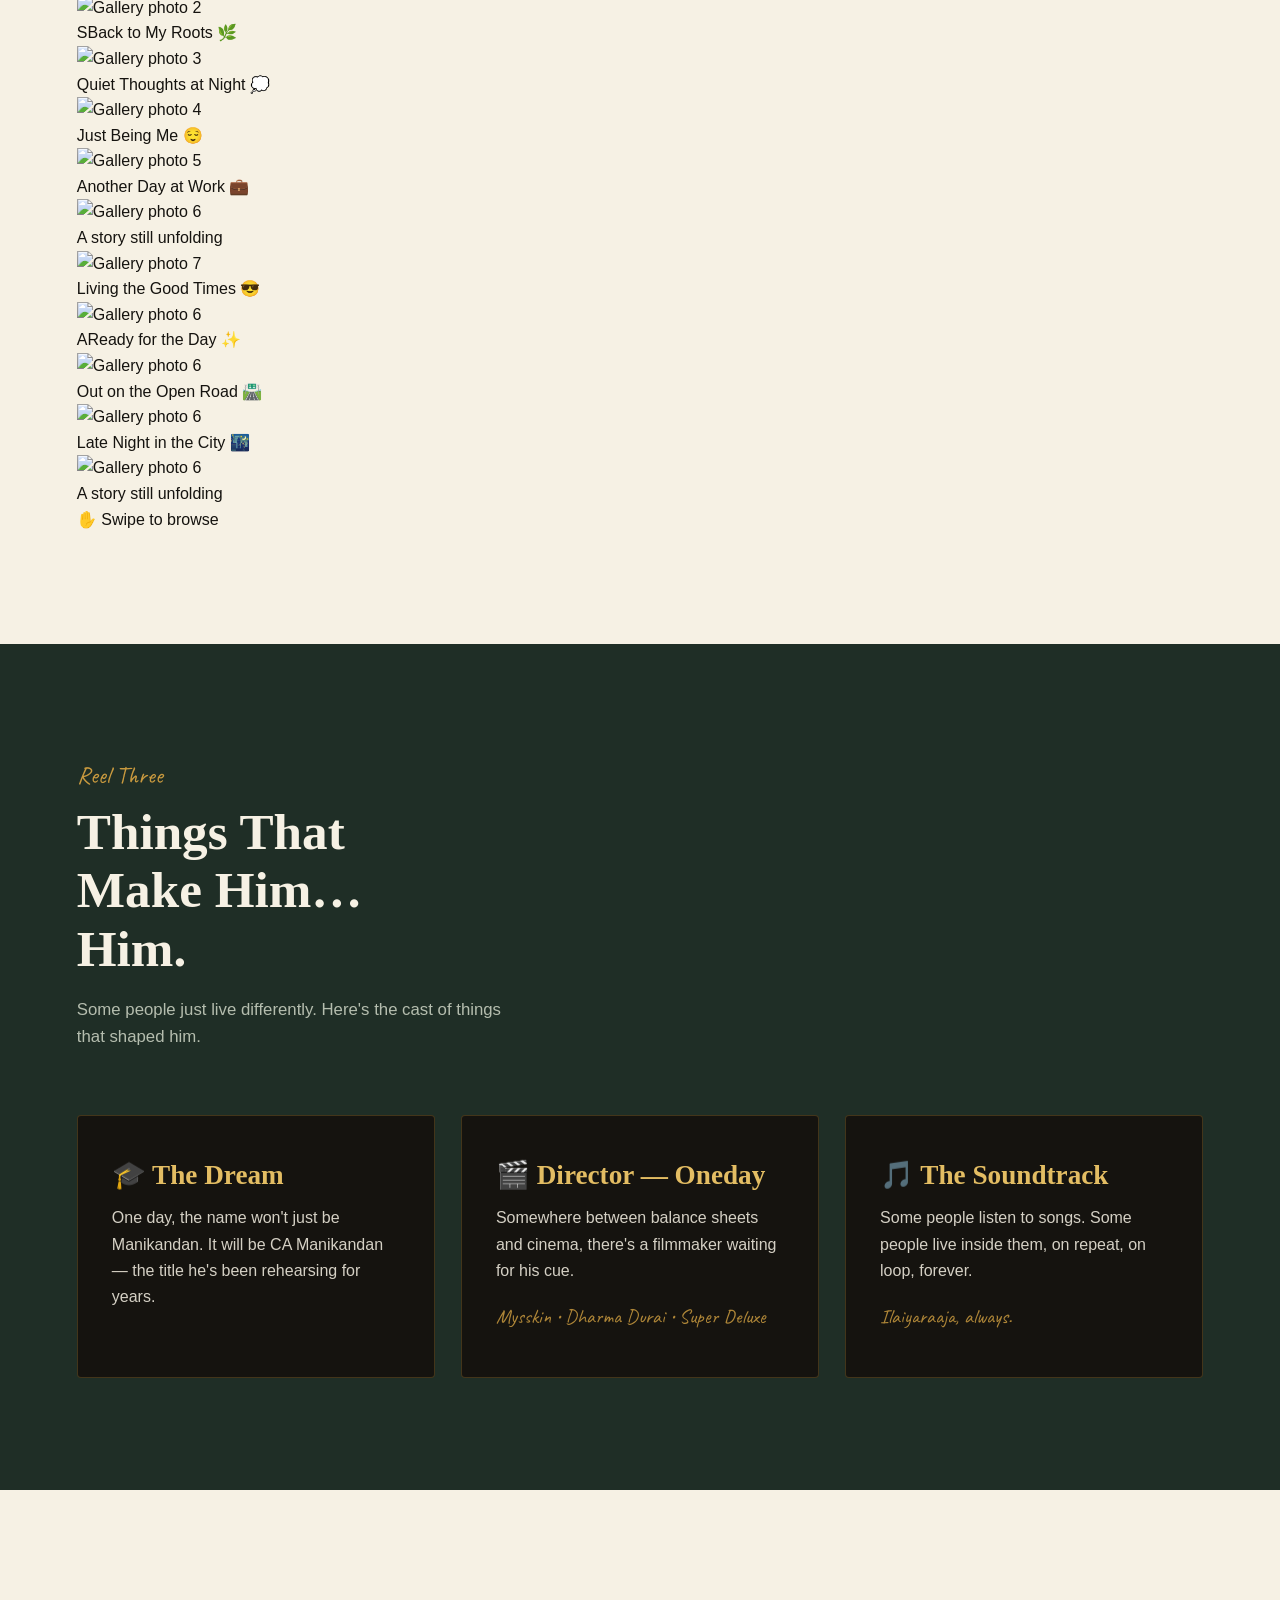
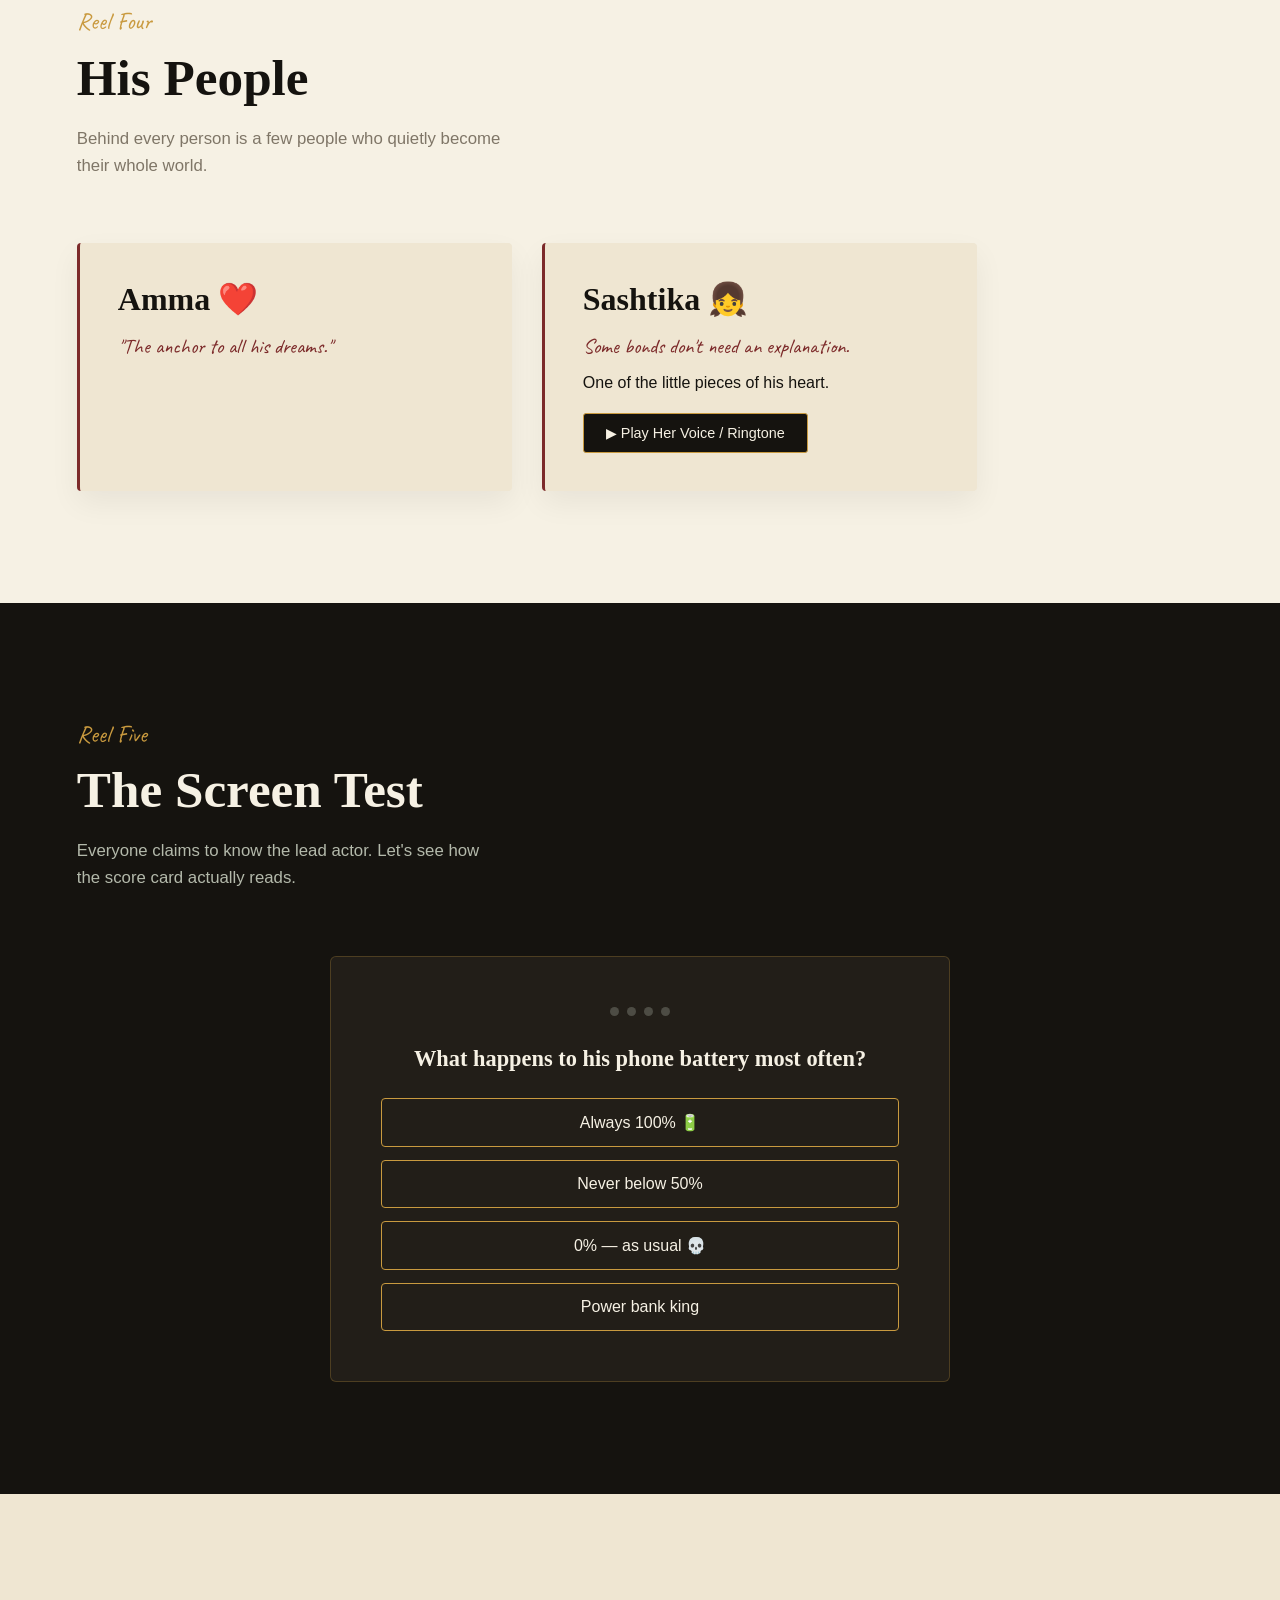
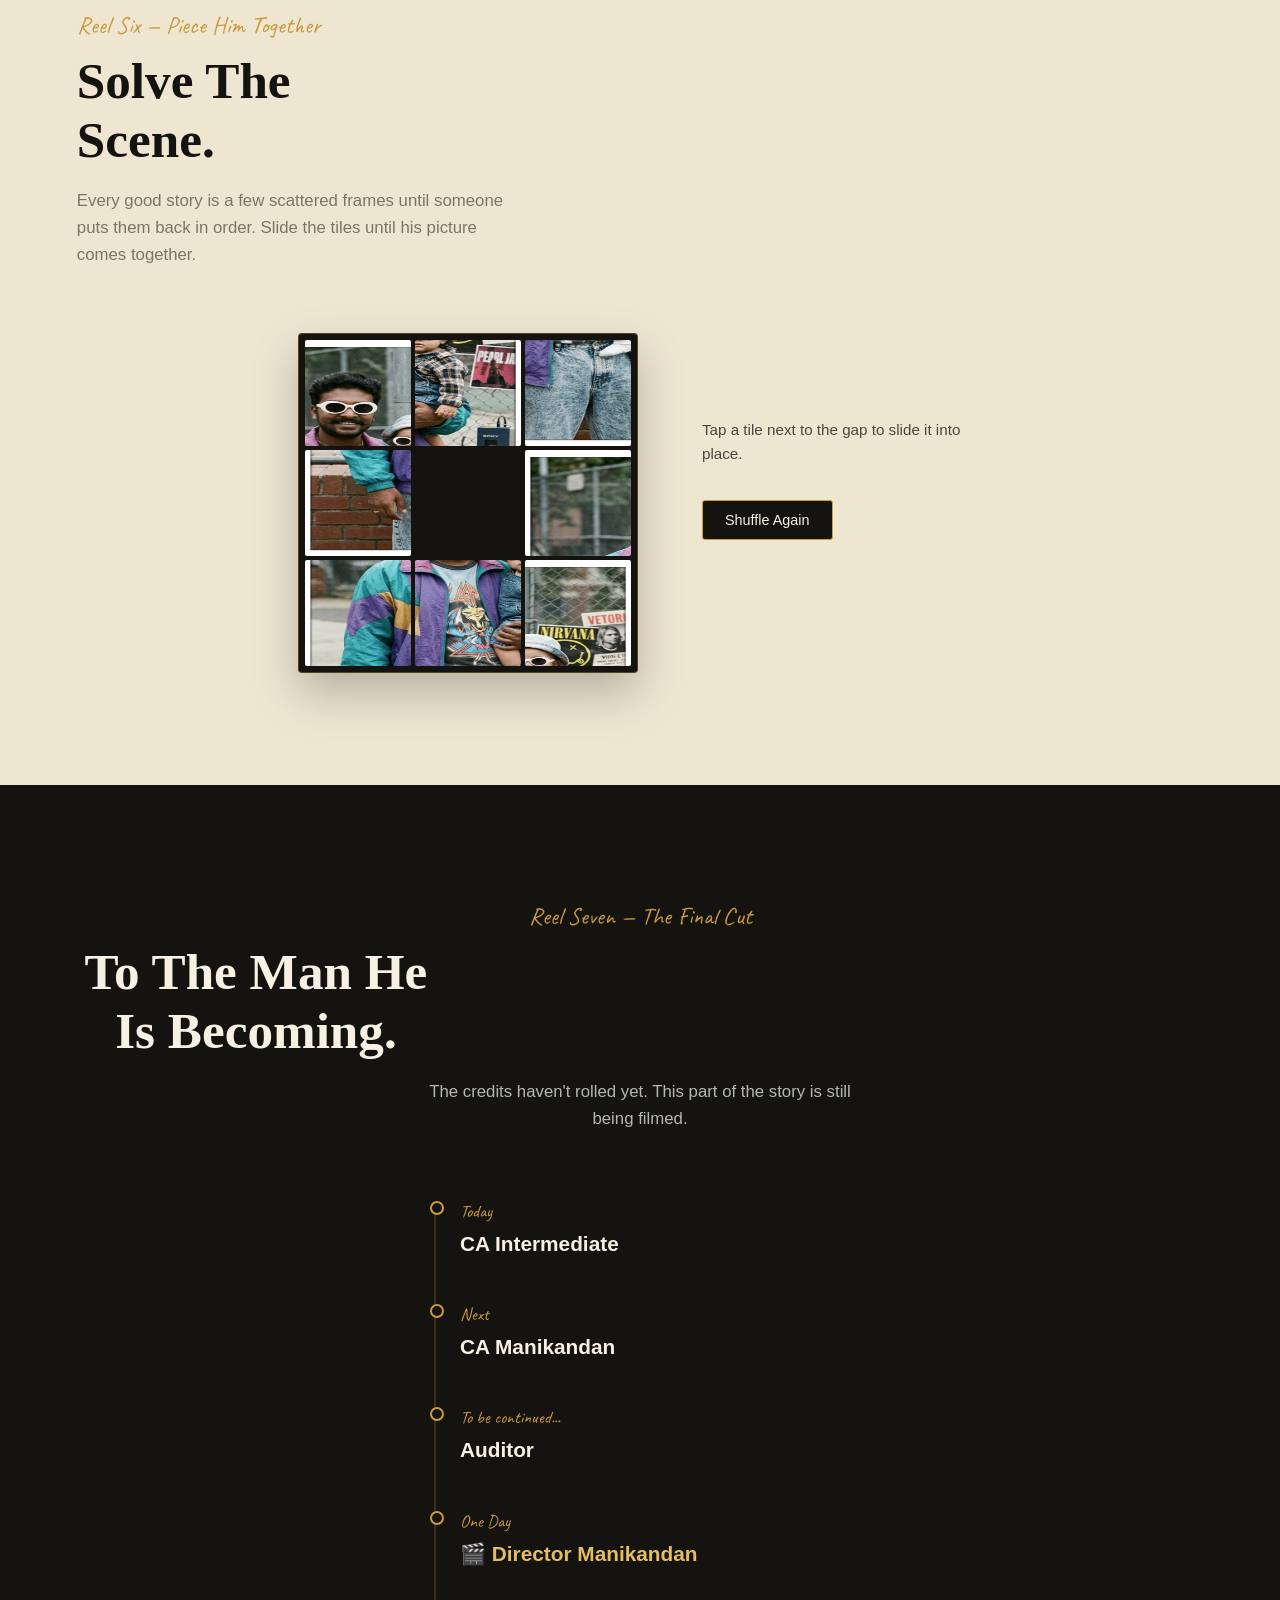
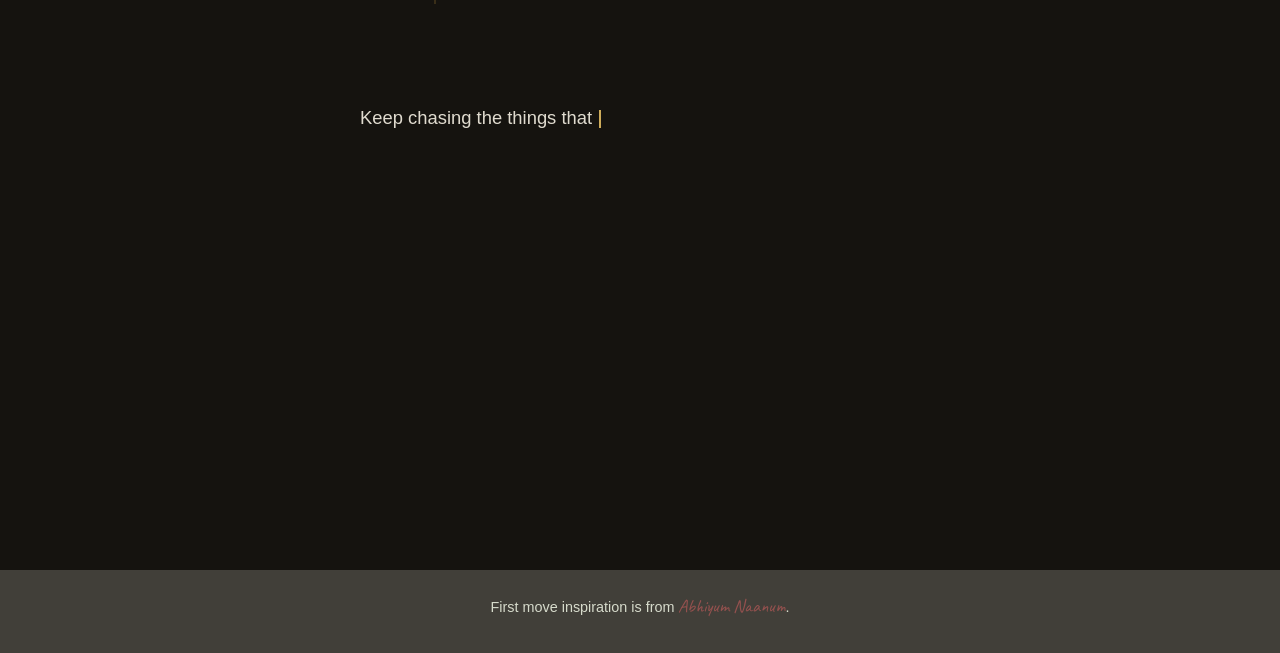
==== commit fc53bfe3: "Update index.html" ====
--- a/index.html
+++ b/index.html
@@ -35,6 +35,7 @@
         </button>
         <div class="nav-links" id="navLinks">
             <a href="#home">Home</a>
+            <a href="#gallery">Gallery</a>
             <a href="#world">His World</a>
             <a href="#people">His People</a>
             <a href="#game">Screen Test</a>
@@ -107,7 +108,7 @@
 
                 <div class="polaroid" onclick="openModal('ilayaraja_video.mp4', 'Fav Music — Ilaiyaraaja ♡', 'video')" tabindex="0">
                     <div class="polaroid-cover">
-                        <img src="Ilayaraja.jpg" alt="Fav Music" class="polaroid-box-img">
+                        <img src="ilayaraja.jpg" alt="Fav Music" class="polaroid-box-img">
                         <span class="reveal-hint">▶ Click to play</span>
                     </div>
                     <p>Fav Music ♡</p>
@@ -132,9 +133,71 @@
         </div>
     </section>
 
-    <!-- ACT TWO — HIS WORLD -->
+    <!-- ACT TWO — GALLERY -->
+    <section id="gallery" class="section-container">
+        <span class="chapter-tag">Reel Two — A Few Frames</span>
+        <h2 class="section-title">Moments, Not Just Memories.</h2>
+        <p class="section-subtitle">Swipe through. Every frame here earned its place in the reel.</p>
+
+        <div class="reel-carousel" id="reelCarousel">
+            <div class="carousel-viewport" id="carouselViewport">
+                <!-- Replace each src below with your own photo filenames. Add or remove <div class="carousel-slide"> blocks freely. -->
+                <div class="carousel-track" id="carouselTrack">
+                    <div class="carousel-slide">
+                        <img src="photo_7.jpeg" alt="Gallery photo 1">
+                        <p class="slide-caption">WWhere It All Began 🕰️</p>
+                    </div>
+                    <div class="carousel-slide">
+                        <img src="photo_2.jpeg" alt="Gallery photo 2">
+                        <p class="slide-caption">SBack to My Roots 🌿</p>
+                    </div>
+                    <div class="carousel-slide">
+                        <img src="photo_3.jpeg" alt="Gallery photo 3">
+                        <p class="slide-caption">Quiet Thoughts at Night 💭</p>
+                    </div>
+                    <div class="carousel-slide">
+                        <img src="photo_4.jpeg" alt="Gallery photo 4">
+                        <p class="slide-caption">Just Being Me 😌</p>
+                    </div>
+                    <div class="carousel-slide">
+                        <img src="photo_5.jpeg" alt="Gallery photo 5">
+                        <p class="slide-caption">Another Day at Work 💼</p>
+                    </div>
+                    <div class="carousel-slide">
+                        <img src="photo_6.jpeg" alt="Gallery photo 6">
+                        <p class="slide-caption">A story still unfolding</p>
+                    </div>
+                                        <div class="carousel-slide">
+                        <img src="photo_1.jpeg" alt="Gallery photo 7">
+                        <p class="slide-caption">Living the Good Times 😎</p>
+                    </div>
+                                        <div class="carousel-slide">
+                        <img src="photo_8.jpeg" alt="Gallery photo 6">
+                        <p class="slide-caption">AReady for the Day ✨</p>
+                    </div>
+                                        <div class="carousel-slide">
+                        <img src="photo_9.jpeg" alt="Gallery photo 6">
+                        <p class="slide-caption">Out on the Open Road 🛣️</p>
+                    </div>
+                                        <div class="carousel-slide">
+                        <img src="photo_10.jpeg" alt="Gallery photo 6">
+                        <p class="slide-caption">Late Night in the City 🌃</p>
+                    </div>
+                                        <div class="carousel-slide">
+                        <img src="photo_11.jpeg" alt="Gallery photo 6">
+                        <p class="slide-caption">A story still unfolding</p>
+                    </div>
+                </div>
+            </div>
+        </div>
+
+        <p class="swipe-hint" id="swipeHint">✋ Swipe to browse</p>
+        <div class="carousel-dots" id="carouselDots"></div>
+    </section>
+
+    <!-- ACT THREE — HIS WORLD -->
     <section id="world" class="section-container">
-        <span class="chapter-tag">Reel Two</span>
+        <span class="chapter-tag">Reel Three</span>
         <h2 class="section-title">Things That Make Him… Him.</h2>
         <p class="section-subtitle">Some people just live differently. Here's the cast of things that shaped him.</p>
 
@@ -158,7 +221,7 @@
 
     <!-- ACT THREE — HIS PEOPLE -->
     <section id="people" class="section-container">
-        <span class="chapter-tag">Reel Three</span>
+        <span class="chapter-tag">Reel Four</span>
         <h2 class="section-title">His People</h2>
         <p class="section-subtitle">Behind every person is a few people who quietly become their whole world.</p>
 
@@ -181,7 +244,7 @@
 
     <!-- ACT FOUR — THE SCREEN TEST -->
     <section id="game" class="section-container">
-        <span class="chapter-tag">Reel Four</span>
+        <span class="chapter-tag">Reel Five</span>
         <h2 class="section-title">The Screen Test</h2>
         <p class="section-subtitle">Everyone claims to know the lead actor. Let's see how the score card actually reads.</p>
 
@@ -197,7 +260,7 @@
 
     <!-- ACT FIVE — THE PUZZLE -->
     <section id="puzzle" class="section-container">
-        <span class="chapter-tag">Reel Five — Piece Him Together</span>
+        <span class="chapter-tag">Reel Six — Piece Him Together</span>
         <h2 class="section-title">Solve The Scene.</h2>
         <p class="section-subtitle">Every good story is a few scattered frames until someone puts them back in order. Slide the tiles until his picture comes together.</p>
 
@@ -213,7 +276,7 @@
 
     <!-- ACT SIX — HIS FUTURE -->
     <section id="future" class="section-container">
-        <span class="chapter-tag">Reel Six — The Final Cut</span>
+        <span class="chapter-tag">Reel Seven — The Final Cut</span>
         <h2 class="section-title">To The Man He Is Becoming.</h2>
         <p class="section-subtitle">The credits haven't rolled yet. This part of the story is still being filmed.</p>
 
@@ -227,7 +290,7 @@
                 <h4>CA Manikandan</h4>
             </div>
             <div class="timeline-frame">
-                <span class="tag">Next</span>
+                <span class="tag">To be continued...</span>
                 <h4>Auditor</h4>
             </div>
             <div class="timeline-frame final">
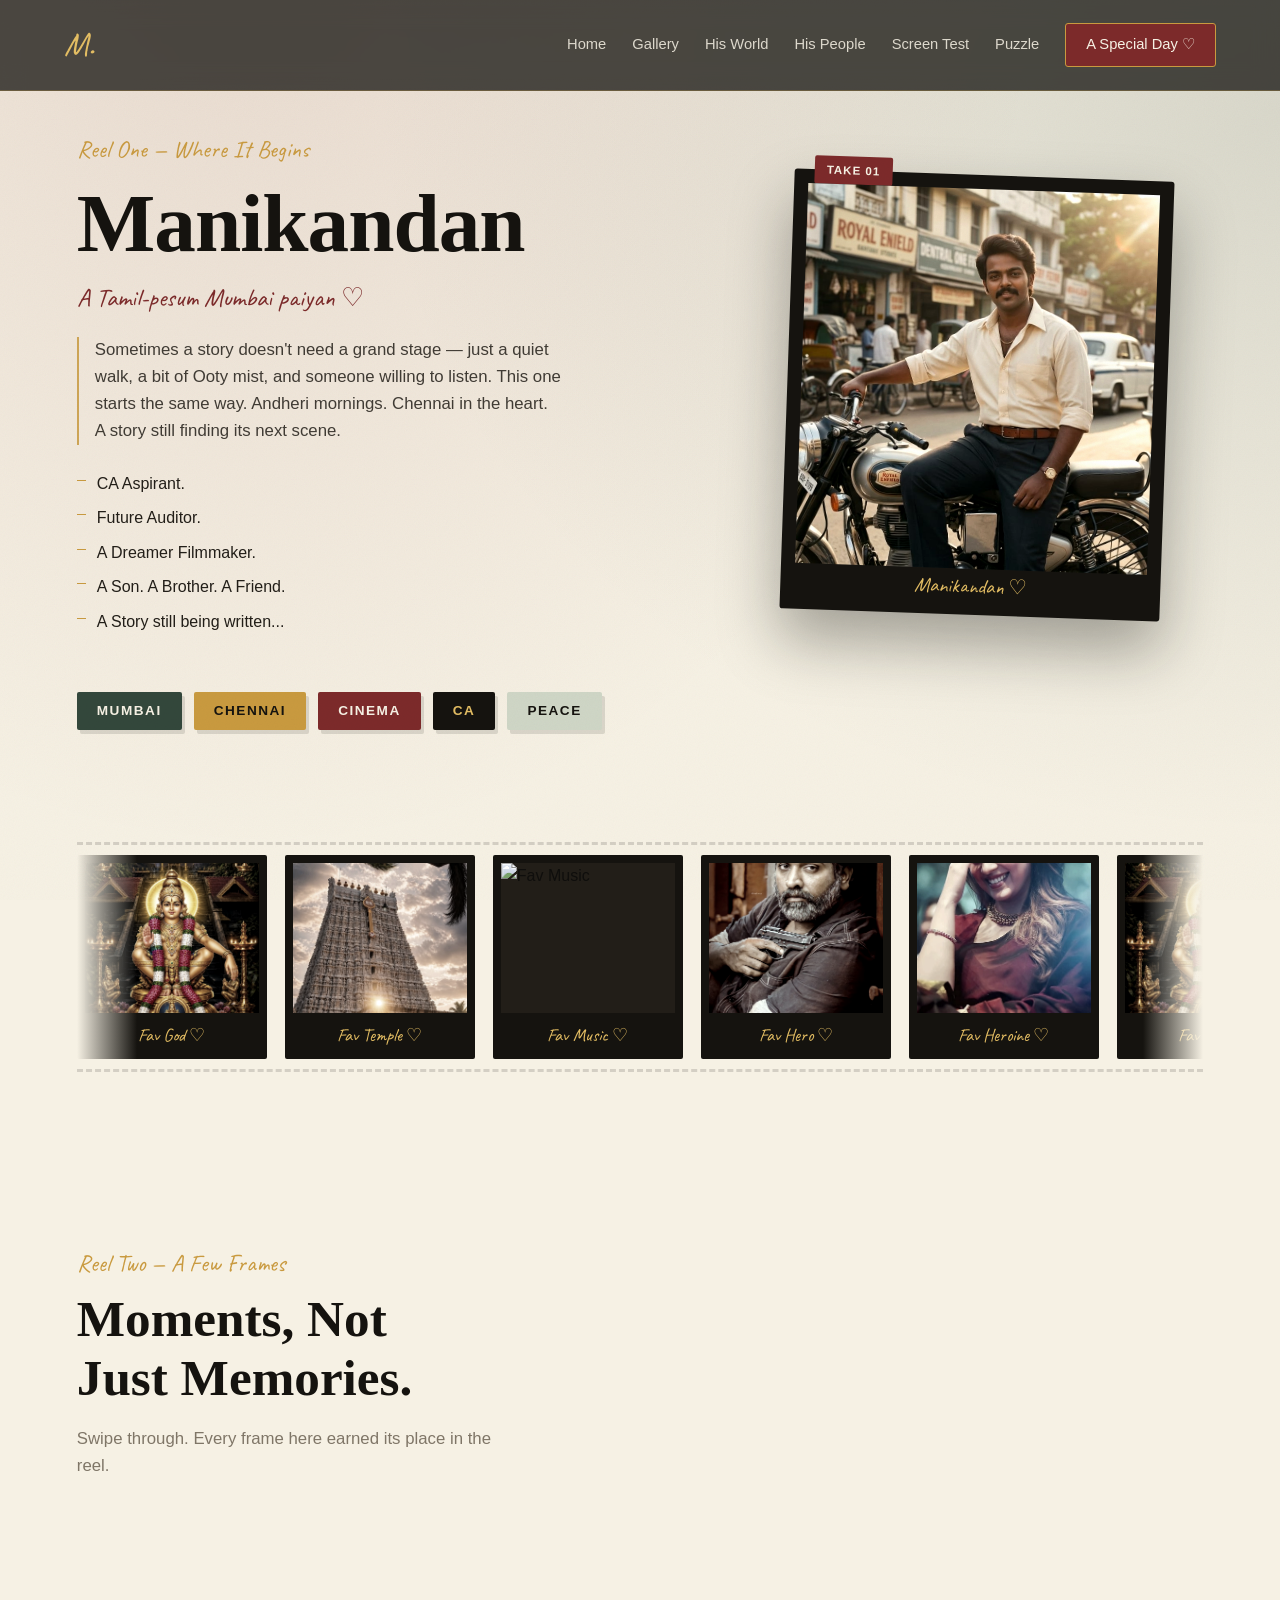
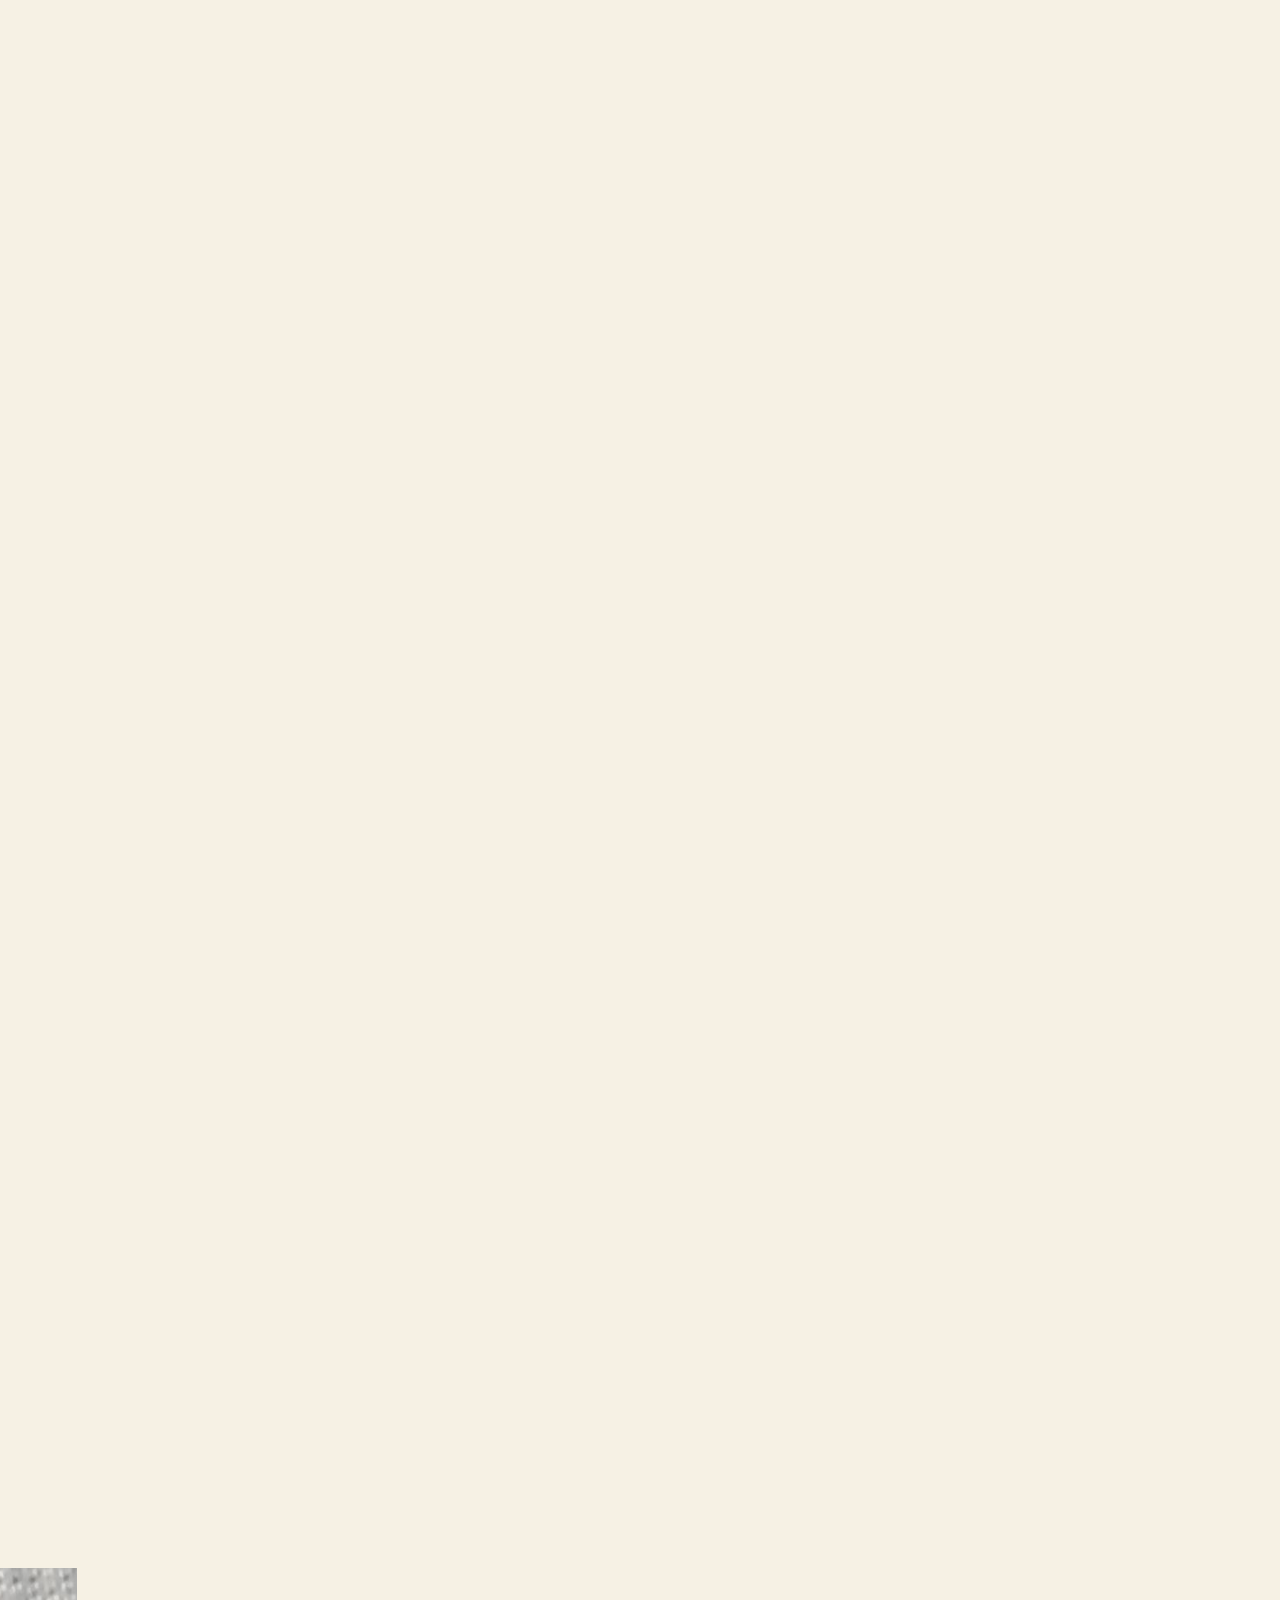
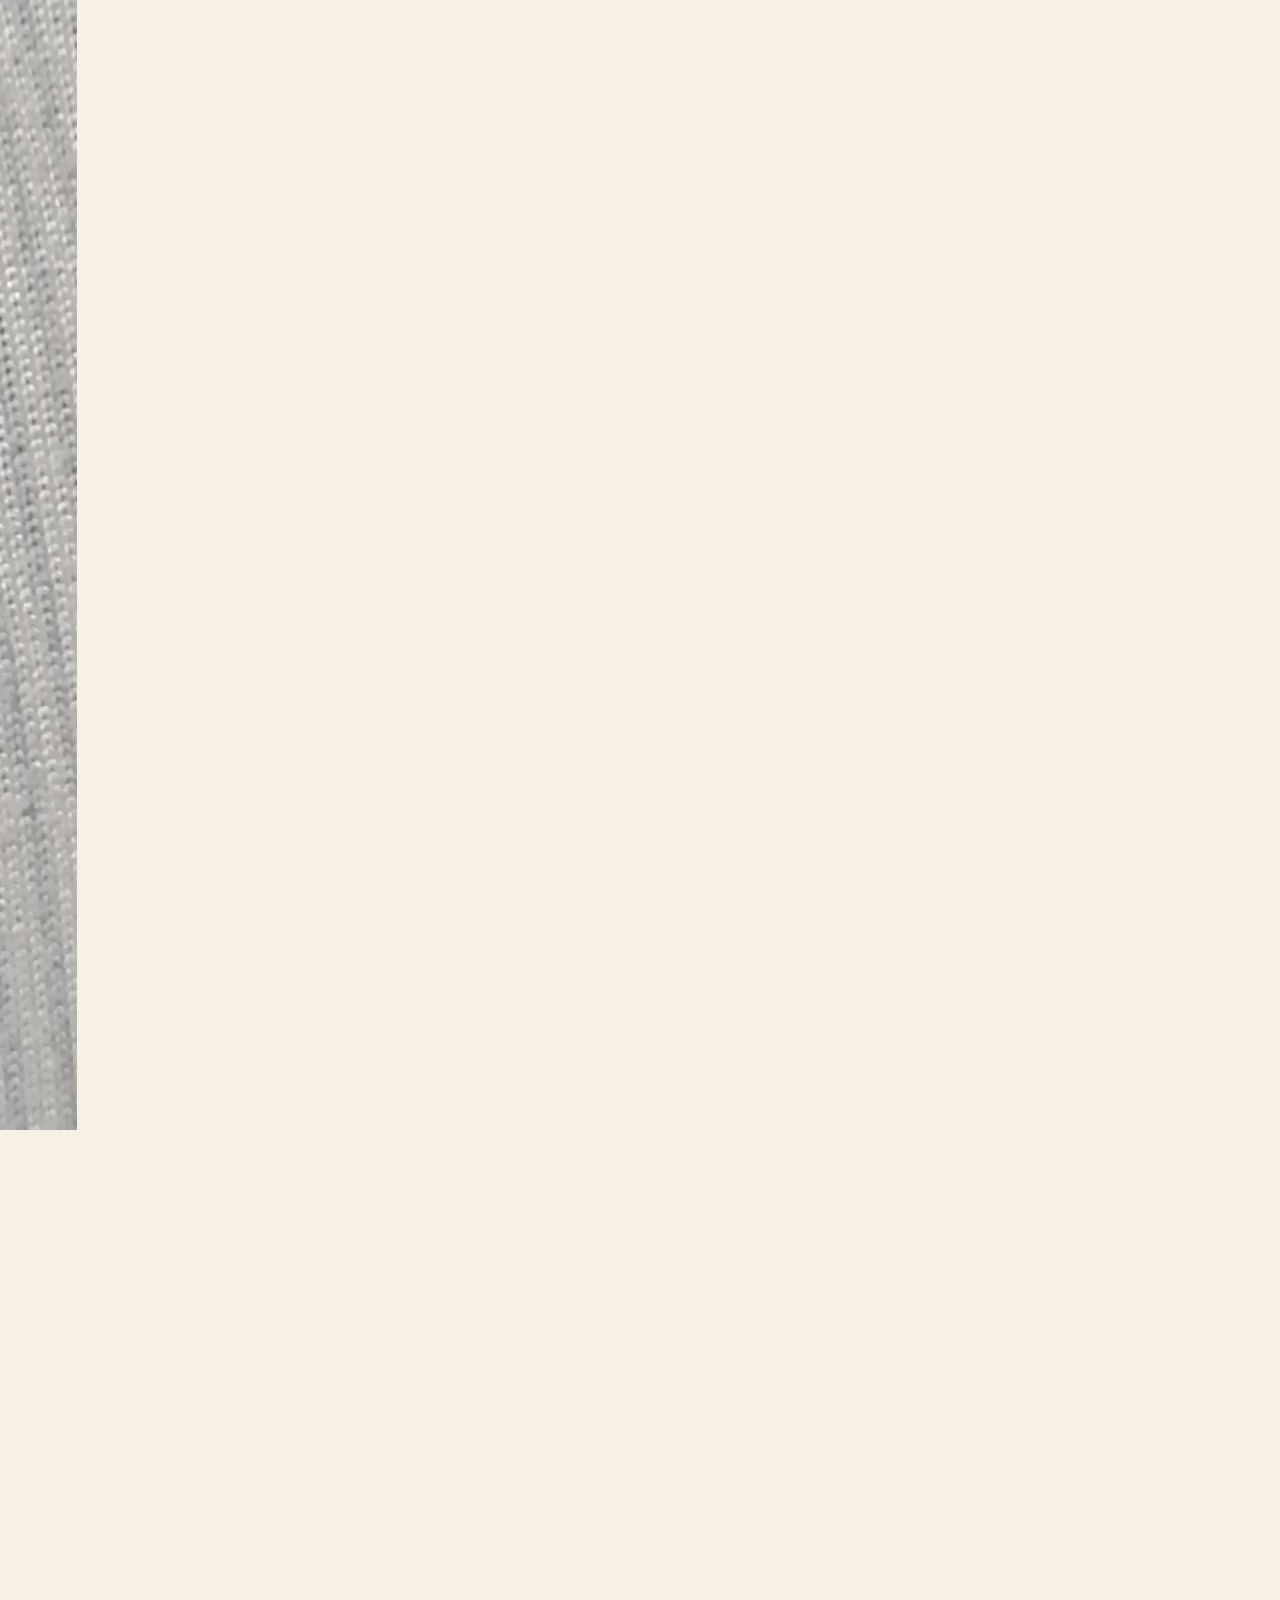
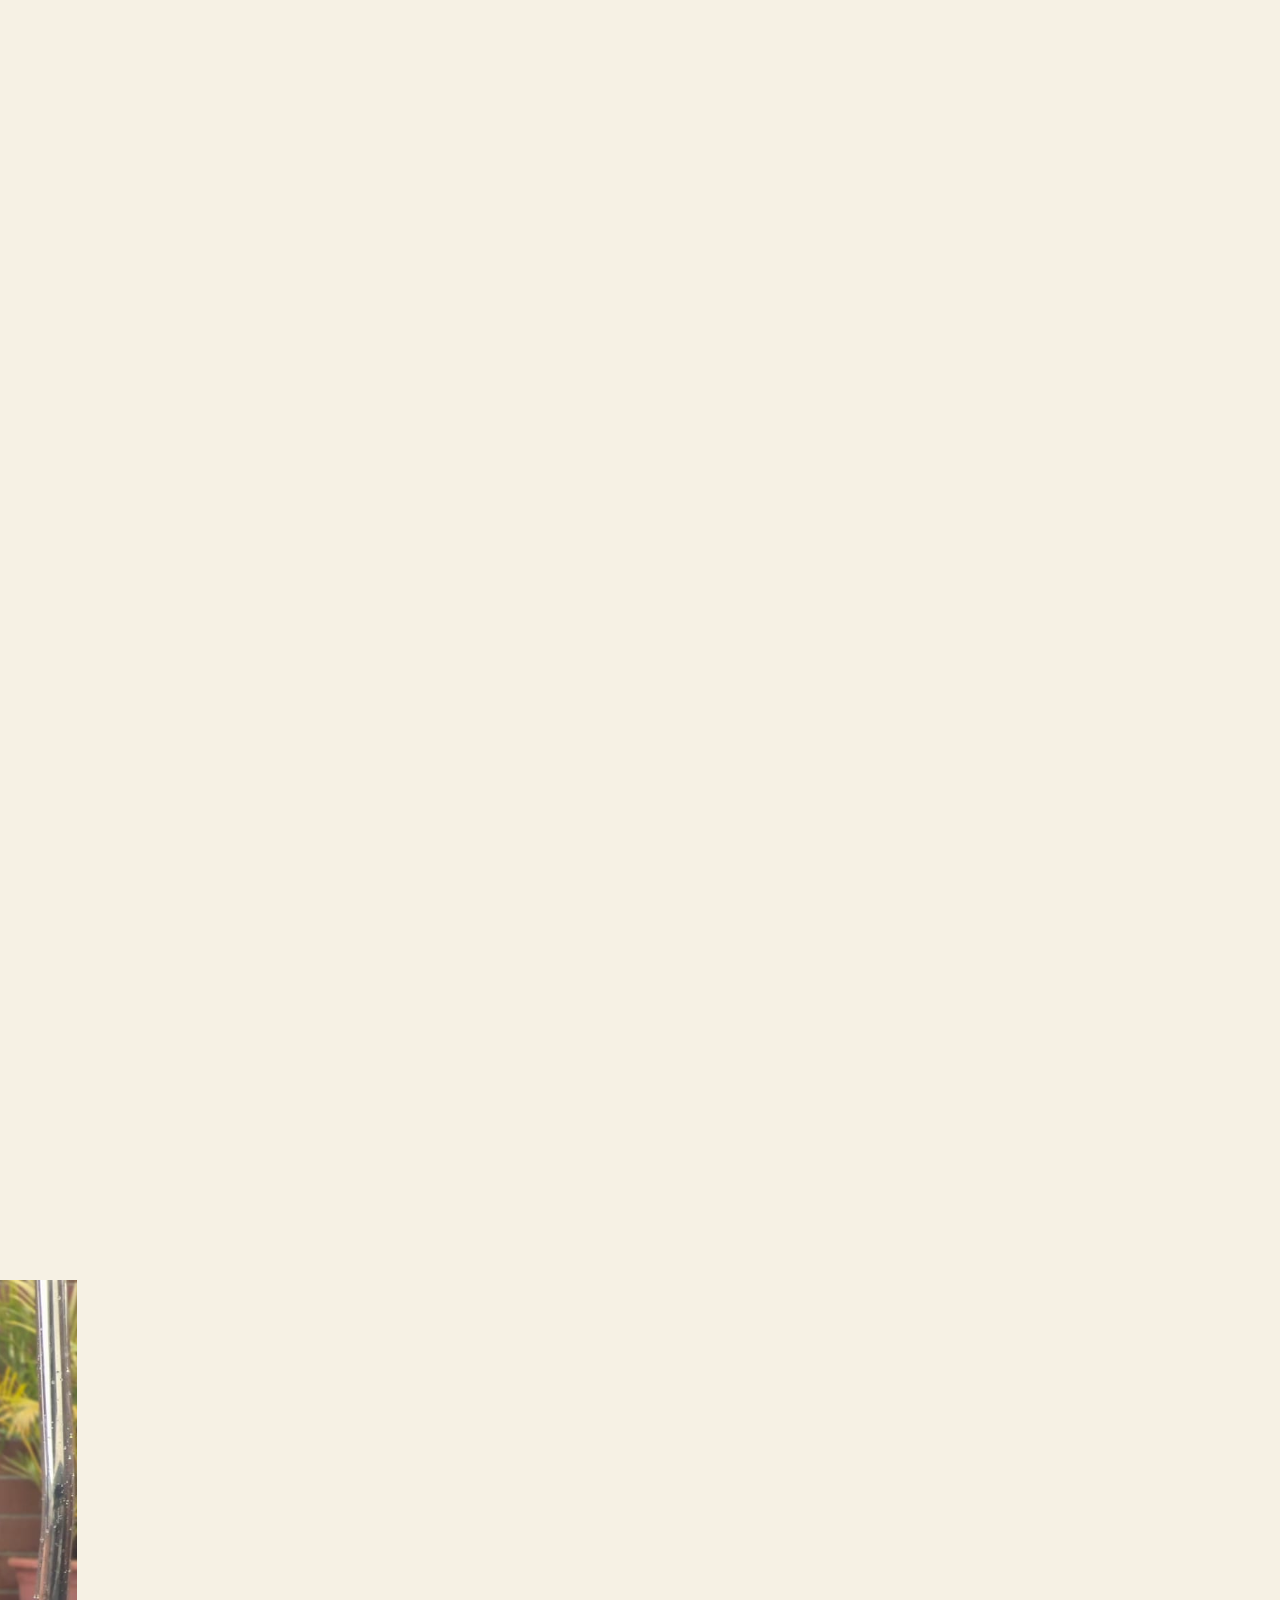
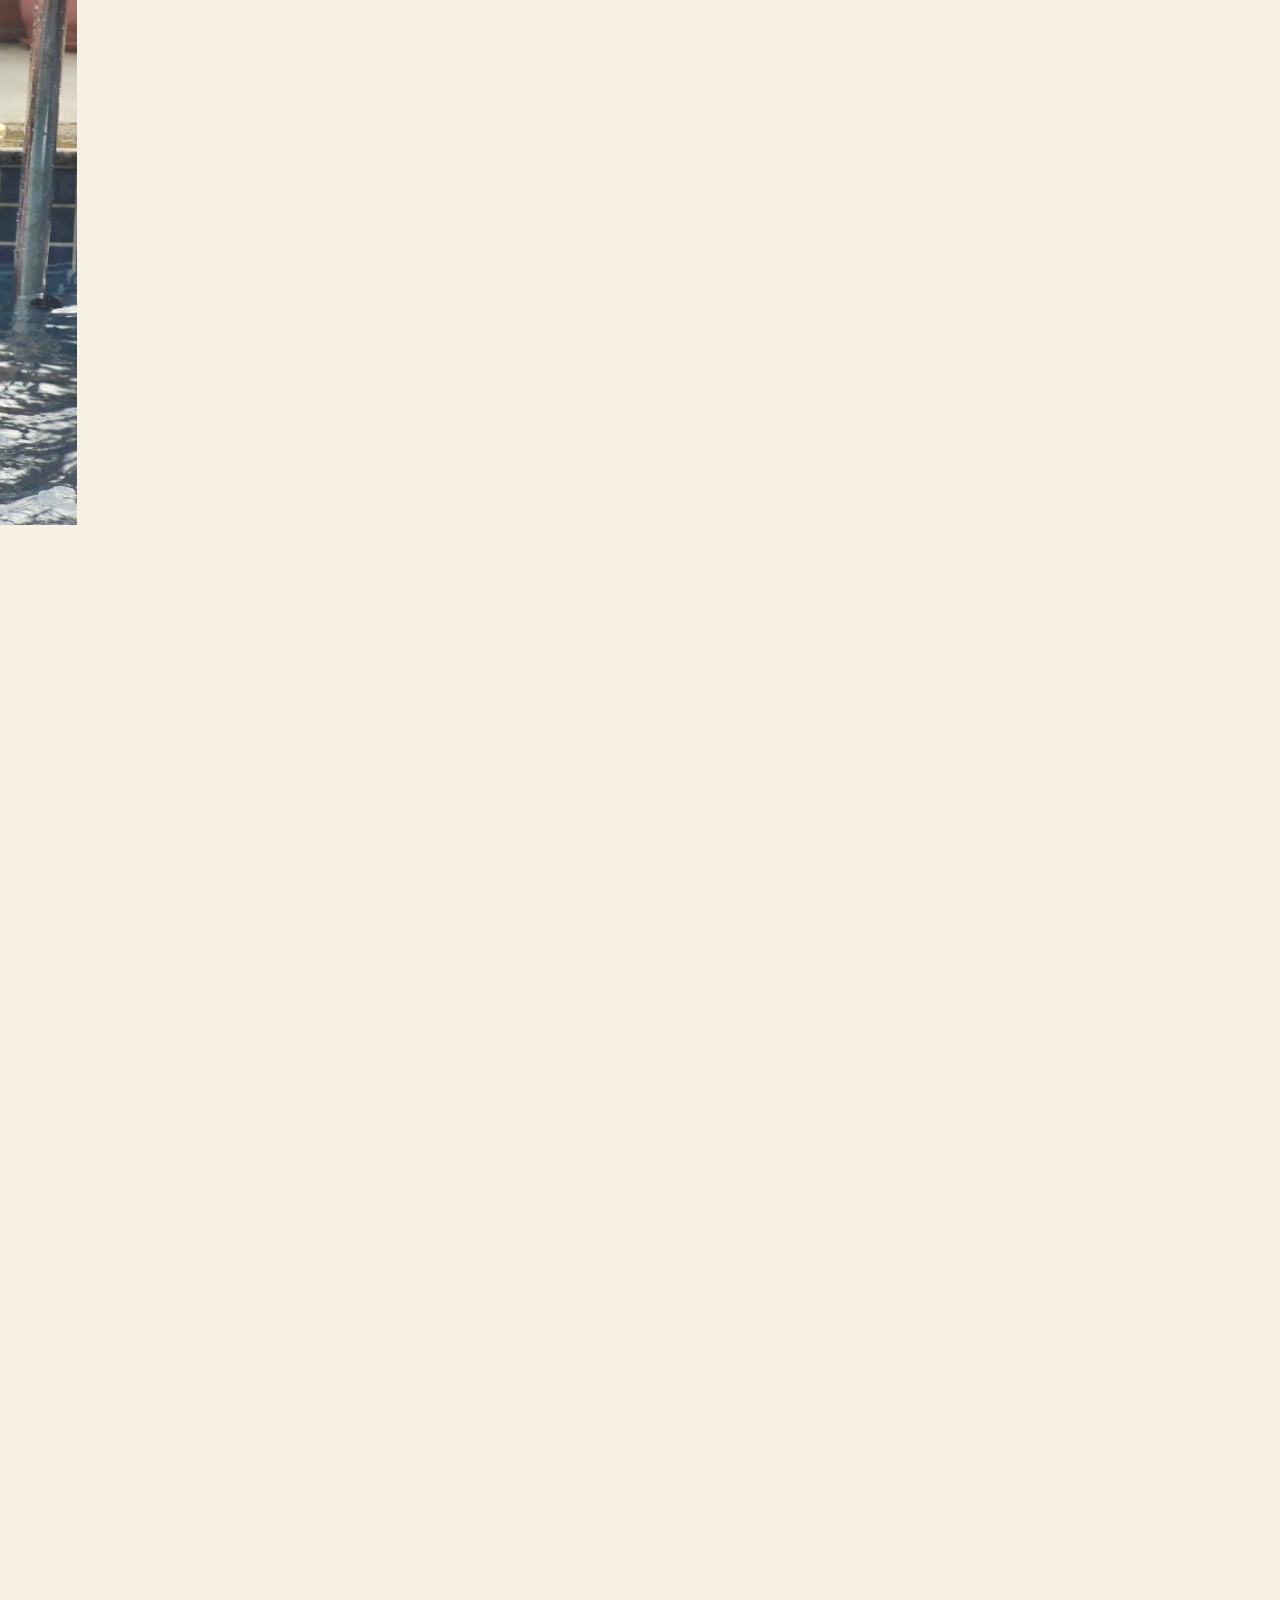
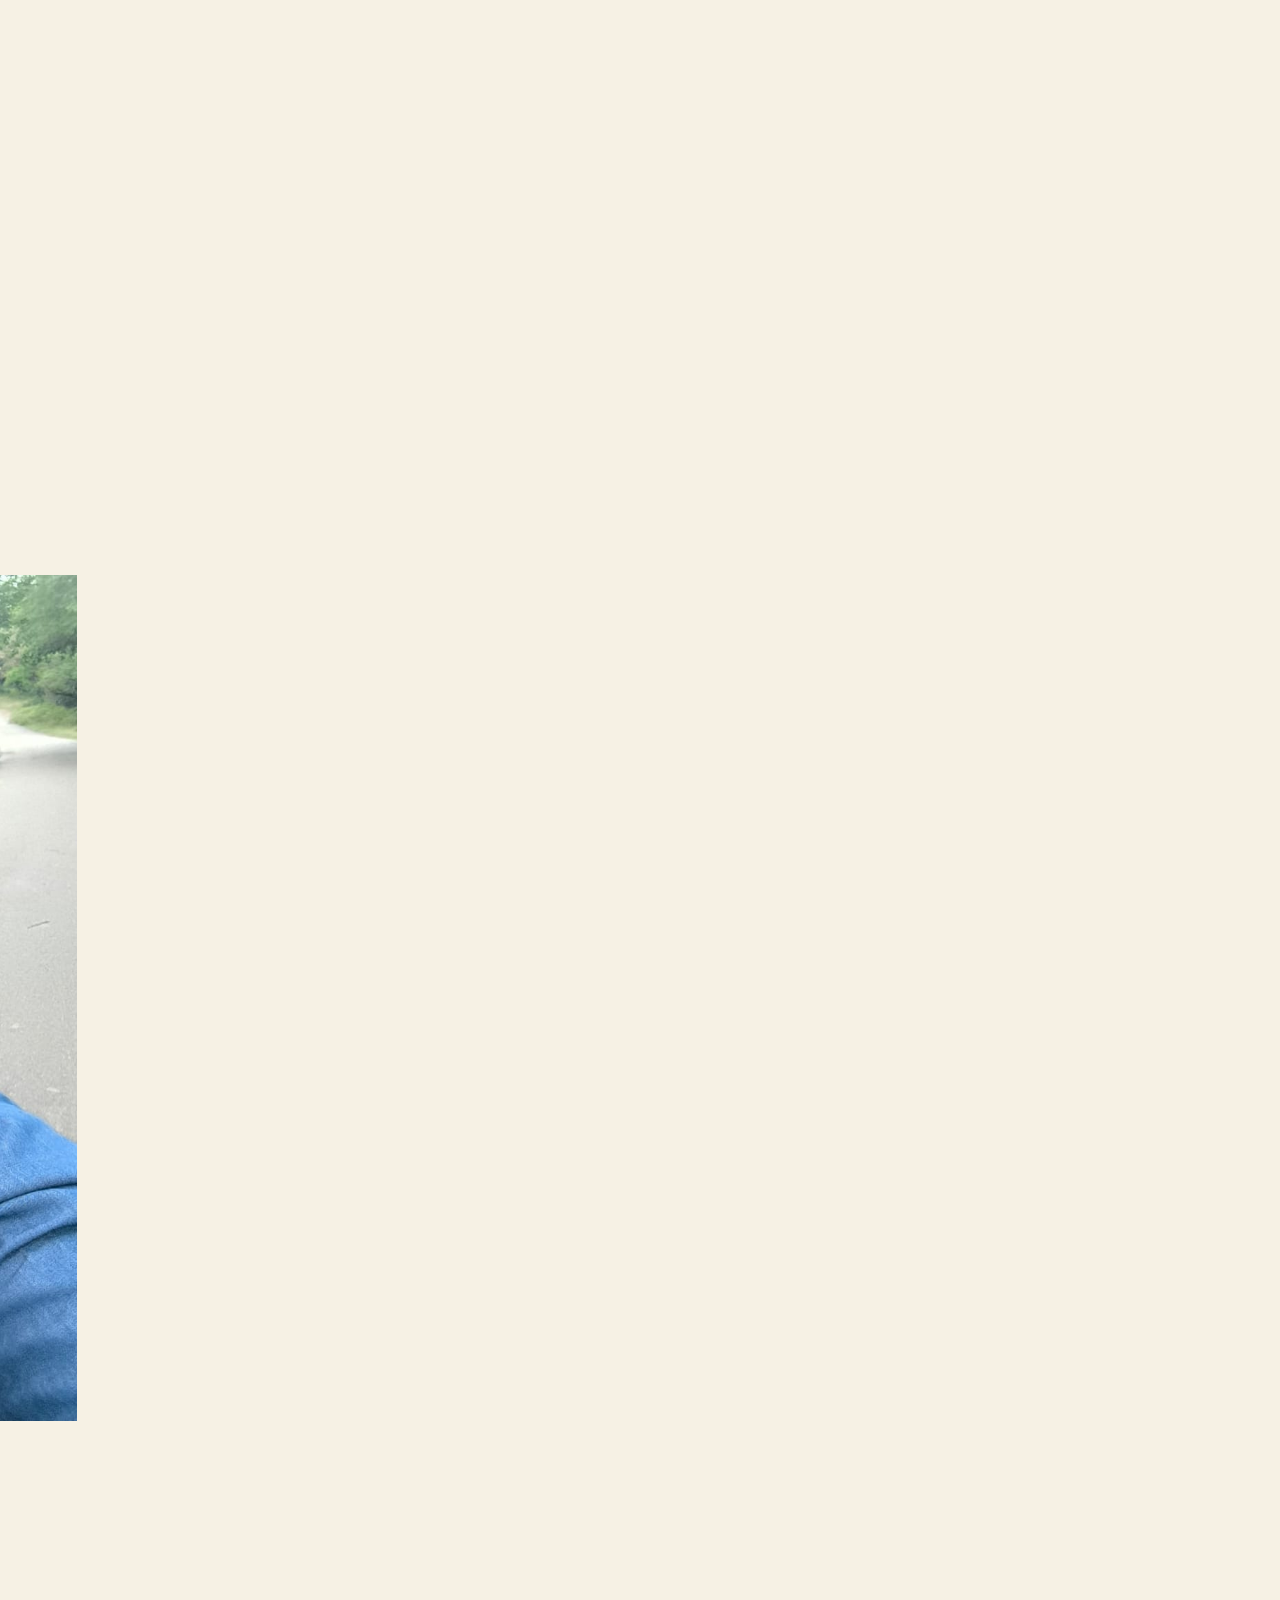
==== commit 8e487fa7: "Update index.html" ====
--- a/index.html
+++ b/index.html
@@ -229,15 +229,24 @@
             <div class="people-card">
                 <h2>Amma ❤️</h2>
                 <p class="caption-line">"The anchor to all his dreams."</p>
+                <!-- Added button to open Amma's picture -->
+                <button class="play-btn" onclick="openModal('amma_pic.jpeg', 'Amma ❤️')">▶ Click to view picture</button>
             </div>
 
             <div class="people-card">
                 <h2>Sashtika 👧</h2>
                 <p class="caption-line">Some bonds don't need an explanation.</p>
                 <p>One of the little pieces of his heart.</p>
-                <!-- Put audio.mp4 and puzzle_img (e.g. puzzle_img.jpg) in the SAME folder as this HTML file -->
+                <!-- Put audio.mp3 and puzzle_img.jpg in the SAME folder as this HTML file -->
                 <audio id="specialAudio" src="audio.mp3"></audio>
                 <button class="play-btn" onclick="playAudio()">▶ Play Her Voice / Ringtone</button>
+            </div>
+            
+            <!-- Added Third Card for his favorite song -->
+            <div class="people-card">
+                <h2>His fav song 🎵</h2>
+                <p class="caption-line">The track on repeat.</p>
+                <button class="play-btn" onclick="openModal('add_song.mp4', 'His Fav Song', 'video')">▶ Listen to song</button>
             </div>
         </div>
     </section>
